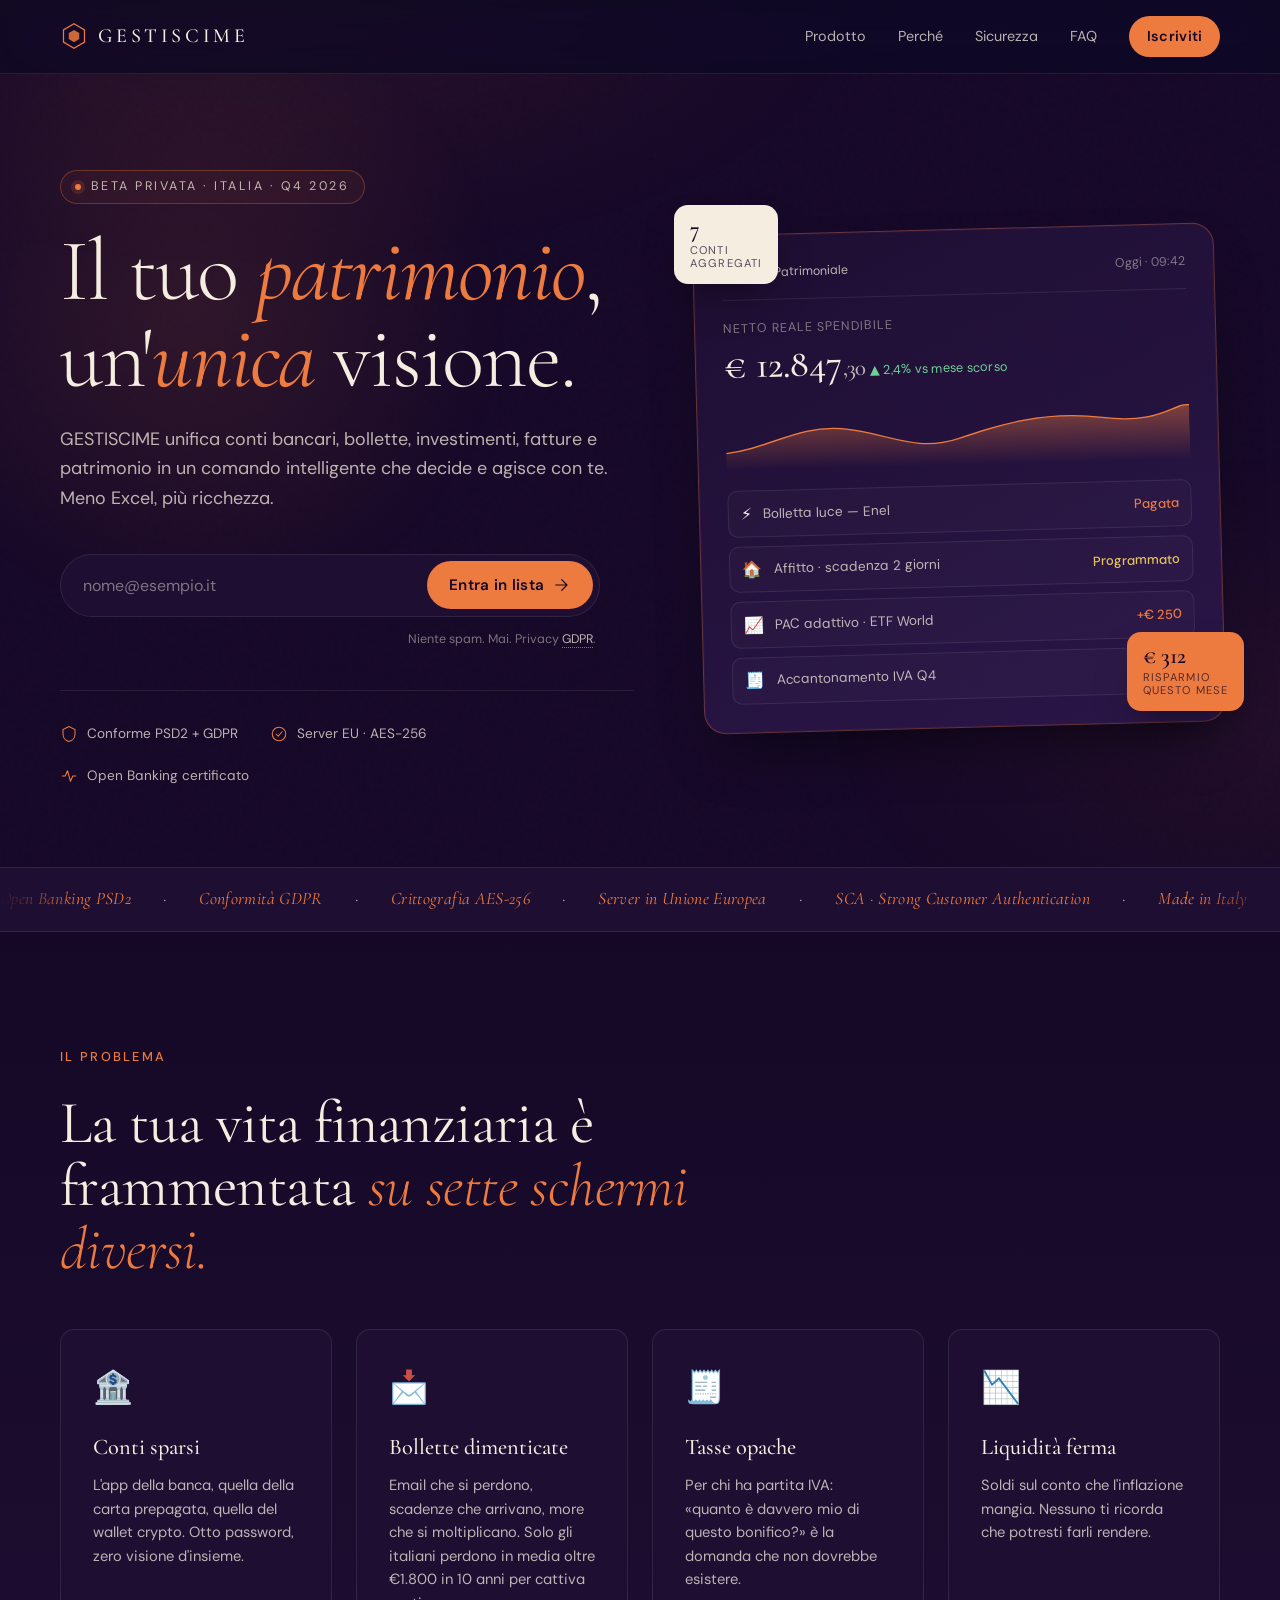
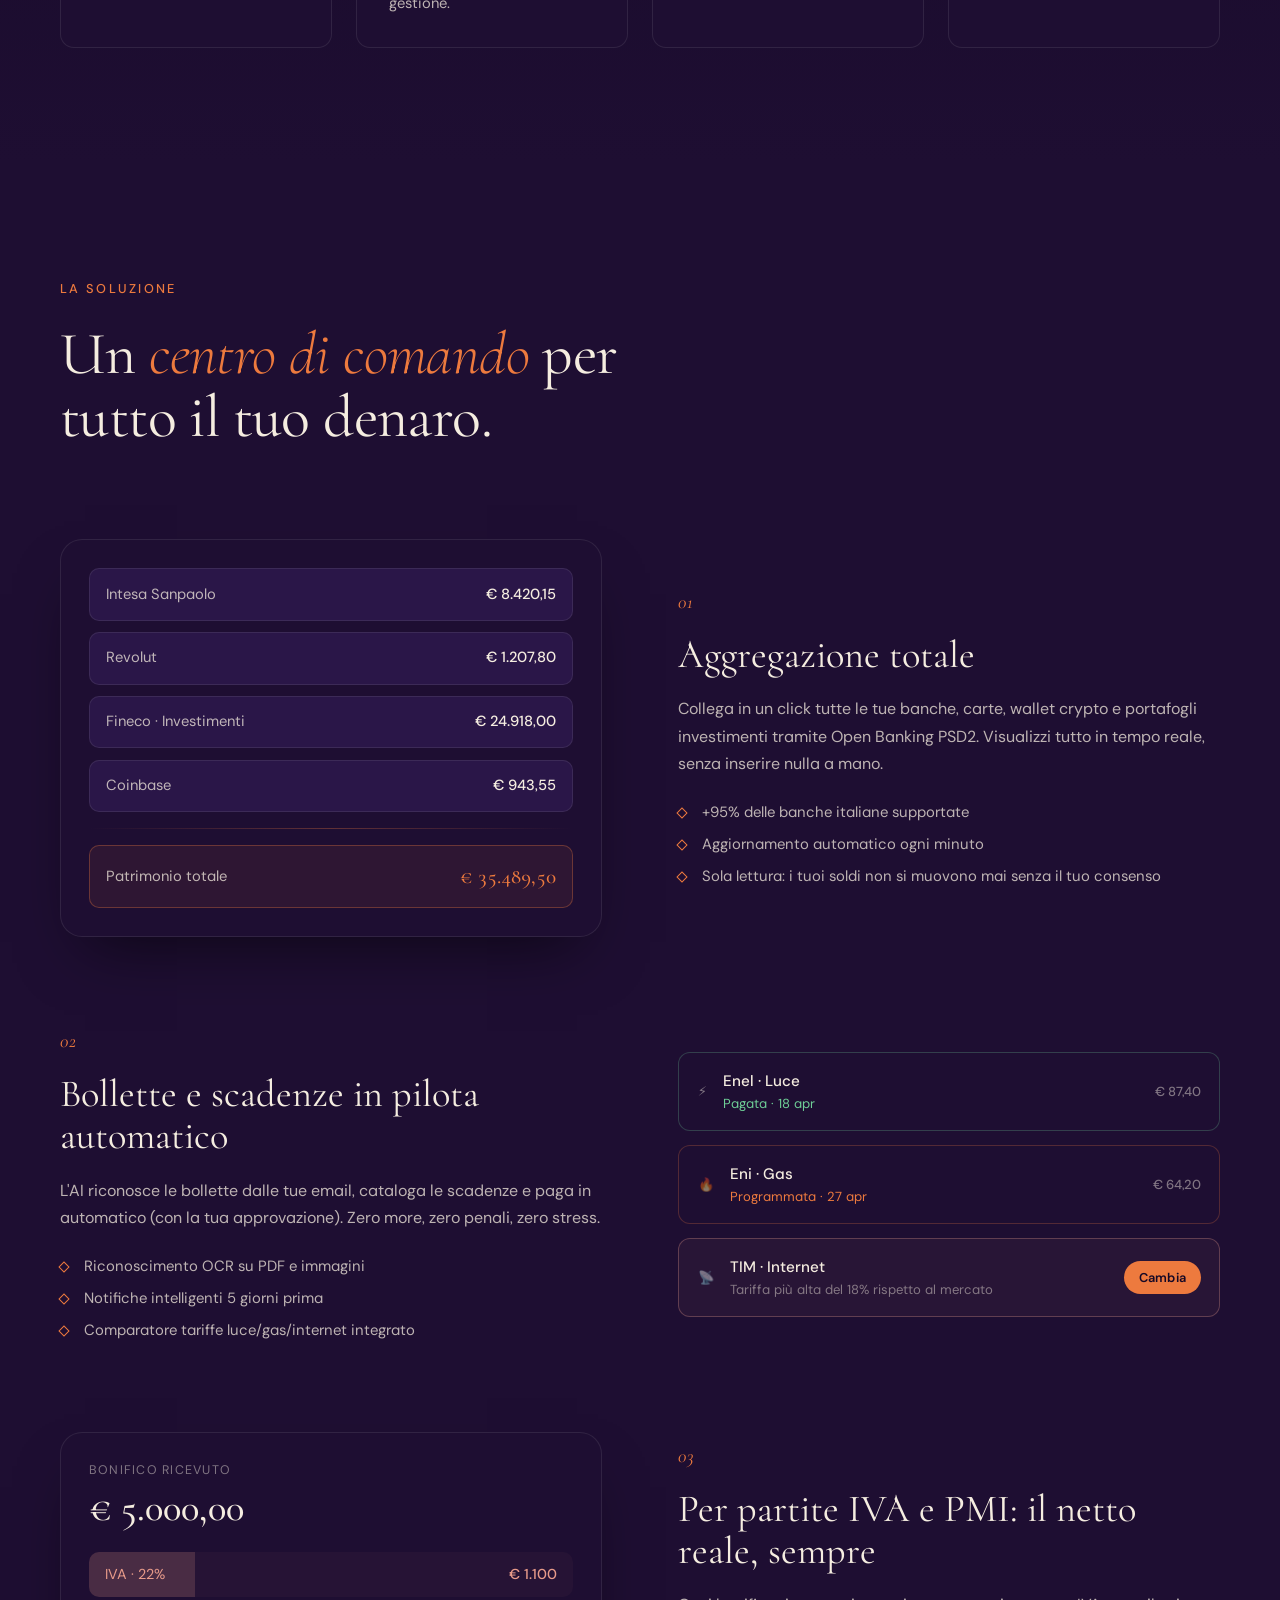
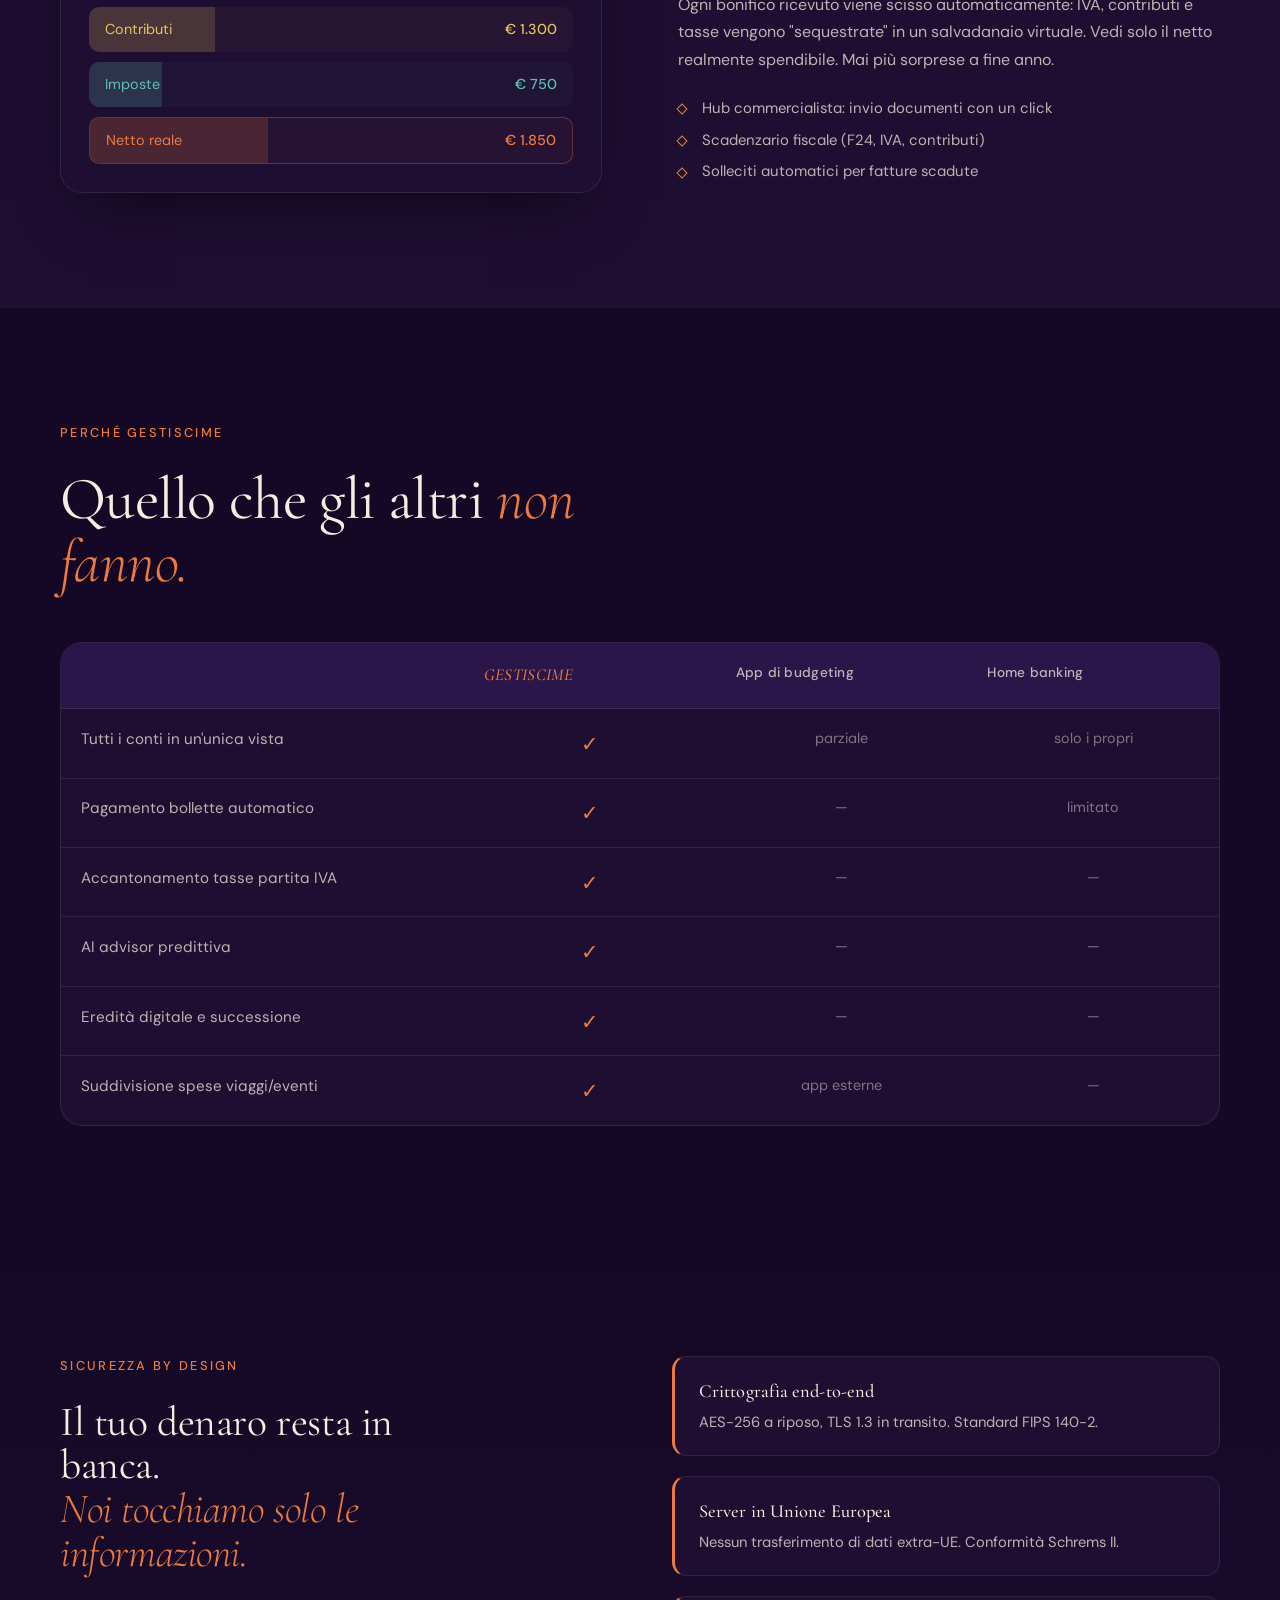
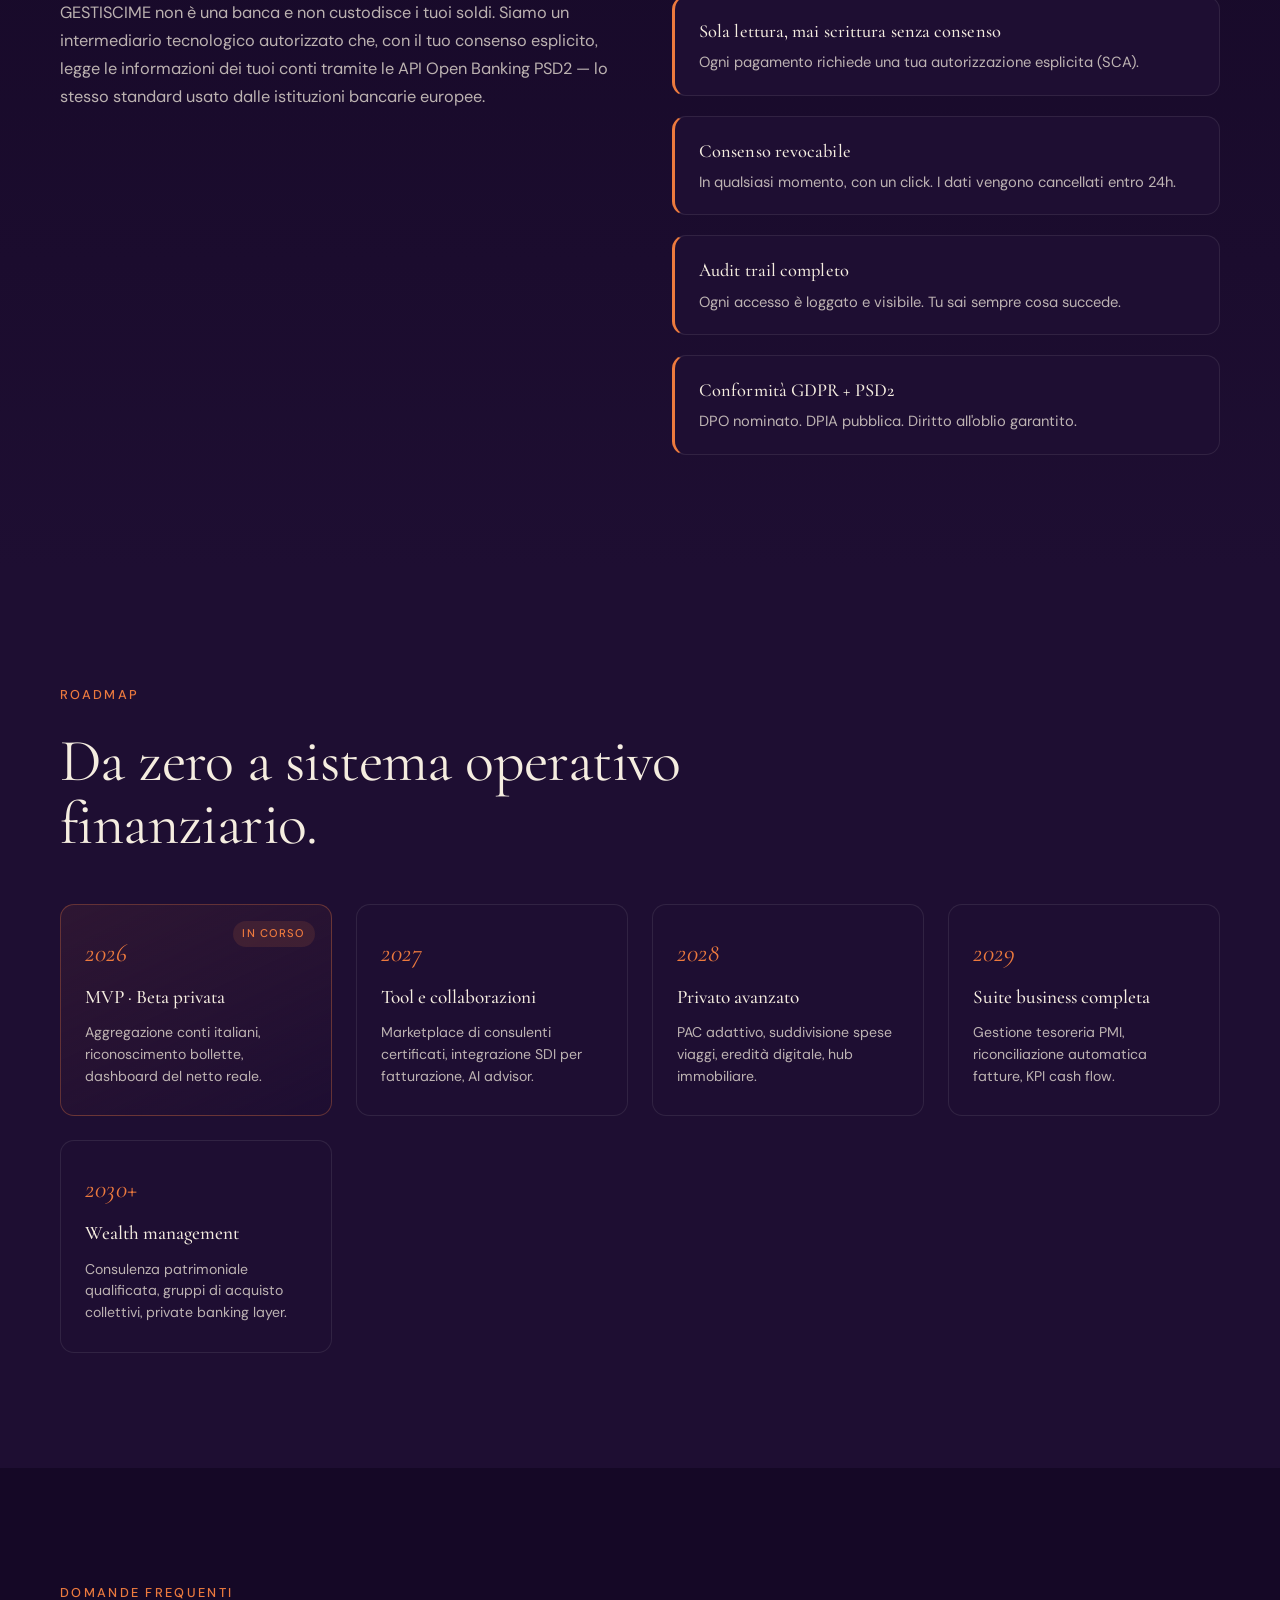
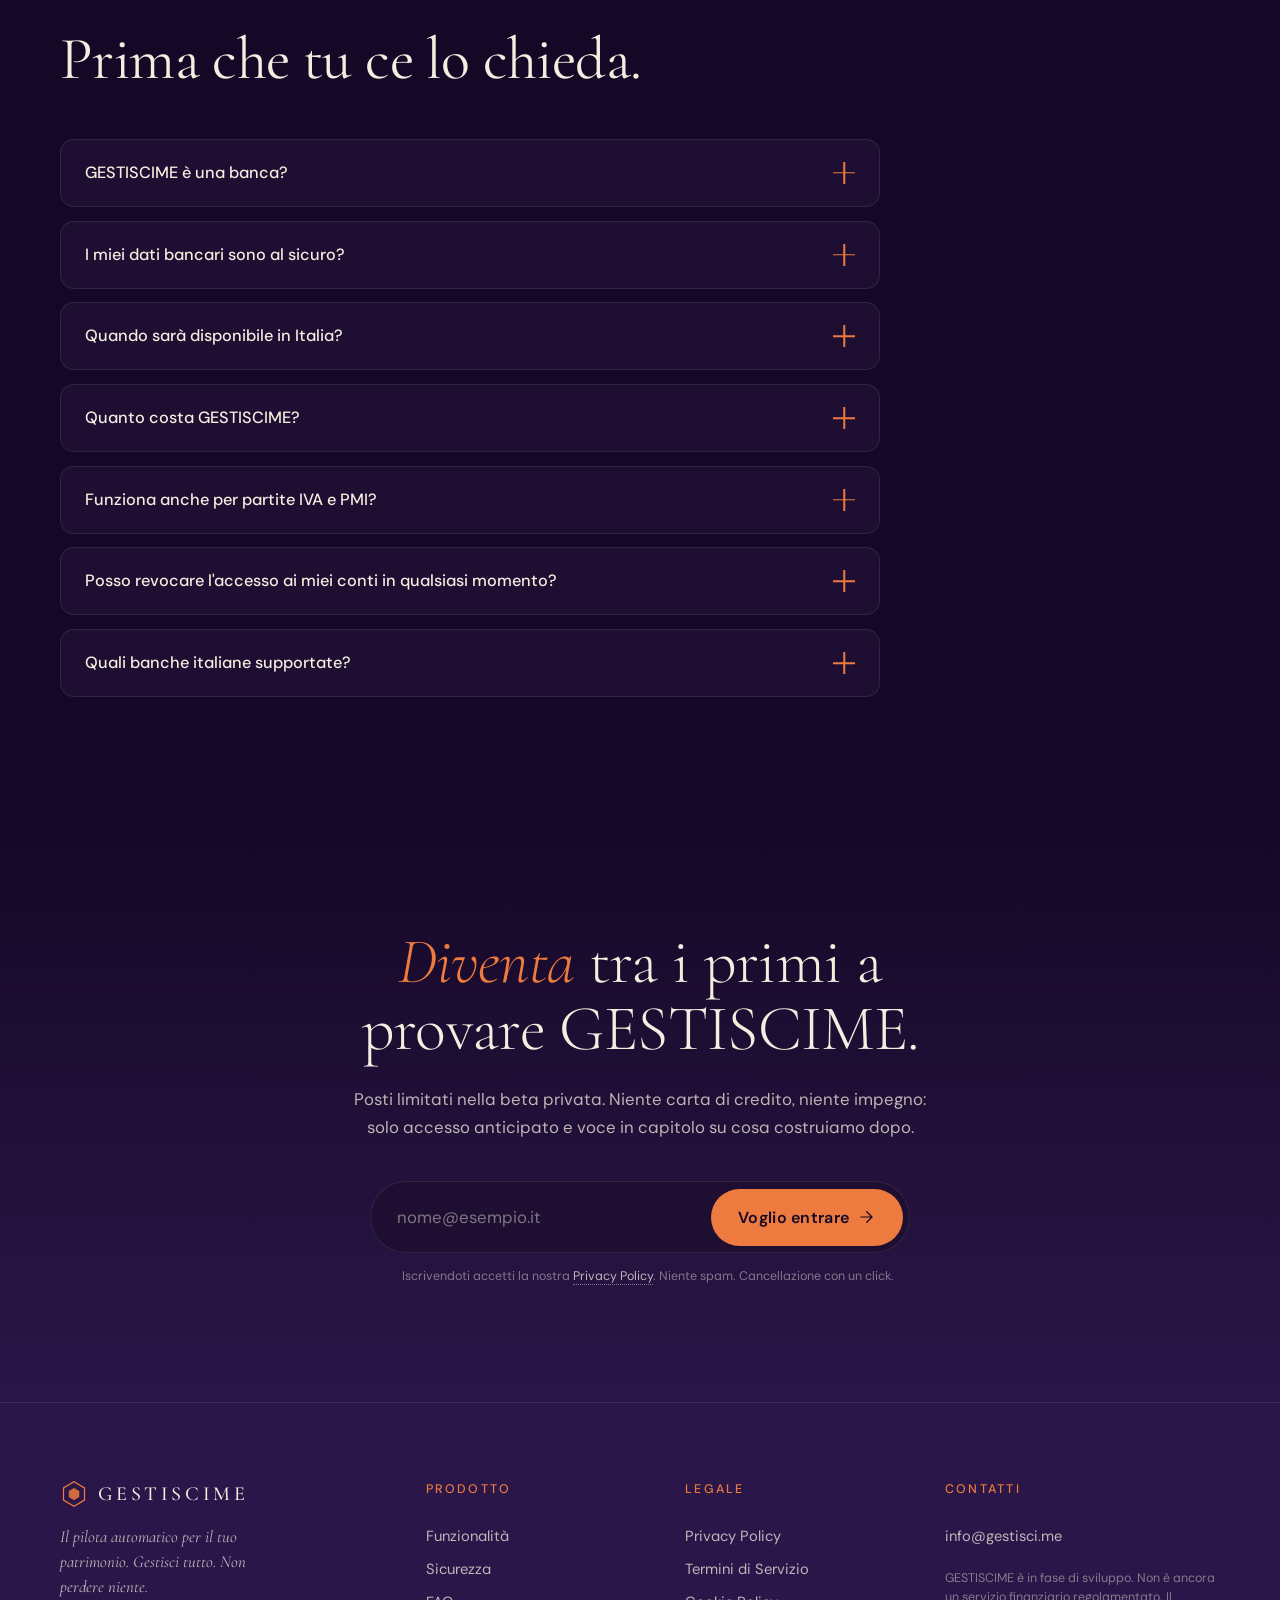
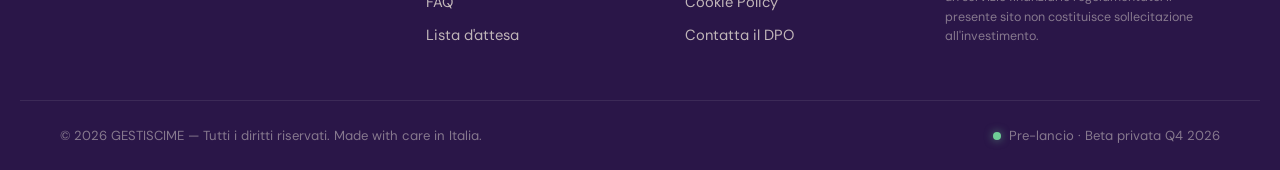
==== index.html @ 637af3f6 "feat: GESTISCIME prelaunch landing page - Landing page completa con form waitlist (Supabase) - SEO: " ====
<!DOCTYPE html>
<html lang="it" dir="ltr">
<head>
  <meta charset="UTF-8">
  <meta name="viewport" content="width=device-width, initial-scale=1.0, viewport-fit=cover">
  <meta http-equiv="X-UA-Compatible" content="IE=edge">

  <!-- Primary Meta Tags -->
  <title>GESTISCIME — Il pilota automatico per il tuo patrimonio | Iscriviti alla beta</title>
  <meta name="title" content="GESTISCIME — Il pilota automatico per il tuo patrimonio | Iscriviti alla beta">
  <meta name="description" content="GESTISCIME unifica conti, bollette, investimenti, fatture e patrimonio in un'unica app intelligente. Open Banking PSD2, AI predittiva, automazione totale. Iscriviti alla lista d'attesa per l'Italia.">
  <meta name="keywords" content="gestione patrimonio, app bancaria, automazione bollette, open banking italia, finanza personale, gestione spese aziendali, PSD2, fintech italia, controllo conti, investimenti automatici, freelance partita iva, gestione finanziaria PMI, dashboard finanziaria, AI finanza personale">
  <meta name="author" content="GESTISCIME">
  <meta name="robots" content="index, follow, max-snippet:-1, max-image-preview:large, max-video-preview:-1">
  <meta name="googlebot" content="index, follow">
  <meta name="bingbot" content="index, follow">
  <meta name="rating" content="general">
  <meta name="referrer" content="strict-origin-when-cross-origin">

  <!-- Geo / Locale -->
  <meta name="geo.region" content="IT">
  <meta name="geo.placename" content="Italia">
  <meta name="ICBM" content="41.9028, 12.4964">
  <meta name="language" content="Italian">
  <meta http-equiv="content-language" content="it-IT">

  <!-- Canonical & Hreflang -->
  <link rel="canonical" href="https://gestisci.me/">
  <link rel="alternate" hreflang="it" href="https://gestisci.me/">
  <link rel="alternate" hreflang="it-IT" href="https://gestisci.me/">
  <link rel="alternate" hreflang="x-default" href="https://gestisci.me/">

  <!-- Open Graph / Facebook -->
  <meta property="og:type" content="website">
  <meta property="og:site_name" content="GESTISCIME">
  <meta property="og:url" content="https://gestisci.me/">
  <meta property="og:title" content="GESTISCIME — Il pilota automatico per il tuo patrimonio">
  <meta property="og:description" content="Conti, bollette, investimenti e fatture in un'unica app. Open Banking PSD2 + AI. Iscriviti alla beta in Italia.">
  <meta property="og:image" content="https://gestisci.me/assets/images/og-image.png">
  <meta property="og:image:width" content="1200">
  <meta property="og:image:height" content="630">
  <meta property="og:image:alt" content="GESTISCIME — dashboard di gestione patrimoniale unificata">
  <meta property="og:locale" content="it_IT">

  <!-- Twitter Card -->
  <meta name="twitter:card" content="summary_large_image">
  <meta name="twitter:url" content="https://gestisci.me/">
  <meta name="twitter:title" content="GESTISCIME — Il pilota automatico per il tuo patrimonio">
  <meta name="twitter:description" content="Conti, bollette, investimenti e fatture in un'unica app. Open Banking PSD2 + AI. Iscriviti alla beta.">
  <meta name="twitter:image" content="https://gestisci.me/assets/images/og-image.png">
  <meta name="twitter:image:alt" content="GESTISCIME — dashboard di gestione patrimoniale unificata">

  <!-- Favicon -->
  <link rel="icon" type="image/svg+xml" href="/assets/images/favicon.svg">
  <link rel="alternate icon" href="/favicon.ico">
  <link rel="apple-touch-icon" href="/assets/images/apple-touch-icon.png">
  <link rel="manifest" href="/manifest.json">
  <meta name="theme-color" content="#150826">
  <meta name="apple-mobile-web-app-capable" content="yes">
  <meta name="apple-mobile-web-app-status-bar-style" content="black-translucent">
  <meta name="apple-mobile-web-app-title" content="GESTISCIME">

  <!-- Preconnect for performance -->
  <link rel="preconnect" href="https://fonts.googleapis.com">
  <link rel="preconnect" href="https://fonts.gstatic.com" crossorigin>
  <link rel="dns-prefetch" href="https://fonts.googleapis.com">

  <!-- Fonts: Cormorant Garamond (display) + DM Sans (body) -->
  <link rel="preload" as="style" href="https://fonts.googleapis.com/css2?family=Cormorant+Garamond:ital,wght@0,300;0,400;0,500;0,600;0,700;1,400&family=DM+Sans:opsz,wght@9..40,300;9..40,400;9..40,500;9..40,600;9..40,700&display=swap">
  <link rel="stylesheet" href="https://fonts.googleapis.com/css2?family=Cormorant+Garamond:ital,wght@0,300;0,400;0,500;0,600;0,700;1,400&family=DM+Sans:opsz,wght@9..40,300;9..40,400;9..40,500;9..40,600;9..40,700&display=swap">

  <!-- Stylesheet -->
  <link rel="stylesheet" href="/assets/css/style.css">

  <!-- Schema.org JSON-LD: Organization -->
  <script type="application/ld+json">
  {
    "@context": "https://schema.org",
    "@type": "Organization",
    "@id": "https://gestisci.me/#organization",
    "name": "GESTISCIME",
    "alternateName": "Gestiscime",
    "url": "https://gestisci.me/",
    "logo": {
      "@type": "ImageObject",
      "url": "https://gestisci.me/assets/images/logo.png",
      "width": 512,
      "height": 512
    },
    "description": "Piattaforma fintech italiana per la gestione unificata e automatizzata del patrimonio personale e aziendale.",
    "foundingDate": "2026",
    "areaServed": {
      "@type": "Country",
      "name": "Italia"
    },
    "address": {
      "@type": "PostalAddress",
      "addressCountry": "IT"
    },
    "sameAs": [
      "https://www.linkedin.com/company/gestiscime",
      "https://twitter.com/gestiscime",
      "https://www.instagram.com/gestiscime"
    ],
    "contactPoint": {
      "@type": "ContactPoint",
      "contactType": "customer support",
      "email": "info@gestisci.me",
      "availableLanguage": ["Italian", "English"]
    }
  }
  </script>

  <!-- Schema.org JSON-LD: WebSite -->
  <script type="application/ld+json">
  {
    "@context": "https://schema.org",
    "@type": "WebSite",
    "@id": "https://gestisci.me/#website",
    "url": "https://gestisci.me/",
    "name": "GESTISCIME",
    "description": "Il pilota automatico per il tuo patrimonio",
    "publisher": {
      "@id": "https://gestisci.me/#organization"
    },
    "inLanguage": "it-IT"
  }
  </script>

  <!-- Schema.org JSON-LD: SoftwareApplication -->
  <script type="application/ld+json">
  {
    "@context": "https://schema.org",
    "@type": "SoftwareApplication",
    "name": "GESTISCIME",
    "applicationCategory": "FinanceApplication",
    "operatingSystem": "iOS, Android, Web",
    "description": "App per la gestione unificata di conti bancari, bollette, investimenti, fatture e patrimonio. Open Banking PSD2, automazione AI, conformità GDPR.",
    "inLanguage": "it-IT",
    "offers": {
      "@type": "Offer",
      "price": "0",
      "priceCurrency": "EUR",
      "availability": "https://schema.org/PreOrder"
    },
    "featureList": [
      "Aggregazione conti bancari (Open Banking PSD2)",
      "Riconoscimento automatico bollette",
      "Pagamento automatico scadenze",
      "Categorizzazione spese AI",
      "Gestione investimenti multi-asset",
      "Accantonamento virtuale tasse per partite IVA",
      "Hub commercialista",
      "Eredità digitale e successione patrimoniale"
    ]
  }
  </script>

  <!-- Schema.org JSON-LD: FAQPage (boost AI Overviews / GEO) -->
  <script type="application/ld+json">
  {
    "@context": "https://schema.org",
    "@type": "FAQPage",
    "mainEntity": [
      {
        "@type": "Question",
        "name": "GESTISCIME è una banca?",
        "acceptedAnswer": {
          "@type": "Answer",
          "text": "No. GESTISCIME non è una banca: è un intermediario tecnologico autorizzato che si collega in lettura ai tuoi conti bancari tramite le API Open Banking previste dalla normativa europea PSD2. I tuoi soldi restano sempre nella tua banca."
        }
      },
      {
        "@type": "Question",
        "name": "I miei dati bancari sono al sicuro?",
        "acceptedAnswer": {
          "@type": "Answer",
          "text": "Sì. GESTISCIME è progettato secondo gli standard PSD2 e GDPR: crittografia AES-256, autenticazione forte (SCA), server in Unione Europea, consenso revocabile in qualsiasi momento. Non conserviamo le tue credenziali bancarie."
        }
      },
      {
        "@type": "Question",
        "name": "Quando sarà disponibile in Italia?",
        "acceptedAnswer": {
          "@type": "Answer",
          "text": "Il lancio dell'MVP è previsto nel 2026. Iscrivendoti alla lista d'attesa avrai accesso anticipato alla beta privata e potrai contribuire allo sviluppo del prodotto."
        }
      },
      {
        "@type": "Question",
        "name": "Quanto costa GESTISCIME?",
        "acceptedAnswer": {
          "@type": "Answer",
          "text": "Il livello base con aggregazione conti e budgeting sarà gratuito. Le funzionalità avanzate (automazione pagamenti, hub commercialista, AI advisor) saranno disponibili tramite abbonamento mensile. I prezzi finali verranno comunicati prima del lancio."
        }
      },
      {
        "@type": "Question",
        "name": "Funziona anche per partite IVA e PMI?",
        "acceptedAnswer": {
          "@type": "Answer",
          "text": "Sì. GESTISCIME è pensato sia per privati sia per professionisti e PMI. Per le partite IVA include accantonamento virtuale di IVA e contributi, gestione fatture elettroniche tramite SDI, scadenzario fiscale e hub di scambio documenti con il commercialista."
        }
      }
    ]
  }
  </script>

  <!-- Schema.org JSON-LD: BreadcrumbList -->
  <script type="application/ld+json">
  {
    "@context": "https://schema.org",
    "@type": "BreadcrumbList",
    "itemListElement": [
      {
        "@type": "ListItem",
        "position": 1,
        "name": "Home",
        "item": "https://gestisci.me/"
      }
    ]
  }
  </script>
</head>

<body>
  <a href="#main" class="skip-link">Vai al contenuto principale</a>

  <!-- Decorative grain overlay -->
  <div class="grain" aria-hidden="true"></div>

  <!-- Top navigation -->
  <header class="site-header" role="banner">
    <div class="container nav-row">
      <a href="/" class="brand" aria-label="GESTISCIME — torna alla home">
        <svg class="brand-mark" viewBox="0 0 32 32" aria-hidden="true">
          <path d="M16 2 L28 9 L28 23 L16 30 L4 23 L4 9 Z" fill="none" stroke="currentColor" stroke-width="1.4"/>
          <path d="M16 9 L22 12.5 L22 19.5 L16 23 L10 19.5 L10 12.5 Z" fill="currentColor" opacity="0.85"/>
        </svg>
        <span class="brand-name">GESTISCIME</span>
      </a>
      <nav class="nav-links" aria-label="Navigazione principale">
        <a href="#prodotto">Prodotto</a>
        <a href="#perche">Perché</a>
        <a href="#sicurezza">Sicurezza</a>
        <a href="#faq">FAQ</a>
        <a href="#waitlist" class="nav-cta">Iscriviti</a>
      </nav>
    </div>
  </header>

  <main id="main">
    <!-- HERO -->
    <section class="hero" aria-labelledby="hero-title">
      <div class="container hero-grid">
        <div class="hero-copy">
          <p class="eyebrow reveal" data-delay="0">
            <span class="eyebrow-dot"></span>
            Beta privata · Italia · Q4 2026
          </p>
          <h1 id="hero-title" class="hero-title reveal" data-delay="80">
            Il tuo <em>patrimonio</em>,<br>
            un'<em>unica</em> visione.
          </h1>
          <p class="hero-sub reveal" data-delay="160">
            GESTISCIME unifica conti bancari, bollette, investimenti, fatture e patrimonio
            in un comando intelligente che decide e agisce con te.
            Meno Excel, più ricchezza.
          </p>

          <form id="waitlist-form" class="waitlist-form reveal" data-delay="240" novalidate>
            <div class="form-row">
              <label for="email-hero" class="visually-hidden">La tua email</label>
              <input
                type="email"
                id="email-hero"
                name="email"
                placeholder="nome@esempio.it"
                autocomplete="email"
                inputmode="email"
                required
                aria-required="true"
                aria-describedby="form-status-hero"
              >
              <button type="submit" class="btn btn-primary">
                <span class="btn-label">Entra in lista</span>
                <svg class="btn-arrow" viewBox="0 0 24 24" aria-hidden="true">
                  <path d="M5 12h14M13 5l7 7-7 7" fill="none" stroke="currentColor" stroke-width="1.6" stroke-linecap="round" stroke-linejoin="round"/>
                </svg>
              </button>
            </div>
            <p class="form-meta">
              <span class="form-status" id="form-status-hero" role="status" aria-live="polite"></span>
              <span class="form-fineprint">
                Niente spam. Mai. Privacy <a href="/privacy.html">GDPR</a>.
              </span>
            </p>
            <!-- Anti-bot honeypot (hidden from humans) -->
            <input type="text" name="website" tabindex="-1" autocomplete="off" class="honeypot" aria-hidden="true">
          </form>

          <ul class="hero-trust reveal" data-delay="320">
            <li>
              <svg viewBox="0 0 24 24" aria-hidden="true"><path d="M12 2 L4 6 v6 c0 5 3.5 9 8 10 4.5-1 8-5 8-10 V6 Z" fill="none" stroke="currentColor" stroke-width="1.4"/></svg>
              Conforme PSD2 + GDPR
            </li>
            <li>
              <svg viewBox="0 0 24 24" aria-hidden="true"><circle cx="12" cy="12" r="9" fill="none" stroke="currentColor" stroke-width="1.4"/><path d="M8 12 l3 3 l5-6" fill="none" stroke="currentColor" stroke-width="1.4" stroke-linecap="round" stroke-linejoin="round"/></svg>
              Server EU · AES-256
            </li>
            <li>
              <svg viewBox="0 0 24 24" aria-hidden="true"><path d="M3 12 h4 l3-7 4 14 3-7 h4" fill="none" stroke="currentColor" stroke-width="1.4" stroke-linecap="round" stroke-linejoin="round"/></svg>
              Open Banking certificato
            </li>
          </ul>
        </div>

        <!-- Visual mock dashboard -->
        <div class="hero-visual reveal" data-delay="400" aria-hidden="true">
          <div class="dash-card">
            <div class="dash-header">
              <span class="dash-dot dash-dot--green"></span>
              <span class="dash-label">Stato Patrimoniale</span>
              <span class="dash-time">Oggi · 09:42</span>
            </div>

            <div class="dash-balance">
              <span class="dash-balance-label">Netto Reale Spendibile</span>
              <span class="dash-balance-value">€ 12.847<span class="dash-cents">,30</span></span>
              <span class="dash-balance-delta">▲ 2,4% vs mese scorso</span>
            </div>

            <svg class="dash-chart" viewBox="0 0 320 80" preserveAspectRatio="none">
              <defs>
                <linearGradient id="amberGrad" x1="0" y1="0" x2="0" y2="1">
                  <stop offset="0%" stop-color="var(--orange)" stop-opacity="0.45"/>
                  <stop offset="100%" stop-color="var(--orange)" stop-opacity="0"/>
                </linearGradient>
              </defs>
              <path d="M0 60 C30 55, 50 30, 80 35 S 130 65, 160 50 S 220 20, 260 30 S 310 15, 320 18 L 320 80 L 0 80 Z" fill="url(#amberGrad)"/>
              <path d="M0 60 C30 55, 50 30, 80 35 S 130 65, 160 50 S 220 20, 260 30 S 310 15, 320 18" fill="none" stroke="var(--orange)" stroke-width="1.5"/>
            </svg>

            <ul class="dash-rows">
              <li>
                <span class="dash-row-icon" aria-hidden="true">⚡</span>
                <span class="dash-row-label">Bolletta luce — Enel</span>
                <span class="dash-row-value">Pagata</span>
              </li>
              <li>
                <span class="dash-row-icon" aria-hidden="true">🏠</span>
                <span class="dash-row-label">Affitto · scadenza 2 giorni</span>
                <span class="dash-row-value dash-row-value--warn">Programmato</span>
              </li>
              <li>
                <span class="dash-row-icon" aria-hidden="true">📈</span>
                <span class="dash-row-label">PAC adattivo · ETF World</span>
                <span class="dash-row-value">+€ 250</span>
              </li>
              <li>
                <span class="dash-row-icon" aria-hidden="true">🧾</span>
                <span class="dash-row-label">Accantonamento IVA Q4</span>
                <span class="dash-row-value">€ 1.420</span>
              </li>
            </ul>
          </div>
          <!-- Floating accent badges -->
          <div class="float-badge float-badge--1">
            <span class="float-badge-num">7</span>
            <span class="float-badge-label">conti<br>aggregati</span>
          </div>
          <div class="float-badge float-badge--2">
            <span class="float-badge-num">€ 312</span>
            <span class="float-badge-label">risparmio<br>questo mese</span>
          </div>
        </div>
      </div>
    </section>

    <!-- MARQUEE / Trust strip -->
    <div class="marquee" aria-hidden="true">
      <div class="marquee-track">
        <span>Open Banking PSD2</span><span>·</span>
        <span>Conformità GDPR</span><span>·</span>
        <span>Crittografia AES-256</span><span>·</span>
        <span>Server in Unione Europea</span><span>·</span>
        <span>SCA · Strong Customer Authentication</span><span>·</span>
        <span>Made in Italy</span><span>·</span>
        <span>Open Banking PSD2</span><span>·</span>
        <span>Conformità GDPR</span><span>·</span>
        <span>Crittografia AES-256</span><span>·</span>
        <span>Server in Unione Europea</span><span>·</span>
      </div>
    </div>

    <!-- PROBLEM / SOLUTION -->
    <section id="prodotto" class="section section--problem" aria-labelledby="problem-title">
      <div class="container">
        <p class="section-eyebrow">Il problema</p>
        <h2 id="problem-title" class="section-title">
          La tua vita finanziaria è frammentata
          <em>su sette schermi diversi.</em>
        </h2>
        <div class="problem-grid">
          <div class="problem-card">
            <div class="problem-icon">🏦</div>
            <h3>Conti sparsi</h3>
            <p>L'app della banca, quella della carta prepagata, quella del wallet crypto. Otto password, zero visione d'insieme.</p>
          </div>
          <div class="problem-card">
            <div class="problem-icon">📩</div>
            <h3>Bollette dimenticate</h3>
            <p>Email che si perdono, scadenze che arrivano, more che si moltiplicano. Solo gli italiani perdono in media oltre €1.800 in 10 anni per cattiva gestione.</p>
          </div>
          <div class="problem-card">
            <div class="problem-icon">🧾</div>
            <h3>Tasse opache</h3>
            <p>Per chi ha partita IVA: «quanto è davvero mio di questo bonifico?» è la domanda che non dovrebbe esistere.</p>
          </div>
          <div class="problem-card">
            <div class="problem-icon">📉</div>
            <h3>Liquidità ferma</h3>
            <p>Soldi sul conto che l'inflazione mangia. Nessuno ti ricorda che potresti farli rendere.</p>
          </div>
        </div>
      </div>
    </section>

    <!-- FEATURES — alternating layout -->
    <section class="section section--features" aria-labelledby="features-title">
      <div class="container">
        <p class="section-eyebrow">La soluzione</p>
        <h2 id="features-title" class="section-title">
          Un <em>centro di comando</em>
          per tutto il tuo denaro.
        </h2>

        <div class="feature-row feature-row--reverse">
          <div class="feature-copy">
            <span class="feature-num">01</span>
            <h3>Aggregazione totale</h3>
            <p>
              Collega in un click tutte le tue banche, carte, wallet crypto e portafogli investimenti
              tramite Open Banking PSD2. Visualizzi tutto in tempo reale, senza inserire nulla a mano.
            </p>
            <ul class="feature-list">
              <li>+95% delle banche italiane supportate</li>
              <li>Aggiornamento automatico ogni minuto</li>
              <li>Sola lettura: i tuoi soldi non si muovono mai senza il tuo consenso</li>
            </ul>
          </div>
          <div class="feature-visual">
            <div class="visual-stack">
              <div class="stack-row stack-row--a">
                <span class="stack-bank">Intesa Sanpaolo</span>
                <span class="stack-amount">€ 8.420,15</span>
              </div>
              <div class="stack-row stack-row--b">
                <span class="stack-bank">Revolut</span>
                <span class="stack-amount">€ 1.207,80</span>
              </div>
              <div class="stack-row stack-row--c">
                <span class="stack-bank">Fineco · Investimenti</span>
                <span class="stack-amount">€ 24.918,00</span>
              </div>
              <div class="stack-row stack-row--d">
                <span class="stack-bank">Coinbase</span>
                <span class="stack-amount">€ 943,55</span>
              </div>
              <div class="stack-line"></div>
              <div class="stack-row stack-row--total">
                <span class="stack-bank">Patrimonio totale</span>
                <span class="stack-amount stack-amount--total">€ 35.489,50</span>
              </div>
            </div>
          </div>
        </div>

        <div class="feature-row">
          <div class="feature-copy">
            <span class="feature-num">02</span>
            <h3>Bollette e scadenze in pilota automatico</h3>
            <p>
              L'AI riconosce le bollette dalle tue email, cataloga le scadenze e paga in automatico
              (con la tua approvazione). Zero more, zero penali, zero stress.
            </p>
            <ul class="feature-list">
              <li>Riconoscimento OCR su PDF e immagini</li>
              <li>Notifiche intelligenti 5 giorni prima</li>
              <li>Comparatore tariffe luce/gas/internet integrato</li>
            </ul>
          </div>
          <div class="feature-visual">
            <div class="bills-stack">
              <div class="bill-card bill-card--paid">
                <span class="bill-icon">⚡</span>
                <div>
                  <strong>Enel · Luce</strong>
                  <span>Pagata · 18 apr</span>
                </div>
                <span class="bill-amount">€ 87,40</span>
              </div>
              <div class="bill-card bill-card--scheduled">
                <span class="bill-icon">🔥</span>
                <div>
                  <strong>Eni · Gas</strong>
                  <span>Programmata · 27 apr</span>
                </div>
                <span class="bill-amount">€ 64,20</span>
              </div>
              <div class="bill-card bill-card--alert">
                <span class="bill-icon">📡</span>
                <div>
                  <strong>TIM · Internet</strong>
                  <span>Tariffa più alta del 18% rispetto al mercato</span>
                </div>
                <button type="button" class="bill-action">Cambia</button>
              </div>
            </div>
          </div>
        </div>

        <div class="feature-row feature-row--reverse">
          <div class="feature-copy">
            <span class="feature-num">03</span>
            <h3>Per partite IVA e PMI: il netto reale, sempre</h3>
            <p>
              Ogni bonifico ricevuto viene scisso automaticamente: IVA, contributi e tasse
              vengono "sequestrate" in un salvadanaio virtuale. Vedi solo il netto realmente spendibile.
              Mai più sorprese a fine anno.
            </p>
            <ul class="feature-list">
              <li>Hub commercialista: invio documenti con un click</li>
              <li>Scadenzario fiscale (F24, IVA, contributi)</li>
              <li>Solleciti automatici per fatture scadute</li>
            </ul>
          </div>
          <div class="feature-visual">
            <div class="iva-card">
              <div class="iva-header">Bonifico ricevuto</div>
              <div class="iva-amount">€ 5.000,00</div>
              <div class="iva-split">
                <div class="iva-bar iva-bar--iva" style="--w:22%">
                  <span>IVA · 22%</span>
                  <strong>€ 1.100</strong>
                </div>
                <div class="iva-bar iva-bar--contrib" style="--w:26%">
                  <span>Contributi</span>
                  <strong>€ 1.300</strong>
                </div>
                <div class="iva-bar iva-bar--tax" style="--w:15%">
                  <span>Imposte</span>
                  <strong>€ 750</strong>
                </div>
                <div class="iva-bar iva-bar--net" style="--w:37%">
                  <span>Netto reale</span>
                  <strong>€ 1.850</strong>
                </div>
              </div>
            </div>
          </div>
        </div>

      </div>
    </section>

    <!-- WHY US (differentiator) -->
    <section id="perche" class="section section--why" aria-labelledby="why-title">
      <div class="container">
        <p class="section-eyebrow">Perché GESTISCIME</p>
        <h2 id="why-title" class="section-title">
          Quello che gli altri <em>non fanno.</em>
        </h2>

        <div class="compare-table">
          <div class="compare-head">
            <div></div>
            <div class="compare-col compare-col--us">GESTISCIME</div>
            <div class="compare-col">App di budgeting</div>
            <div class="compare-col">Home banking</div>
          </div>
          <div class="compare-row">
            <div class="compare-feature">Tutti i conti in un'unica vista</div>
            <div class="compare-cell compare-cell--yes">✓</div>
            <div class="compare-cell compare-cell--partial">parziale</div>
            <div class="compare-cell compare-cell--no">solo i propri</div>
          </div>
          <div class="compare-row">
            <div class="compare-feature">Pagamento bollette automatico</div>
            <div class="compare-cell compare-cell--yes">✓</div>
            <div class="compare-cell compare-cell--no">—</div>
            <div class="compare-cell compare-cell--partial">limitato</div>
          </div>
          <div class="compare-row">
            <div class="compare-feature">Accantonamento tasse partita IVA</div>
            <div class="compare-cell compare-cell--yes">✓</div>
            <div class="compare-cell compare-cell--no">—</div>
            <div class="compare-cell compare-cell--no">—</div>
          </div>
          <div class="compare-row">
            <div class="compare-feature">AI advisor predittiva</div>
            <div class="compare-cell compare-cell--yes">✓</div>
            <div class="compare-cell compare-cell--no">—</div>
            <div class="compare-cell compare-cell--no">—</div>
          </div>
          <div class="compare-row">
            <div class="compare-feature">Eredità digitale e successione</div>
            <div class="compare-cell compare-cell--yes">✓</div>
            <div class="compare-cell compare-cell--no">—</div>
            <div class="compare-cell compare-cell--no">—</div>
          </div>
          <div class="compare-row">
            <div class="compare-feature">Suddivisione spese viaggi/eventi</div>
            <div class="compare-cell compare-cell--yes">✓</div>
            <div class="compare-cell compare-cell--partial">app esterne</div>
            <div class="compare-cell compare-cell--no">—</div>
          </div>
        </div>
      </div>
    </section>

    <!-- SECURITY -->
    <section id="sicurezza" class="section section--security" aria-labelledby="security-title">
      <div class="container security-grid">
        <div>
          <p class="section-eyebrow">Sicurezza by design</p>
          <h2 id="security-title" class="section-title section-title--small">
            Il tuo denaro resta in banca.<br>
            <em>Noi tocchiamo solo le informazioni.</em>
          </h2>
          <p class="security-lead">
            GESTISCIME non è una banca e non custodisce i tuoi soldi. Siamo un intermediario tecnologico
            autorizzato che, con il tuo consenso esplicito, legge le informazioni dei tuoi conti tramite
            le API Open Banking PSD2 — lo stesso standard usato dalle istituzioni bancarie europee.
          </p>
        </div>
        <ul class="security-list">
          <li>
            <strong>Crittografia end-to-end</strong>
            <span>AES-256 a riposo, TLS 1.3 in transito. Standard FIPS 140-2.</span>
          </li>
          <li>
            <strong>Server in Unione Europea</strong>
            <span>Nessun trasferimento di dati extra-UE. Conformità Schrems II.</span>
          </li>
          <li>
            <strong>Sola lettura, mai scrittura senza consenso</strong>
            <span>Ogni pagamento richiede una tua autorizzazione esplicita (SCA).</span>
          </li>
          <li>
            <strong>Consenso revocabile</strong>
            <span>In qualsiasi momento, con un click. I dati vengono cancellati entro 24h.</span>
          </li>
          <li>
            <strong>Audit trail completo</strong>
            <span>Ogni accesso è loggato e visibile. Tu sai sempre cosa succede.</span>
          </li>
          <li>
            <strong>Conformità GDPR + PSD2</strong>
            <span>DPO nominato. DPIA pubblica. Diritto all'oblio garantito.</span>
          </li>
        </ul>
      </div>
    </section>

    <!-- ROADMAP -->
    <section class="section section--roadmap" aria-labelledby="roadmap-title">
      <div class="container">
        <p class="section-eyebrow">Roadmap</p>
        <h2 id="roadmap-title" class="section-title">Da zero a sistema operativo finanziario.</h2>

        <ol class="roadmap">
          <li class="roadmap-item roadmap-item--active">
            <span class="roadmap-year">2026</span>
            <h3>MVP · Beta privata</h3>
            <p>Aggregazione conti italiani, riconoscimento bollette, dashboard del netto reale.</p>
          </li>
          <li class="roadmap-item">
            <span class="roadmap-year">2027</span>
            <h3>Tool e collaborazioni</h3>
            <p>Marketplace di consulenti certificati, integrazione SDI per fatturazione, AI advisor.</p>
          </li>
          <li class="roadmap-item">
            <span class="roadmap-year">2028</span>
            <h3>Privato avanzato</h3>
            <p>PAC adattivo, suddivisione spese viaggi, eredità digitale, hub immobiliare.</p>
          </li>
          <li class="roadmap-item">
            <span class="roadmap-year">2029</span>
            <h3>Suite business completa</h3>
            <p>Gestione tesoreria PMI, riconciliazione automatica fatture, KPI cash flow.</p>
          </li>
          <li class="roadmap-item">
            <span class="roadmap-year">2030+</span>
            <h3>Wealth management</h3>
            <p>Consulenza patrimoniale qualificata, gruppi di acquisto collettivi, private banking layer.</p>
          </li>
        </ol>
      </div>
    </section>

    <!-- FAQ -->
    <section id="faq" class="section section--faq" aria-labelledby="faq-title">
      <div class="container">
        <p class="section-eyebrow">Domande frequenti</p>
        <h2 id="faq-title" class="section-title">Prima che tu ce lo chieda.</h2>

        <div class="faq-list">
          <details class="faq-item">
            <summary>
              <span>GESTISCIME è una banca?</span>
              <span class="faq-toggle" aria-hidden="true"></span>
            </summary>
            <div class="faq-answer">
              <p>
                No. GESTISCIME <strong>non è una banca</strong> e non custodisce i tuoi soldi.
                Siamo un intermediario tecnologico che si collega in lettura ai tuoi conti
                tramite le API Open Banking previste dalla normativa europea PSD2.
                I tuoi soldi restano sempre nella tua banca.
              </p>
            </div>
          </details>

          <details class="faq-item">
            <summary>
              <span>I miei dati bancari sono al sicuro?</span>
              <span class="faq-toggle" aria-hidden="true"></span>
            </summary>
            <div class="faq-answer">
              <p>
                Sì. GESTISCIME è progettato secondo gli standard PSD2 e GDPR:
                crittografia AES-256, autenticazione forte (SCA),
                server esclusivamente in Unione Europea, consenso revocabile in qualsiasi momento.
                Non conserviamo le tue credenziali bancarie:
                usiamo token di accesso temporanei rilasciati direttamente dalla tua banca.
              </p>
            </div>
          </details>

          <details class="faq-item">
            <summary>
              <span>Quando sarà disponibile in Italia?</span>
              <span class="faq-toggle" aria-hidden="true"></span>
            </summary>
            <div class="faq-answer">
              <p>
                Il lancio dell'MVP è previsto nel <strong>2026</strong>.
                Iscrivendoti alla lista d'attesa avrai accesso anticipato alla beta privata
                e potrai contribuire allo sviluppo del prodotto, segnalando le banche
                e le funzionalità che ti servono di più.
              </p>
            </div>
          </details>

          <details class="faq-item">
            <summary>
              <span>Quanto costa GESTISCIME?</span>
              <span class="faq-toggle" aria-hidden="true"></span>
            </summary>
            <div class="faq-answer">
              <p>
                Il livello base — aggregazione conti, monitoraggio spese,
                visione del patrimonio — sarà <strong>gratuito</strong>.
                Le funzionalità avanzate (automazione pagamenti,
                hub commercialista, AI advisor, eredità digitale) saranno disponibili
                tramite abbonamento mensile. I prezzi finali verranno comunicati
                agli iscritti alla beta prima del lancio commerciale.
              </p>
            </div>
          </details>

          <details class="faq-item">
            <summary>
              <span>Funziona anche per partite IVA e PMI?</span>
              <span class="faq-toggle" aria-hidden="true"></span>
            </summary>
            <div class="faq-answer">
              <p>
                Sì. GESTISCIME è pensato sia per privati sia per professionisti e PMI.
                Per le partite IVA include accantonamento virtuale di IVA e contributi,
                gestione delle fatture elettroniche tramite SDI, scadenzario fiscale
                e hub di scambio documenti con il commercialista.
              </p>
            </div>
          </details>

          <details class="faq-item">
            <summary>
              <span>Posso revocare l'accesso ai miei conti in qualsiasi momento?</span>
              <span class="faq-toggle" aria-hidden="true"></span>
            </summary>
            <div class="faq-answer">
              <p>
                Sì, in ogni momento. Il consenso PSD2 è per definizione revocabile.
                Una volta revocato, tutti i dati associati ai tuoi conti vengono cancellati
                dai nostri sistemi entro 24 ore, in conformità con il diritto all'oblio GDPR.
              </p>
            </div>
          </details>

          <details class="faq-item">
            <summary>
              <span>Quali banche italiane supportate?</span>
              <span class="faq-toggle" aria-hidden="true"></span>
            </summary>
            <div class="faq-answer">
              <p>
                Al lancio supporteremo le principali banche italiane (Intesa Sanpaolo, UniCredit,
                BPER, Banco BPM, Fineco, illimity, Banca Sella, Crédit Agricole),
                le neobank (Revolut, N26) e i servizi di pagamento PSD2-compliant.
                La copertura si estenderà progressivamente includendo BCC, Poste e banche minori.
              </p>
            </div>
          </details>
        </div>
      </div>
    </section>

    <!-- FINAL CTA -->
    <section id="waitlist" class="section section--cta" aria-labelledby="cta-title">
      <div class="container cta-box">
        <h2 id="cta-title" class="cta-title">
          <em>Diventa</em> tra i primi
          a provare GESTISCIME.
        </h2>
        <p class="cta-sub">
          Posti limitati nella beta privata. Niente carta di credito,
          niente impegno: solo accesso anticipato e voce in capitolo
          su cosa costruiamo dopo.
        </p>

        <form id="waitlist-form-bottom" class="waitlist-form waitlist-form--big" novalidate>
          <div class="form-row">
            <label for="email-bottom" class="visually-hidden">La tua email</label>
            <input
              type="email"
              id="email-bottom"
              name="email"
              placeholder="nome@esempio.it"
              autocomplete="email"
              inputmode="email"
              required
              aria-required="true"
              aria-describedby="form-status-bottom"
            >
            <button type="submit" class="btn btn-primary">
              <span class="btn-label">Voglio entrare</span>
              <svg class="btn-arrow" viewBox="0 0 24 24" aria-hidden="true">
                <path d="M5 12h14M13 5l7 7-7 7" fill="none" stroke="currentColor" stroke-width="1.6" stroke-linecap="round" stroke-linejoin="round"/>
              </svg>
            </button>
          </div>
          <p class="form-meta form-meta--centered">
            <span class="form-status" id="form-status-bottom" role="status" aria-live="polite"></span>
            <span class="form-fineprint">
              Iscrivendoti accetti la nostra <a href="/privacy.html">Privacy Policy</a>.
              Niente spam. Cancellazione con un click.
            </span>
          </p>
          <input type="text" name="website" tabindex="-1" autocomplete="off" class="honeypot" aria-hidden="true">
        </form>
      </div>
    </section>
  </main>

  <!-- FOOTER -->
  <footer class="site-footer" role="contentinfo">
    <div class="container footer-grid">
      <div class="footer-brand">
        <a href="/" class="brand brand--footer" aria-label="GESTISCIME — torna alla home">
          <svg class="brand-mark" viewBox="0 0 32 32" aria-hidden="true">
            <path d="M16 2 L28 9 L28 23 L16 30 L4 23 L4 9 Z" fill="none" stroke="currentColor" stroke-width="1.4"/>
            <path d="M16 9 L22 12.5 L22 19.5 L16 23 L10 19.5 L10 12.5 Z" fill="currentColor" opacity="0.85"/>
          </svg>
          <span class="brand-name">GESTISCIME</span>
        </a>
        <p class="footer-tag">
          Il pilota automatico per il tuo patrimonio.
          Gestisci tutto. Non perdere niente.
        </p>
      </div>

      <nav class="footer-col" aria-label="Prodotto">
        <h4>Prodotto</h4>
        <a href="#prodotto">Funzionalità</a>
        <a href="#sicurezza">Sicurezza</a>
        <a href="#faq">FAQ</a>
        <a href="#waitlist">Lista d'attesa</a>
      </nav>

      <nav class="footer-col" aria-label="Legale">
        <h4>Legale</h4>
        <a href="/privacy.html">Privacy Policy</a>
        <a href="/terms.html">Termini di Servizio</a>
        <a href="/cookies.html">Cookie Policy</a>
        <a href="mailto:dpo@gestisci.me">Contatta il DPO</a>
      </nav>

      <div class="footer-col footer-col--contact">
        <h4>Contatti</h4>
        <a href="mailto:info@gestisci.me">info@gestisci.me</a>
        <p class="footer-disclaimer">
          GESTISCIME è in fase di sviluppo. Non è ancora un servizio finanziario regolamentato.
          Il presente sito non costituisce sollecitazione all'investimento.
        </p>
      </div>
    </div>

    <div class="container footer-bottom">
      <p>© <span id="year">2026</span> GESTISCIME — Tutti i diritti riservati. Made with care in Italia.</p>
      <p class="footer-meta">
        <span class="status-dot"></span>
        Pre-lancio · Beta privata Q4 2026
      </p>
    </div>
  </footer>

  <!-- JS -->
  <script src="/assets/js/config.js"></script>
  <script src="/assets/js/main.js"></script>
</body>
</html>
---- assets/css/style.css ----
/* ============================================
   GESTISCIME — Luxury fintech prelaunch
   Palette: Aubergine Plum + Burnt Amber + Cream
   Typography: Cormorant Garamond + DM Sans
============================================ */

:root {
  /* Core palette — Luxury Plum + Burnt Amber */
  --midnight: #150826;        /* deep aubergine, almost black */
  --midnight-2: #1E0E32;      /* primary surface */
  --midnight-3: #2A1648;      /* elevated surface */
  --slate: #3D2266;           /* royal plum */
  --mist: #9B85B4;            /* lavender mist */
  --cream: #F5EDE0;           /* warm ivory */
  --cream-soft: #EBE0CD;      /* soft sand */
  --orange: #ED7A3E;          /* burnt amber — primary accent */
  --orange-bright: #FF9355;   /* hot orange — hover/highlight */
  --orange-deep: #C2562A;     /* terracotta — pressed states */

  /* Functional */
  --bg: var(--midnight);
  --surface: var(--midnight-2);
  --surface-2: var(--midnight-3);
  --text: var(--cream);
  --text-soft: rgba(245, 237, 224, 0.74);
  --text-faint: rgba(245, 237, 224, 0.46);
  --border: rgba(245, 237, 224, 0.09);
  --border-strong: rgba(237, 122, 62, 0.32);

  /* Type scale */
  --font-display: "Cormorant Garamond", "Times New Roman", serif;
  --font-body: "DM Sans", system-ui, -apple-system, sans-serif;

  /* Layout */
  --max: 1240px;
  --gutter: clamp(1.25rem, 4vw, 2.5rem);
  --radius: 14px;
  --radius-lg: 22px;

  /* Motion */
  --ease: cubic-bezier(0.16, 1, 0.3, 1);
}

/* ============================================
   Reset & base
============================================ */

*, *::before, *::after { box-sizing: border-box; }

html {
  scroll-behavior: smooth;
  -webkit-text-size-adjust: 100%;
  text-size-adjust: 100%;
}

body {
  margin: 0;
  background: var(--bg);
  color: var(--text);
  font-family: var(--font-body);
  font-size: 16px;
  line-height: 1.6;
  font-feature-settings: "ss01", "ss02";
  -webkit-font-smoothing: antialiased;
  -moz-osx-font-smoothing: grayscale;
  overflow-x: hidden;
  position: relative;
}

/* Subtle gradient backdrop */
body::before {
  content: "";
  position: fixed;
  inset: 0;
  background:
    radial-gradient(ellipse 80% 50% at 20% 0%, rgba(237, 122, 62, 0.08), transparent 60%),
    radial-gradient(ellipse 60% 50% at 100% 80%, rgba(237, 122, 62, 0.05), transparent 60%);
  pointer-events: none;
  z-index: 0;
}

/* Grain texture overlay for premium feel */
.grain {
  position: fixed;
  inset: 0;
  pointer-events: none;
  z-index: 1;
  opacity: 0.5;
  mix-blend-mode: overlay;
  background-image: url("data:image/svg+xml,%3Csvg viewBox='0 0 200 200' xmlns='http://www.w3.org/2000/svg'%3E%3Cfilter id='n'%3E%3CfeTurbulence type='fractalNoise' baseFrequency='0.9' numOctaves='3' stitchTiles='stitch'/%3E%3C/filter%3E%3Crect width='100%25' height='100%25' filter='url(%23n)' opacity='0.45'/%3E%3C/svg%3E");
}

main, header, footer { position: relative; z-index: 2; }

img, svg { max-width: 100%; height: auto; display: block; }

a {
  color: var(--orange);
  text-decoration: none;
  transition: color 0.2s var(--ease);
}
a:hover { color: var(--orange-bright); }

p { margin: 0 0 1rem; }

ul, ol { padding: 0; margin: 0; list-style: none; }

button { font-family: inherit; cursor: pointer; }

::selection {
  background: var(--orange);
  color: var(--midnight);
}

/* Skip link */
.skip-link {
  position: absolute;
  top: -100px;
  left: 1rem;
  background: var(--orange);
  color: var(--midnight);
  padding: 0.5rem 1rem;
  border-radius: 4px;
  z-index: 1000;
  font-weight: 600;
}
.skip-link:focus { top: 1rem; }

.visually-hidden {
  position: absolute !important;
  width: 1px; height: 1px;
  padding: 0; margin: -1px;
  overflow: hidden; clip: rect(0,0,0,0);
  white-space: nowrap; border: 0;
}

.honeypot {
  position: absolute !important;
  left: -10000px;
  opacity: 0;
  pointer-events: none;
  height: 0; width: 0;
}

/* ============================================
   Layout
============================================ */

.container {
  width: 100%;
  max-width: var(--max);
  margin: 0 auto;
  padding: 0 var(--gutter);
}

.section {
  padding: clamp(4rem, 9vw, 8rem) 0;
}

.section-eyebrow {
  font-family: var(--font-body);
  font-size: 0.8rem;
  font-weight: 500;
  letter-spacing: 0.18em;
  text-transform: uppercase;
  color: var(--orange);
  margin: 0 0 1.5rem;
}

.section-title {
  font-family: var(--font-display);
  font-weight: 400;
  font-size: clamp(2rem, 5vw, 3.75rem);
  line-height: 1.05;
  letter-spacing: -0.01em;
  margin: 0 0 3rem;
  max-width: 22ch;
}
.section-title em {
  font-style: italic;
  color: var(--orange);
  font-weight: 300;
}
.section-title--small {
  font-size: clamp(1.7rem, 3.6vw, 2.6rem);
  margin-bottom: 1.5rem;
}

/* ============================================
   Header / Nav
============================================ */

.site-header {
  position: sticky;
  top: 0;
  z-index: 100;
  background: rgba(10, 10, 31, 0.72);
  backdrop-filter: saturate(180%) blur(16px);
  -webkit-backdrop-filter: saturate(180%) blur(16px);
  border-bottom: 1px solid var(--border);
}

.nav-row {
  display: flex;
  align-items: center;
  justify-content: space-between;
  padding-top: 1rem;
  padding-bottom: 1rem;
  gap: 1.5rem;
}

.brand {
  display: inline-flex;
  align-items: center;
  gap: 0.65rem;
  color: var(--cream);
  font-family: var(--font-display);
  font-weight: 500;
  font-size: 1.25rem;
  letter-spacing: 0.18em;
}
.brand:hover { color: var(--orange); }

.brand-mark {
  width: 28px;
  height: 28px;
  color: var(--orange);
  flex-shrink: 0;
}

.brand-name { line-height: 1; }

.nav-links {
  display: flex;
  align-items: center;
  gap: 2rem;
}
.nav-links a {
  color: var(--text-soft);
  font-size: 0.9rem;
  font-weight: 400;
}
.nav-links a:hover { color: var(--cream); }

.nav-cta {
  background: var(--orange);
  color: var(--midnight) !important;
  padding: 0.55rem 1.1rem;
  border-radius: 999px;
  font-weight: 600 !important;
  letter-spacing: 0.02em;
  transition: background 0.2s var(--ease), transform 0.2s var(--ease);
}
.nav-cta:hover { background: var(--orange-bright); transform: translateY(-1px); }

@media (max-width: 720px) {
  .nav-links a:not(.nav-cta) { display: none; }
}

/* ============================================
   Hero
============================================ */

.hero {
  padding: clamp(3rem, 8vw, 6rem) 0 clamp(3rem, 7vw, 5rem);
  position: relative;
  overflow: hidden;
}

.hero::before {
  content: "";
  position: absolute;
  top: -10%;
  left: -10%;
  width: 50%;
  height: 80%;
  background: radial-gradient(ellipse at center, rgba(237, 122, 62, 0.12), transparent 70%);
  pointer-events: none;
}

.hero-grid {
  display: grid;
  grid-template-columns: 1.1fr 1fr;
  gap: clamp(2rem, 5vw, 5rem);
  align-items: center;
}
@media (max-width: 920px) {
  .hero-grid { grid-template-columns: 1fr; }
}

.eyebrow {
  display: inline-flex;
  align-items: center;
  gap: 0.6rem;
  margin: 0 0 1.5rem;
  font-size: 0.78rem;
  letter-spacing: 0.2em;
  text-transform: uppercase;
  color: var(--text-soft);
  padding: 0.4rem 0.9rem;
  border: 1px solid var(--border-strong);
  border-radius: 999px;
  background: rgba(237, 122, 62, 0.05);
}
.eyebrow-dot {
  width: 6px;
  height: 6px;
  border-radius: 50%;
  background: var(--orange);
  box-shadow: 0 0 0 4px rgba(237, 122, 62, 0.15);
  animation: pulse 2s var(--ease) infinite;
}
@keyframes pulse {
  0%, 100% { box-shadow: 0 0 0 4px rgba(237, 122, 62, 0.15); }
  50% { box-shadow: 0 0 0 8px rgba(237, 122, 62, 0.05); }
}

.hero-title {
  font-family: var(--font-display);
  font-weight: 300;
  font-size: clamp(2.5rem, 7vw, 5.5rem);
  line-height: 0.98;
  letter-spacing: -0.02em;
  margin: 0 0 1.5rem;
  color: var(--cream);
}
.hero-title em {
  font-style: italic;
  color: var(--orange);
  font-weight: 400;
}

.hero-sub {
  font-size: clamp(1.05rem, 1.4vw, 1.2rem);
  line-height: 1.65;
  color: var(--text-soft);
  max-width: 50ch;
  margin: 0 0 2.5rem;
}

.hero-trust {
  display: flex;
  flex-wrap: wrap;
  gap: 1.25rem 2rem;
  margin-top: 2.5rem;
  padding-top: 2rem;
  border-top: 1px solid var(--border);
}
.hero-trust li {
  display: inline-flex;
  align-items: center;
  gap: 0.55rem;
  font-size: 0.85rem;
  color: var(--text-soft);
}
.hero-trust svg {
  width: 18px;
  height: 18px;
  color: var(--orange);
  flex-shrink: 0;
}

/* ============================================
   Waitlist form
============================================ */

.waitlist-form {
  max-width: 540px;
}

.form-row {
  display: flex;
  gap: 0.5rem;
  background: var(--surface);
  padding: 0.4rem;
  border-radius: 999px;
  border: 1px solid var(--border);
  transition: border-color 0.2s var(--ease), box-shadow 0.2s var(--ease);
}
.form-row:focus-within {
  border-color: var(--orange);
  box-shadow: 0 0 0 4px rgba(237, 122, 62, 0.12);
}

.form-row input[type="email"] {
  flex: 1;
  background: transparent;
  border: 0;
  padding: 0.85rem 1rem;
  color: var(--cream);
  font-family: inherit;
  font-size: 1rem;
  outline: none;
}
.form-row input[type="email"]::placeholder { color: var(--text-faint); }

.btn {
  display: inline-flex;
  align-items: center;
  justify-content: center;
  gap: 0.5rem;
  border: 0;
  font-family: inherit;
  font-size: 0.95rem;
  font-weight: 600;
  letter-spacing: 0.02em;
  cursor: pointer;
  transition: background 0.2s var(--ease), transform 0.2s var(--ease);
}

.btn-primary {
  background: var(--orange);
  color: var(--midnight);
  padding: 0.85rem 1.4rem;
  border-radius: 999px;
}
.btn-primary:hover {
  background: var(--orange-bright);
  transform: translateY(-1px);
}
.btn-primary:disabled {
  opacity: 0.6;
  cursor: not-allowed;
  transform: none;
}

.btn-arrow {
  width: 18px;
  height: 18px;
  transition: transform 0.2s var(--ease);
  flex-shrink: 0;
}
.btn:hover .btn-arrow { transform: translateX(3px); }

.btn-label {
  white-space: nowrap;
}

/* Stack the form vertically on narrow screens so the CTA button
   doesn't get squeezed and break across multiple lines */
@media (max-width: 540px) {
  .form-row {
    flex-direction: column;
    border-radius: 18px;
    padding: 0.5rem;
    gap: 0.4rem;
  }
  .form-row input[type="email"] {
    text-align: center;
    padding: 0.95rem 0.75rem;
  }
  .btn-primary {
    width: 100%;
    padding: 0.95rem 1.2rem;
    border-radius: 14px;
  }
}

.form-meta {
  display: flex;
  flex-wrap: wrap;
  align-items: center;
  justify-content: space-between;
  gap: 0.5rem 1rem;
  margin: 0.85rem 0.25rem 0;
  font-size: 0.78rem;
  color: var(--text-faint);
}
.form-meta--centered { justify-content: center; text-align: center; }

.form-status:not(:empty) { padding: 0.2rem 0; }
.form-status.is-error { color: #E89B8A; }
.form-status.is-success { color: var(--orange-bright); }

.form-fineprint a { color: var(--text-soft); border-bottom: 1px dotted var(--text-faint); }
.form-fineprint a:hover { color: var(--orange); }

/* ============================================
   Hero visual / dashboard mock
============================================ */

.hero-visual {
  position: relative;
  perspective: 1400px;
}

.dash-card {
  background: linear-gradient(155deg, var(--surface) 0%, var(--midnight-3) 100%);
  border: 1px solid var(--border-strong);
  border-radius: var(--radius-lg);
  padding: 1.75rem;
  box-shadow:
    0 30px 60px -25px rgba(0,0,0,0.6),
    0 0 0 1px rgba(237, 122, 62, 0.05) inset;
  transform: rotate(-1.5deg);
  transition: transform 0.6s var(--ease);
}
.hero-visual:hover .dash-card { transform: rotate(0); }

.dash-header {
  display: flex;
  align-items: center;
  gap: 0.6rem;
  font-size: 0.78rem;
  color: var(--text-soft);
  margin-bottom: 1.2rem;
  padding-bottom: 1rem;
  border-bottom: 1px solid var(--border);
}
.dash-dot {
  width: 8px;
  height: 8px;
  border-radius: 50%;
}
.dash-dot--green {
  background: #6FCF97;
  box-shadow: 0 0 8px rgba(111, 207, 151, 0.5);
}
.dash-time { margin-left: auto; color: var(--text-faint); }

.dash-balance { margin-bottom: 0.5rem; }
.dash-balance-label {
  display: block;
  font-size: 0.78rem;
  letter-spacing: 0.08em;
  text-transform: uppercase;
  color: var(--text-faint);
  margin-bottom: 0.4rem;
}
.dash-balance-value {
  font-family: var(--font-display);
  font-size: clamp(1.8rem, 3vw, 2.4rem);
  font-weight: 500;
  color: var(--cream);
  letter-spacing: -0.01em;
  line-height: 1;
}
.dash-cents {
  font-size: 0.6em;
  color: var(--text-soft);
  margin-left: 2px;
}
.dash-balance-delta {
  display: inline-block;
  font-size: 0.8rem;
  color: #6FCF97;
  margin-top: 0.5rem;
  letter-spacing: 0.02em;
}

.dash-chart {
  width: 100%;
  height: 70px;
  margin: 1rem 0 1.25rem;
}

.dash-rows {
  display: grid;
  gap: 0.55rem;
}
.dash-rows li {
  display: grid;
  grid-template-columns: auto 1fr auto;
  gap: 0.7rem;
  align-items: center;
  padding: 0.6rem 0.75rem;
  background: rgba(255,255,255,0.02);
  border: 1px solid var(--border);
  border-radius: 10px;
  font-size: 0.85rem;
}
.dash-row-icon { font-size: 1rem; }
.dash-row-label { color: var(--text-soft); }
.dash-row-value { color: var(--orange); font-weight: 500; font-size: 0.82rem; }
.dash-row-value--warn { color: #E5C45C; }

.float-badge {
  position: absolute;
  background: var(--cream);
  color: var(--midnight);
  padding: 0.85rem 1rem;
  border-radius: 14px;
  box-shadow: 0 20px 40px -15px rgba(0,0,0,0.5);
  display: flex;
  flex-direction: column;
  text-align: left;
  font-family: var(--font-body);
  animation: float 6s var(--ease) infinite;
}
.float-badge-num {
  font-family: var(--font-display);
  font-size: 1.4rem;
  font-weight: 600;
  line-height: 1;
  margin-bottom: 0.2rem;
}
.float-badge-label {
  font-size: 0.7rem;
  text-transform: uppercase;
  letter-spacing: 0.1em;
  line-height: 1.2;
  opacity: 0.7;
}
.float-badge--1 {
  top: -1.5rem;
  left: -1.5rem;
}
.float-badge--2 {
  bottom: 1rem;
  right: -1.5rem;
  animation-delay: -3s;
  background: var(--orange);
}

@keyframes float {
  0%, 100% { transform: translateY(0); }
  50% { transform: translateY(-10px); }
}

@media (max-width: 920px) {
  .dash-card { transform: none; }
  .float-badge--1 { left: 0.5rem; top: -1rem; }
  .float-badge--2 { right: 0.5rem; bottom: -1rem; }
}

/* ============================================
   Marquee / trust strip
============================================ */

.marquee {
  background: var(--midnight-2);
  border-top: 1px solid var(--border);
  border-bottom: 1px solid var(--border);
  padding: 1.1rem 0;
  overflow: hidden;
  position: relative;
}
.marquee::before, .marquee::after {
  content: "";
  position: absolute;
  top: 0;
  width: 80px;
  height: 100%;
  z-index: 2;
  pointer-events: none;
}
.marquee::before {
  left: 0;
  background: linear-gradient(90deg, var(--midnight-2), transparent);
}
.marquee::after {
  right: 0;
  background: linear-gradient(-90deg, var(--midnight-2), transparent);
}
.marquee-track {
  display: flex;
  gap: 2rem;
  white-space: nowrap;
  animation: scroll 40s linear infinite;
  font-family: var(--font-display);
  font-style: italic;
  font-size: 1.1rem;
  color: var(--text-soft);
  letter-spacing: 0.02em;
}
.marquee-track span:nth-child(odd) { color: var(--orange); }
@keyframes scroll {
  to { transform: translateX(-50%); }
}

/* ============================================
   Problem section
============================================ */

.section--problem {
  background: linear-gradient(180deg, var(--bg) 0%, var(--midnight-2) 100%);
}

.problem-grid {
  display: grid;
  grid-template-columns: repeat(auto-fit, minmax(240px, 1fr));
  gap: 1.5rem;
  margin-top: 3rem;
}

.problem-card {
  padding: 2rem;
  background: var(--surface);
  border: 1px solid var(--border);
  border-radius: var(--radius);
  transition: border-color 0.3s var(--ease), transform 0.3s var(--ease);
}
.problem-card:hover {
  border-color: var(--border-strong);
  transform: translateY(-3px);
}
.problem-icon {
  font-size: 2rem;
  margin-bottom: 1rem;
  filter: grayscale(0.3);
}
.problem-card h3 {
  font-family: var(--font-display);
  font-weight: 500;
  font-size: 1.4rem;
  margin: 0 0 0.6rem;
  color: var(--cream);
}
.problem-card p {
  font-size: 0.92rem;
  color: var(--text-soft);
  line-height: 1.6;
  margin: 0;
}

/* ============================================
   Features
============================================ */

.section--features {
  background: var(--midnight-2);
}

.feature-row {
  display: grid;
  grid-template-columns: 1fr 1fr;
  gap: clamp(2rem, 6vw, 5rem);
  align-items: center;
  margin: clamp(3rem, 7vw, 6rem) 0;
}
.feature-row:last-child { margin-bottom: 0; }
.feature-row--reverse > .feature-copy { order: 2; }
@media (max-width: 860px) {
  .feature-row, .feature-row--reverse { grid-template-columns: 1fr; }
  .feature-row--reverse > .feature-copy { order: 0; }
}

.feature-num {
  display: inline-block;
  font-family: var(--font-display);
  font-style: italic;
  font-size: 1.2rem;
  color: var(--orange);
  margin-bottom: 1rem;
  letter-spacing: 0.05em;
}
.feature-copy h3 {
  font-family: var(--font-display);
  font-weight: 400;
  font-size: clamp(1.6rem, 3vw, 2.4rem);
  line-height: 1.1;
  margin: 0 0 1.2rem;
  color: var(--cream);
}
.feature-copy p {
  color: var(--text-soft);
  font-size: 1rem;
  line-height: 1.7;
  max-width: 50ch;
}

.feature-list {
  margin-top: 1.5rem;
  display: grid;
  gap: 0.5rem;
}
.feature-list li {
  position: relative;
  padding-left: 1.5rem;
  color: var(--text-soft);
  font-size: 0.93rem;
}
.feature-list li::before {
  content: "";
  position: absolute;
  left: 0;
  top: 0.55em;
  width: 8px;
  height: 8px;
  border: 1.5px solid var(--orange);
  transform: rotate(45deg);
}

/* Visual: aggregate bank stack */
.visual-stack {
  background: var(--surface);
  border: 1px solid var(--border);
  border-radius: var(--radius-lg);
  padding: 1.75rem;
  display: grid;
  gap: 0.7rem;
  box-shadow: 0 30px 60px -25px rgba(0,0,0,0.6);
}
.stack-row {
  display: flex;
  justify-content: space-between;
  align-items: center;
  padding: 0.85rem 1rem;
  background: var(--surface-2);
  border: 1px solid var(--border);
  border-radius: 10px;
  font-size: 0.92rem;
  transition: transform 0.3s var(--ease);
}
.stack-row:hover { transform: translateX(4px); }
.stack-bank { color: var(--text-soft); }
.stack-amount {
  font-variant-numeric: tabular-nums;
  font-weight: 500;
  color: var(--cream);
}
.stack-line {
  height: 1px;
  background: linear-gradient(90deg, transparent, var(--border-strong), transparent);
  margin: 0.3rem 0;
}
.stack-row--total {
  background: rgba(237, 122, 62, 0.08);
  border-color: var(--border-strong);
}
.stack-amount--total {
  font-family: var(--font-display);
  font-size: 1.3rem;
  color: var(--orange);
}

/* Visual: bills stack */
.bills-stack {
  display: grid;
  gap: 0.85rem;
}
.bill-card {
  display: grid;
  grid-template-columns: auto 1fr auto;
  gap: 1rem;
  align-items: center;
  padding: 1rem 1.15rem;
  background: var(--surface);
  border: 1px solid var(--border);
  border-radius: 12px;
}
.bill-card div { display: flex; flex-direction: column; }
.bill-card strong { font-weight: 500; color: var(--cream); font-size: 0.95rem; }
.bill-card span { font-size: 0.82rem; color: var(--text-faint); }
.bill-icon { font-size: 1.4rem; }
.bill-amount {
  font-variant-numeric: tabular-nums;
  font-weight: 500;
  color: var(--cream);
}
.bill-card--paid { border-color: rgba(111, 207, 151, 0.25); }
.bill-card--paid strong + span { color: #6FCF97; }
.bill-card--scheduled { border-color: rgba(237, 122, 62, 0.25); }
.bill-card--scheduled strong + span { color: var(--orange); }
.bill-card--alert {
  border-color: rgba(232, 155, 138, 0.3);
  background: rgba(232, 155, 138, 0.05);
}
.bill-action {
  background: var(--orange);
  color: var(--midnight);
  border: 0;
  padding: 0.5rem 0.9rem;
  border-radius: 999px;
  font-weight: 600;
  font-size: 0.8rem;
  letter-spacing: 0.02em;
  transition: background 0.2s var(--ease);
}
.bill-action:hover { background: var(--orange-bright); }

/* Visual: IVA splitter */
.iva-card {
  background: var(--surface);
  border: 1px solid var(--border);
  border-radius: var(--radius-lg);
  padding: 1.75rem;
  box-shadow: 0 30px 60px -25px rgba(0,0,0,0.6);
}
.iva-header {
  font-size: 0.78rem;
  letter-spacing: 0.1em;
  text-transform: uppercase;
  color: var(--text-faint);
  margin-bottom: 0.5rem;
}
.iva-amount {
  font-family: var(--font-display);
  font-size: 2.4rem;
  font-weight: 500;
  color: var(--cream);
  margin-bottom: 1.5rem;
  line-height: 1;
}
.iva-split { display: grid; gap: 0.6rem; }
.iva-bar {
  position: relative;
  display: flex;
  justify-content: space-between;
  align-items: center;
  padding: 0.7rem 1rem;
  border-radius: 10px;
  font-size: 0.9rem;
  overflow: hidden;
}
.iva-bar::before {
  content: "";
  position: absolute;
  inset: 0;
  width: var(--w);
  background: currentColor;
  opacity: 0.18;
  z-index: 0;
}
.iva-bar > * { position: relative; z-index: 1; }
.iva-bar strong {
  font-variant-numeric: tabular-nums;
  font-weight: 500;
}
.iva-bar--iva { color: #E89B8A; background: rgba(232, 155, 138, 0.04); }
.iva-bar--contrib { color: #E5C45C; background: rgba(229, 196, 92, 0.04); }
.iva-bar--tax { color: #5FBFB0; background: rgba(95, 191, 176, 0.04); }
.iva-bar--net {
  color: var(--orange);
  background: rgba(237, 122, 62, 0.04);
  border: 1px solid var(--border-strong);
}

/* ============================================
   Why us / compare table
============================================ */

.section--why {
  background: var(--bg);
}

.compare-table {
  border: 1px solid var(--border);
  border-radius: var(--radius-lg);
  overflow: hidden;
  background: var(--surface);
}

.compare-head, .compare-row {
  display: grid;
  grid-template-columns: 1.6fr 1fr 1fr 1fr;
  gap: 0;
}

.compare-head {
  background: var(--midnight-3);
  border-bottom: 1px solid var(--border);
}
.compare-head > div {
  padding: 1.2rem 1.25rem;
  font-size: 0.85rem;
  font-weight: 500;
  color: var(--text-soft);
  letter-spacing: 0.02em;
}
.compare-col--us {
  color: var(--orange) !important;
  font-family: var(--font-display);
  font-size: 1.05rem !important;
  font-style: italic;
}

.compare-row {
  border-bottom: 1px solid var(--border);
  transition: background 0.2s var(--ease);
}
.compare-row:last-child { border-bottom: 0; }
.compare-row:hover { background: rgba(255,255,255,0.02); }

.compare-feature {
  padding: 1.1rem 1.25rem;
  color: var(--text-soft);
  font-size: 0.95rem;
}
.compare-cell {
  padding: 1.1rem 1.25rem;
  text-align: center;
  font-size: 0.9rem;
}
.compare-cell--yes {
  color: var(--orange);
  font-size: 1.3rem;
  font-weight: 700;
}
.compare-cell--partial { color: var(--text-faint); }
.compare-cell--no { color: var(--text-faint); }

@media (max-width: 720px) {
  .compare-head, .compare-row {
    grid-template-columns: 1.4fr 0.8fr 0.8fr 0.8fr;
  }
  .compare-feature, .compare-cell, .compare-head > div {
    padding: 0.85rem 0.7rem;
    font-size: 0.82rem;
  }
}

/* ============================================
   Security
============================================ */

.section--security {
  background: linear-gradient(180deg, var(--bg) 0%, var(--midnight-2) 100%);
}

.security-grid {
  display: grid;
  grid-template-columns: 1fr 1fr;
  gap: clamp(2rem, 5vw, 4rem);
  align-items: start;
}
@media (max-width: 860px) { .security-grid { grid-template-columns: 1fr; } }

.security-lead {
  color: var(--text-soft);
  font-size: 1.02rem;
  line-height: 1.7;
  max-width: 50ch;
}

.security-list {
  display: grid;
  gap: 1.25rem;
}
.security-list li {
  padding: 1.25rem 1.5rem;
  background: var(--surface);
  border: 1px solid var(--border);
  border-left: 3px solid var(--orange);
  border-radius: var(--radius);
  display: grid;
  gap: 0.3rem;
}
.security-list strong {
  font-family: var(--font-display);
  font-size: 1.15rem;
  font-weight: 500;
  color: var(--cream);
  letter-spacing: 0.005em;
}
.security-list span {
  color: var(--text-soft);
  font-size: 0.92rem;
  line-height: 1.6;
}

/* ============================================
   Roadmap
============================================ */

.section--roadmap {
  background: var(--midnight-2);
}

.roadmap {
  display: grid;
  grid-template-columns: repeat(auto-fit, minmax(220px, 1fr));
  gap: 1.5rem;
  counter-reset: rmap;
  list-style: none;
  padding: 0;
}
.roadmap-item {
  position: relative;
  padding: 1.75rem 1.5rem;
  background: var(--surface);
  border: 1px solid var(--border);
  border-radius: var(--radius);
  counter-increment: rmap;
  transition: transform 0.3s var(--ease), border-color 0.3s var(--ease);
}
.roadmap-item:hover {
  transform: translateY(-4px);
  border-color: var(--border-strong);
}
.roadmap-item--active {
  background: linear-gradient(155deg, rgba(237, 122, 62, 0.08), var(--surface));
  border-color: var(--border-strong);
}
.roadmap-item--active::before {
  content: "in corso";
  position: absolute;
  top: 1rem;
  right: 1rem;
  font-size: 0.7rem;
  letter-spacing: 0.1em;
  text-transform: uppercase;
  color: var(--orange);
  background: rgba(237, 122, 62, 0.12);
  padding: 0.25rem 0.6rem;
  border-radius: 999px;
  font-weight: 500;
}
.roadmap-year {
  display: block;
  font-family: var(--font-display);
  font-style: italic;
  font-size: 1.6rem;
  color: var(--orange);
  margin-bottom: 0.5rem;
  letter-spacing: 0.02em;
}
.roadmap-item h3 {
  font-family: var(--font-display);
  font-weight: 500;
  font-size: 1.2rem;
  margin: 0 0 0.6rem;
  color: var(--cream);
}
.roadmap-item p {
  font-size: 0.88rem;
  color: var(--text-soft);
  line-height: 1.55;
  margin: 0;
}

/* ============================================
   FAQ
============================================ */

.section--faq {
  background: var(--bg);
}

.faq-list {
  display: grid;
  gap: 0.85rem;
  max-width: 820px;
}

.faq-item {
  background: var(--surface);
  border: 1px solid var(--border);
  border-radius: var(--radius);
  overflow: hidden;
  transition: border-color 0.2s var(--ease);
}
.faq-item[open] { border-color: var(--border-strong); }
.faq-item summary {
  list-style: none;
  cursor: pointer;
  padding: 1.25rem 1.5rem;
  display: flex;
  justify-content: space-between;
  align-items: center;
  gap: 1rem;
  font-size: 1.02rem;
  color: var(--cream);
  font-weight: 500;
  user-select: none;
}
.faq-item summary::-webkit-details-marker { display: none; }
.faq-toggle {
  width: 22px;
  height: 22px;
  position: relative;
  flex-shrink: 0;
}
.faq-toggle::before, .faq-toggle::after {
  content: "";
  position: absolute;
  background: var(--orange);
  transition: transform 0.3s var(--ease);
}
.faq-toggle::before {
  top: 50%;
  left: 0;
  width: 100%;
  height: 1.5px;
  transform: translateY(-50%);
}
.faq-toggle::after {
  top: 0;
  left: 50%;
  width: 1.5px;
  height: 100%;
  transform: translateX(-50%);
}
.faq-item[open] .faq-toggle::after { transform: translateX(-50%) rotate(90deg); }

.faq-answer {
  padding: 0 1.5rem 1.5rem;
  color: var(--text-soft);
  line-height: 1.7;
}
.faq-answer p { margin: 0; }
.faq-answer strong { color: var(--cream); font-weight: 500; }

/* ============================================
   Final CTA
============================================ */

.section--cta {
  background: linear-gradient(180deg, var(--bg) 0%, var(--midnight-3) 100%);
  text-align: center;
}

.cta-box {
  max-width: 740px;
  text-align: center;
}

.cta-title {
  font-family: var(--font-display);
  font-weight: 300;
  font-size: clamp(2.2rem, 6vw, 4rem);
  line-height: 1.05;
  letter-spacing: -0.01em;
  margin: 0 0 1.5rem;
  color: var(--cream);
}
.cta-title em {
  font-style: italic;
  color: var(--orange);
}

.cta-sub {
  font-size: 1.05rem;
  color: var(--text-soft);
  max-width: 50ch;
  margin: 0 auto 2.5rem;
  line-height: 1.65;
}

.waitlist-form--big {
  margin: 0 auto;
}
.waitlist-form--big .form-row input[type="email"] {
  padding: 1.1rem 1.2rem;
  font-size: 1.05rem;
}
.waitlist-form--big .btn-primary {
  padding: 1.1rem 1.7rem;
  font-size: 1rem;
}

/* ============================================
   Footer
============================================ */

.site-footer {
  background: var(--midnight-3);
  border-top: 1px solid var(--border);
  padding: clamp(3rem, 6vw, 5rem) 0 1.5rem;
}

.footer-grid {
  display: grid;
  grid-template-columns: 1.5fr 1fr 1fr 1.3fr;
  gap: 3rem;
  margin-bottom: 3rem;
}
@media (max-width: 860px) {
  .footer-grid { grid-template-columns: 1fr 1fr; gap: 2.5rem; }
}
@media (max-width: 540px) {
  .footer-grid { grid-template-columns: 1fr; }
}

.footer-brand .brand--footer { margin-bottom: 1rem; }
.footer-tag {
  font-family: var(--font-display);
  font-style: italic;
  font-size: 1.05rem;
  color: var(--text-soft);
  line-height: 1.5;
  max-width: 28ch;
  margin: 0;
}

.footer-col h4 {
  font-family: var(--font-body);
  font-size: 0.78rem;
  font-weight: 500;
  letter-spacing: 0.18em;
  text-transform: uppercase;
  color: var(--orange);
  margin: 0 0 1.25rem;
}
.footer-col a {
  display: block;
  color: var(--text-soft);
  font-size: 0.92rem;
  padding: 0.3rem 0;
  transition: color 0.2s var(--ease);
}
.footer-col a:hover { color: var(--cream); }

.footer-disclaimer {
  font-size: 0.78rem;
  color: var(--text-faint);
  line-height: 1.55;
  margin: 1rem 0 0;
}

.footer-bottom {
  display: flex;
  flex-wrap: wrap;
  justify-content: space-between;
  align-items: center;
  gap: 0.75rem;
  padding-top: 1.5rem;
  border-top: 1px solid var(--border);
  font-size: 0.82rem;
  color: var(--text-faint);
}
.footer-bottom p { margin: 0; }
.footer-meta {
  display: inline-flex;
  align-items: center;
  gap: 0.5rem;
}
.status-dot {
  width: 8px;
  height: 8px;
  border-radius: 50%;
  background: #6FCF97;
  box-shadow: 0 0 8px rgba(111, 207, 151, 0.6);
  animation: pulse-green 2s var(--ease) infinite;
}
@keyframes pulse-green {
  0%, 100% { opacity: 1; }
  50% { opacity: 0.55; }
}

/* ============================================
   Reveal animations
============================================ */

.reveal {
  opacity: 0;
  transform: translateY(20px);
  transition: opacity 0.8s var(--ease), transform 0.8s var(--ease);
}
.reveal.is-visible {
  opacity: 1;
  transform: translateY(0);
}

/* Auto-stagger via inline data-delay */
.reveal[data-delay] { transition-delay: calc(var(--reveal-delay, 0) * 1ms); }

@media (prefers-reduced-motion: reduce) {
  *, *::before, *::after {
    animation-duration: 0.001ms !important;
    transition-duration: 0.001ms !important;
  }
  .reveal { opacity: 1; transform: none; }
}
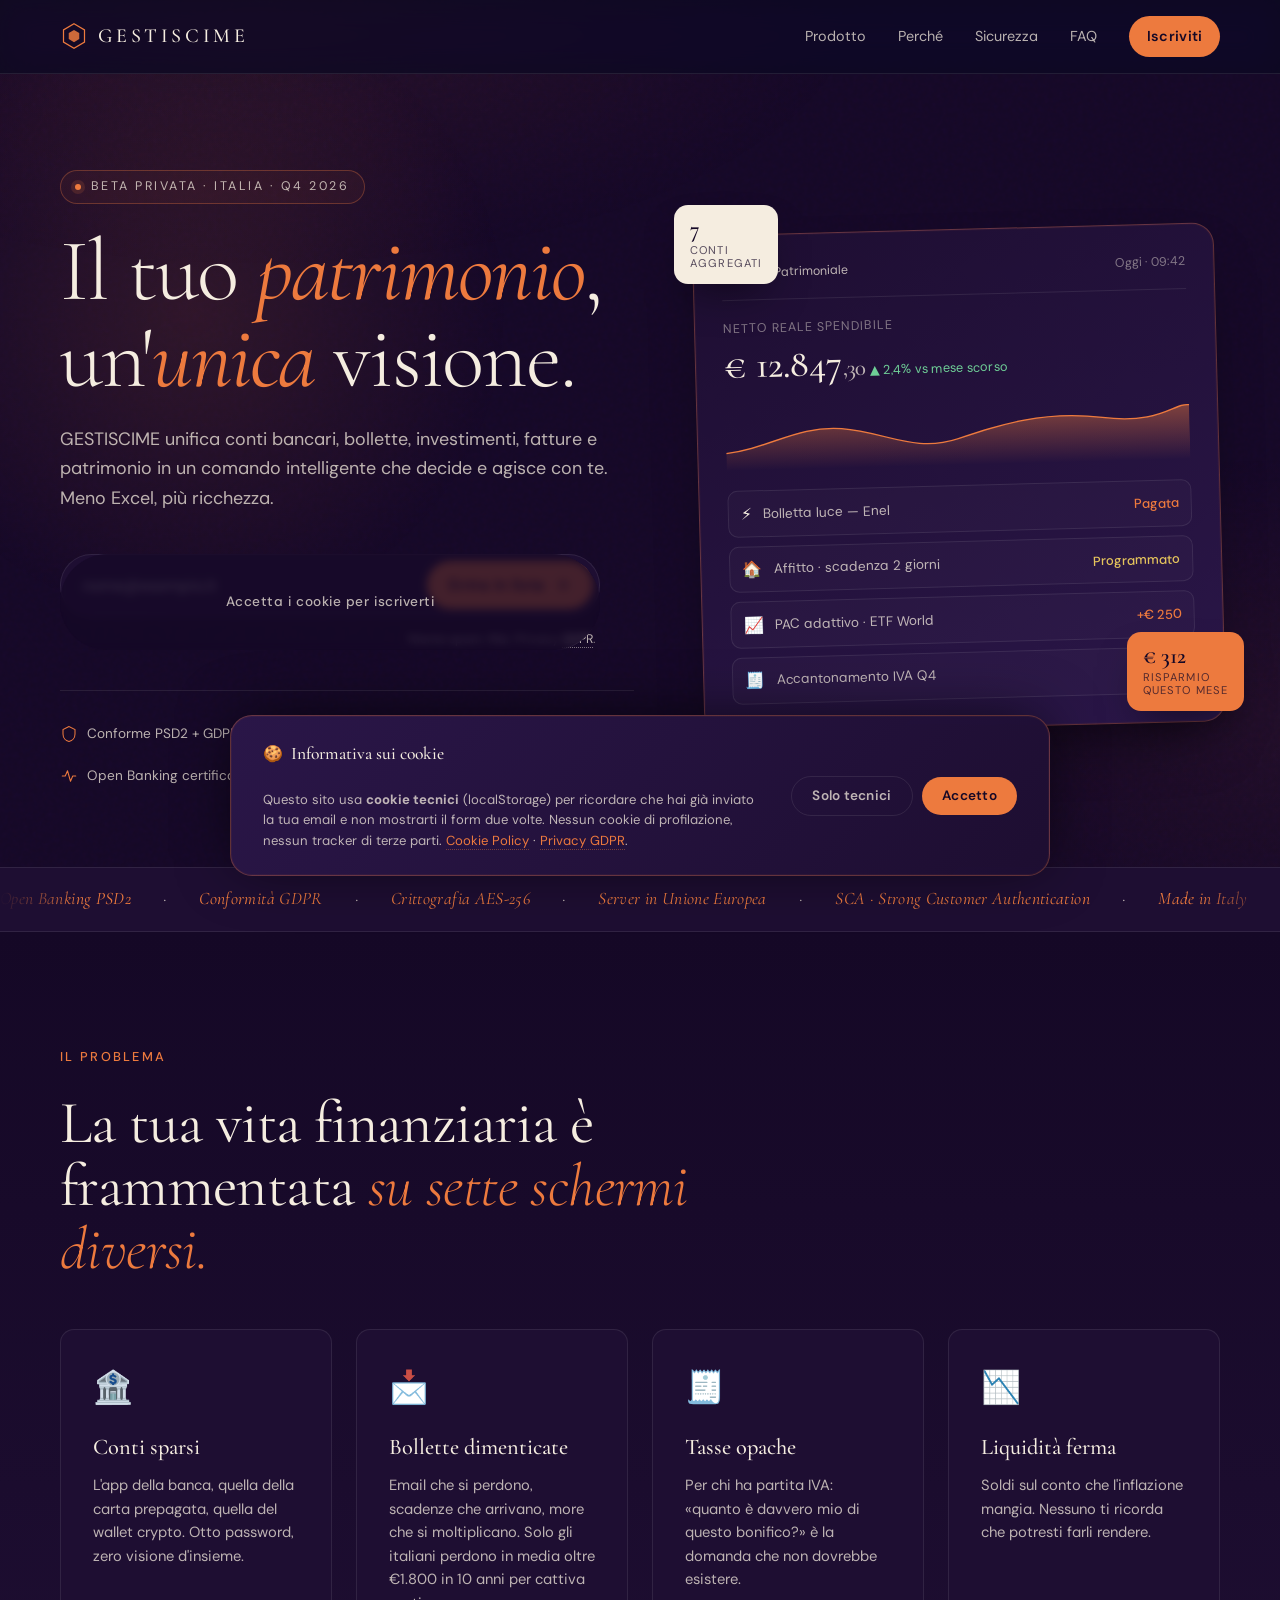
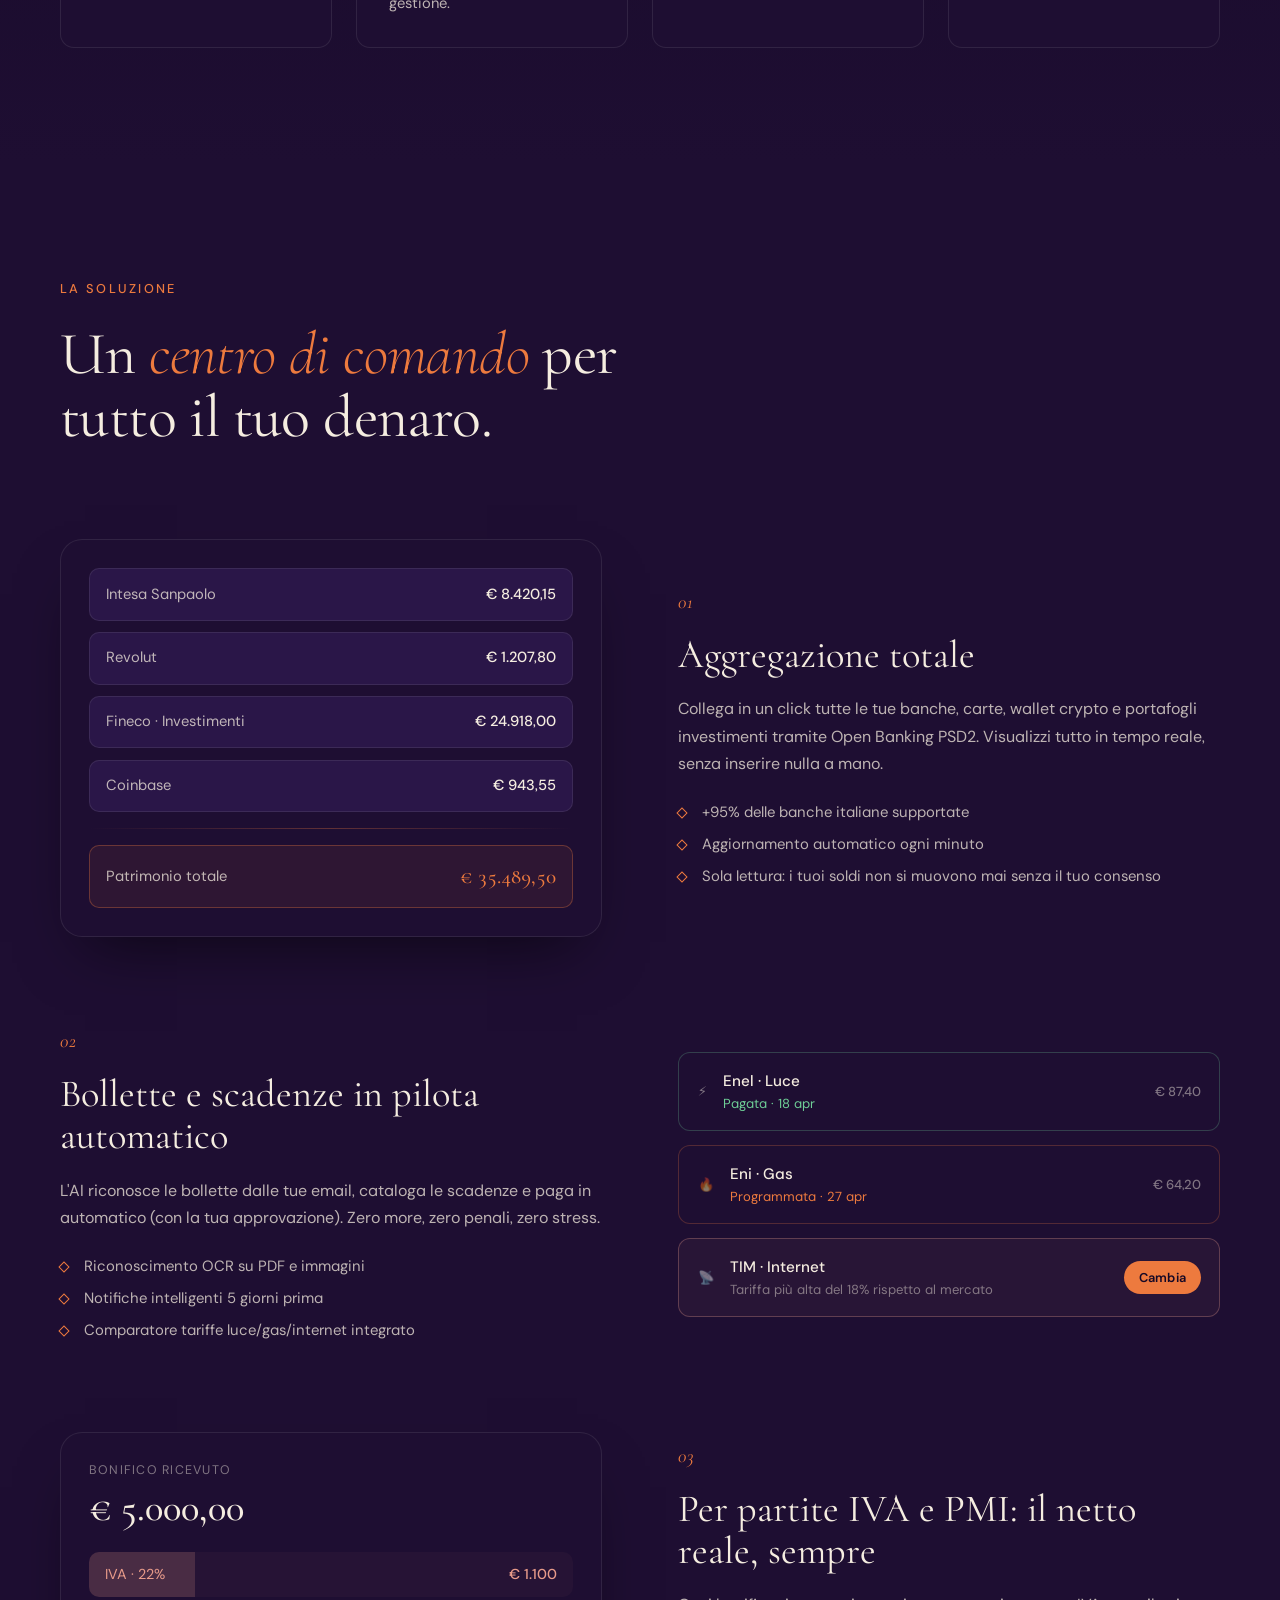
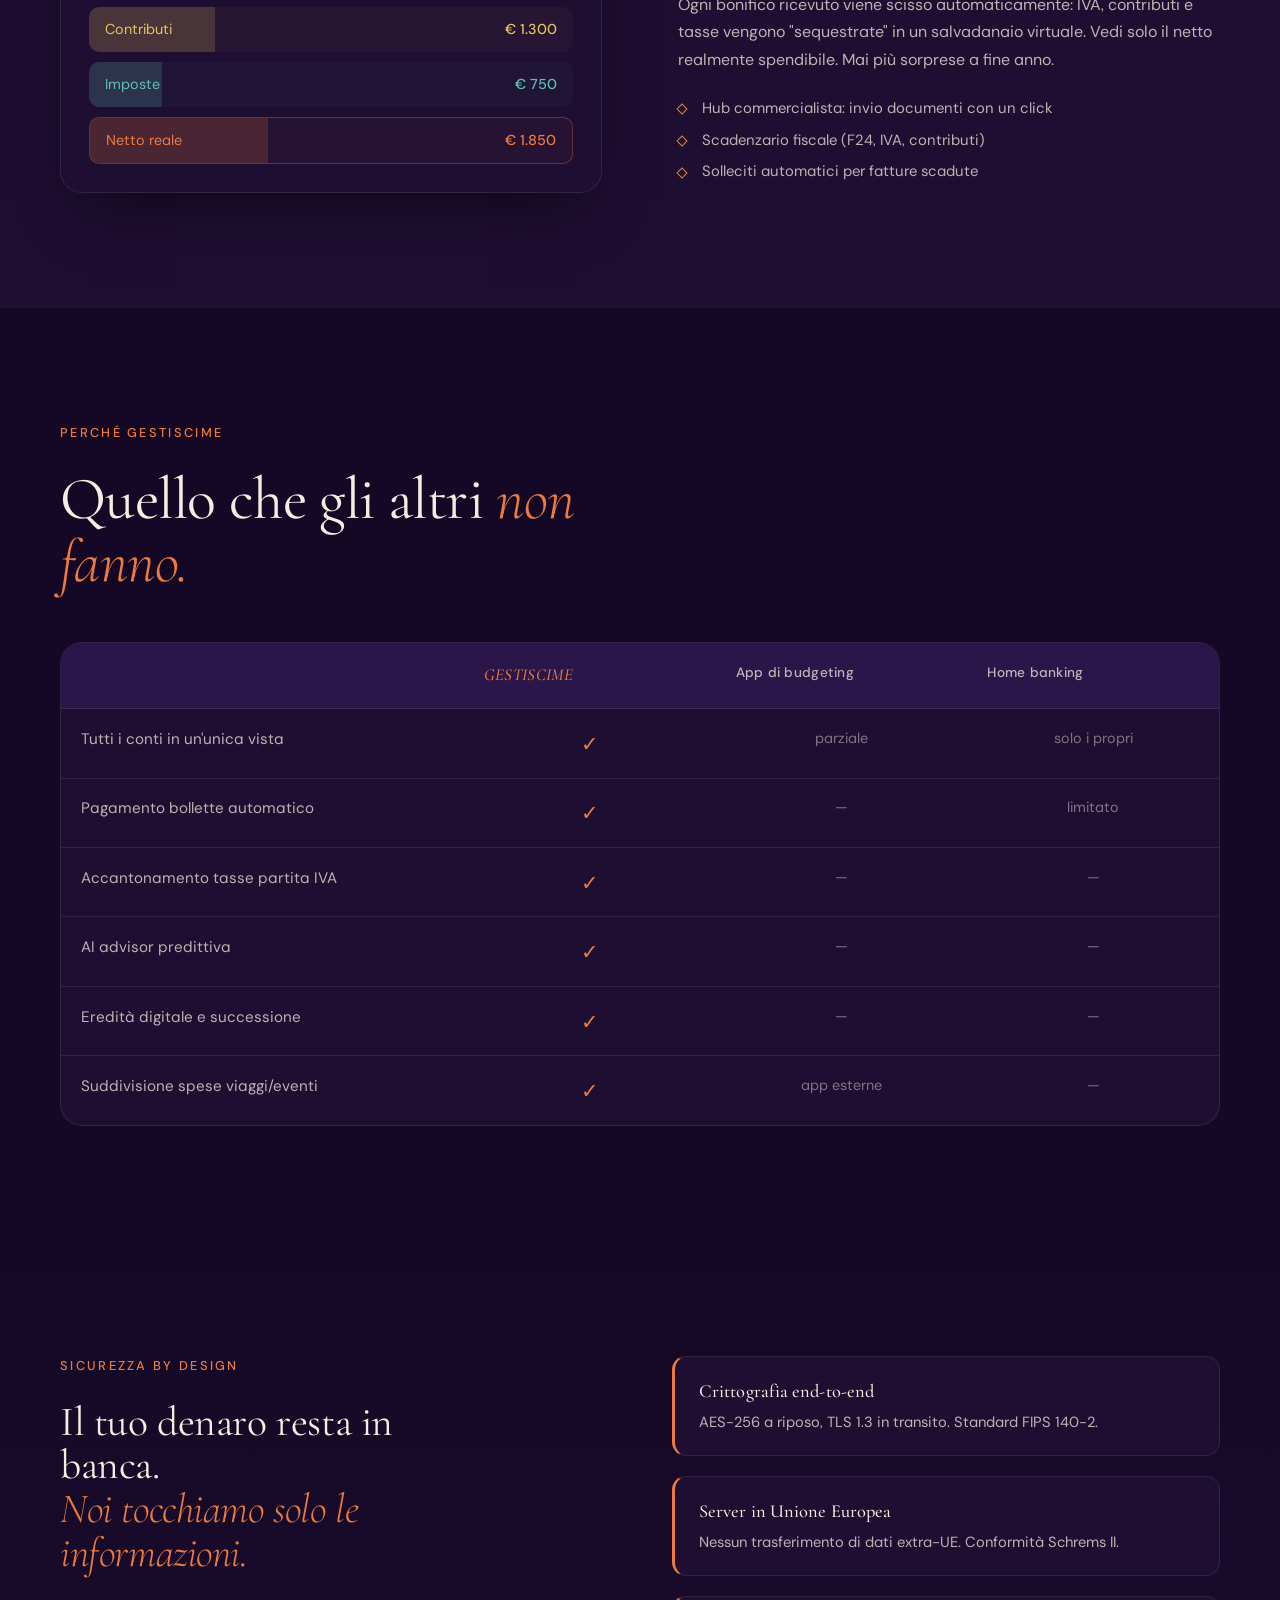
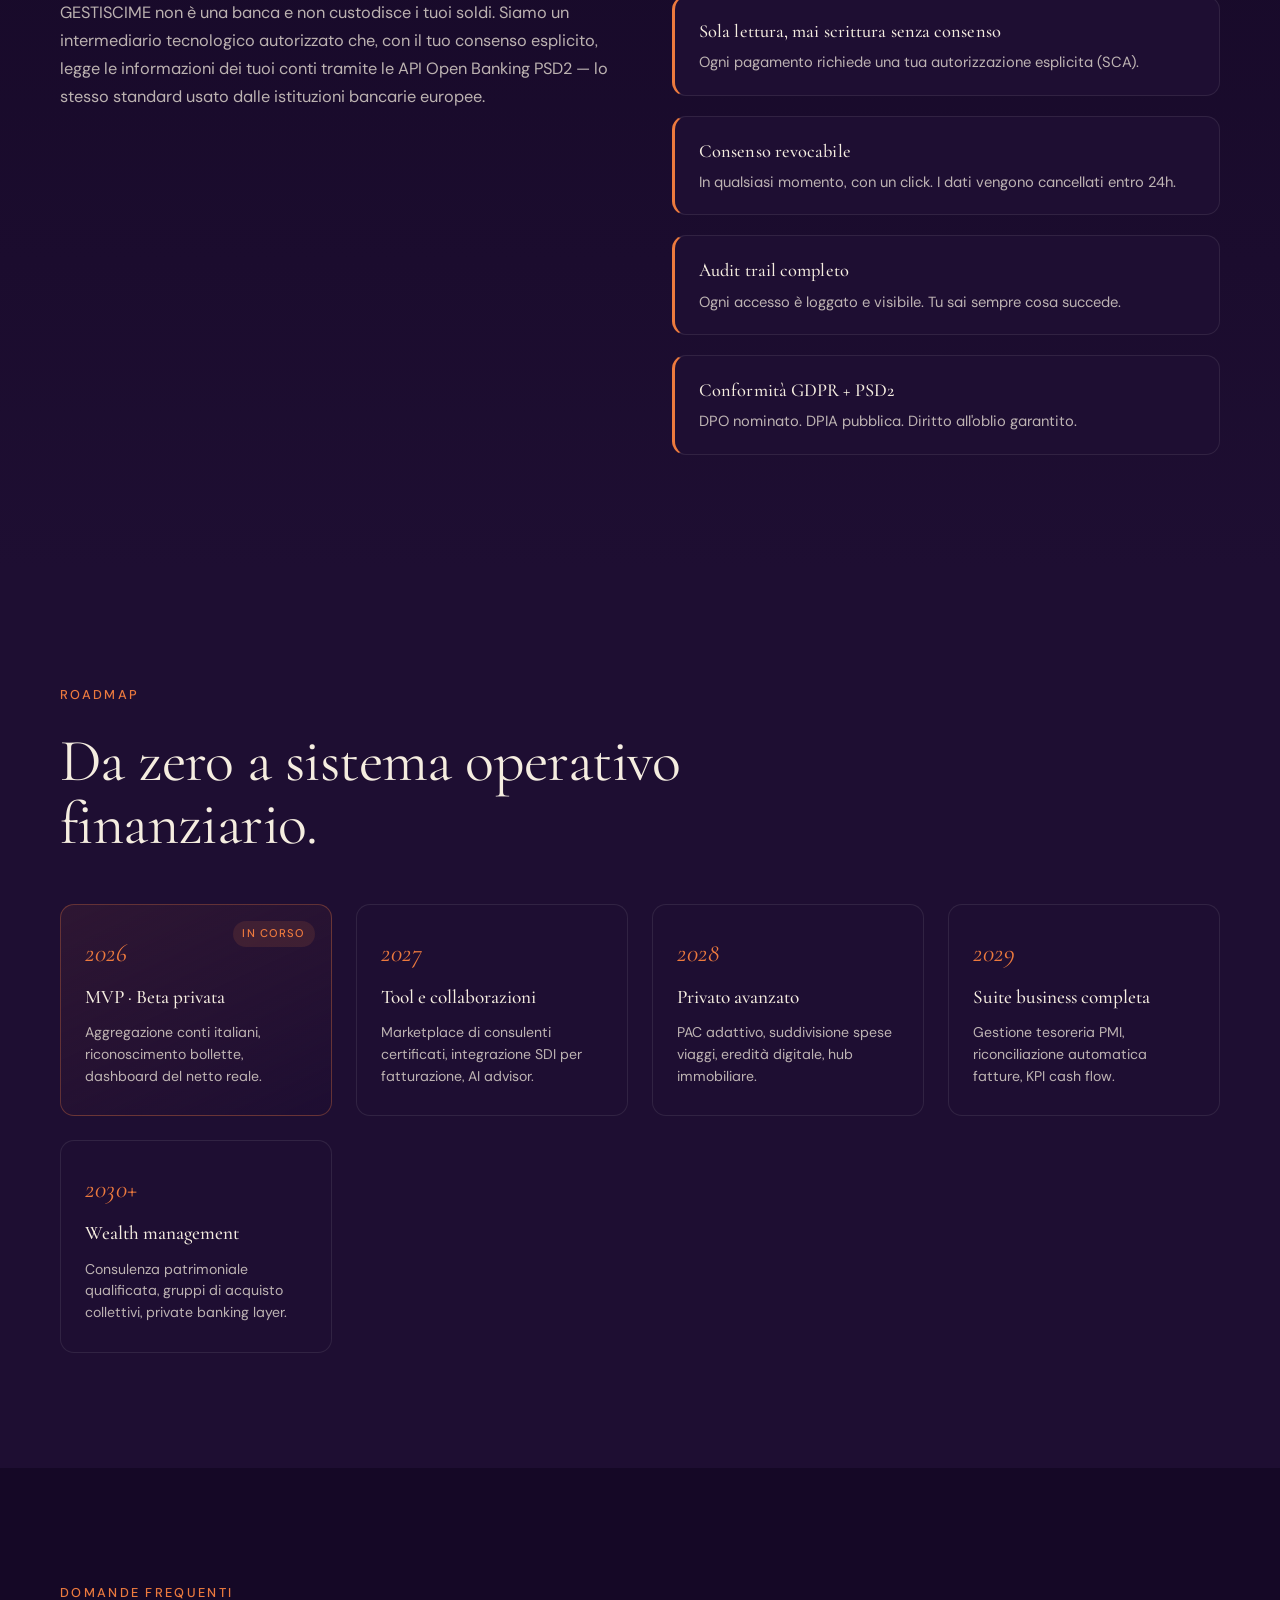
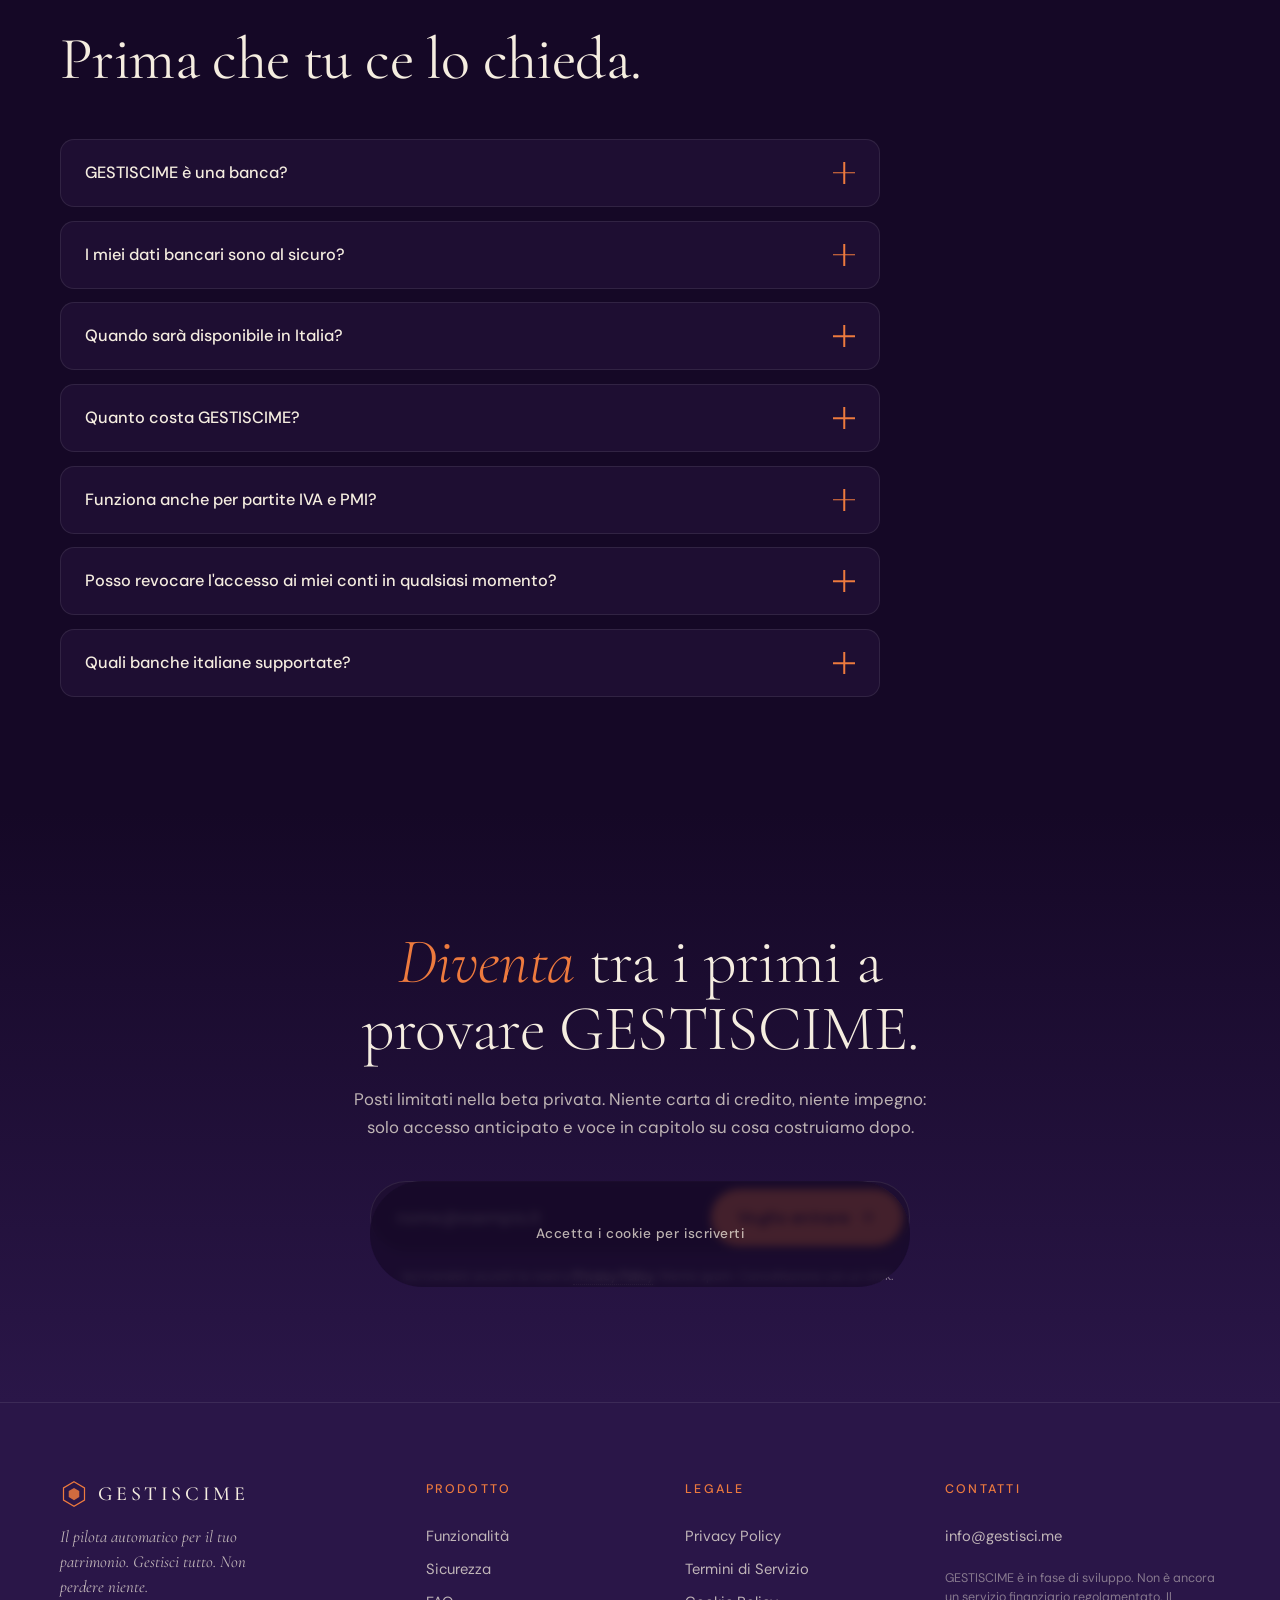
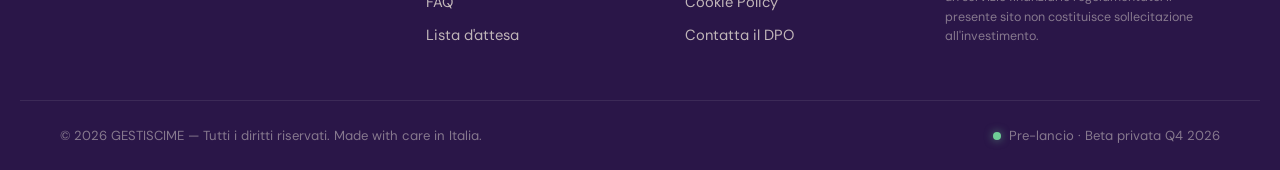
==== commit 34456220: "feat: cookie consent banner GDPR-compliant - Banner fisso in basso con design aubergine/amber coeren" ====
--- a/index.html
+++ b/index.html
@@ -915,6 +915,30 @@
     </div>
   </footer>
 
+  <!-- Cookie Consent Banner (GDPR) -->
+  <div
+    id="cookie-banner"
+    role="dialog"
+    aria-live="polite"
+    aria-label="Consenso cookie"
+    aria-describedby="cookie-desc"
+  >
+    <div class="cookie-inner">
+      <div class="cookie-text">
+        <p class="cookie-title">Informativa sui cookie</p>
+        <p class="cookie-desc" id="cookie-desc">
+          Questo sito usa <strong>cookie tecnici</strong> (localStorage) per ricordare che hai già inviato la tua email e non mostrarti il form due volte.
+          Nessun cookie di profilazione, nessun tracker di terze parti.
+          <a href="/cookies.html">Cookie Policy</a> · <a href="/privacy.html">Privacy GDPR</a>.
+        </p>
+      </div>
+      <div class="cookie-actions">
+        <button id="cookie-reject" class="cookie-btn cookie-btn--reject" type="button">Solo tecnici</button>
+        <button id="cookie-accept" class="cookie-btn cookie-btn--accept" type="button">Accetto</button>
+      </div>
+    </div>
+  </div>
+
   <!-- JS -->
   <script src="/assets/js/config.js"></script>
   <script src="/assets/js/main.js"></script>
--- a/assets/css/style.css
+++ b/assets/css/style.css
@@ -1352,3 +1352,181 @@
   }
   .reveal { opacity: 1; transform: none; }
 }
+
+/* ============================================
+   Cookie Consent Banner
+============================================ */
+
+#cookie-banner {
+  position: fixed;
+  bottom: 0;
+  left: 0;
+  right: 0;
+  z-index: 9999;
+  padding: 0 var(--gutter) 1.5rem;
+  pointer-events: none;
+  display: flex;
+  justify-content: center;
+}
+
+#cookie-banner.is-hidden {
+  display: none;
+}
+
+.cookie-inner {
+  pointer-events: all;
+  width: 100%;
+  max-width: 820px;
+  background: linear-gradient(135deg, var(--midnight-3) 0%, rgba(30, 14, 50, 0.98) 100%);
+  border: 1px solid var(--border-strong);
+  border-radius: var(--radius-lg);
+  box-shadow:
+    0 -4px 60px -10px rgba(0, 0, 0, 0.7),
+    0 0 0 1px rgba(237, 122, 62, 0.06) inset;
+  padding: 1.5rem 2rem;
+  display: grid;
+  grid-template-columns: 1fr auto;
+  gap: 1.5rem;
+  align-items: center;
+  backdrop-filter: blur(20px);
+  -webkit-backdrop-filter: blur(20px);
+  animation: cookie-slide-up 0.5s var(--ease) both;
+}
+
+@keyframes cookie-slide-up {
+  from {
+    opacity: 0;
+    transform: translateY(20px);
+  }
+  to {
+    opacity: 1;
+    transform: translateY(0);
+  }
+}
+
+.cookie-text {
+  display: flex;
+  flex-direction: column;
+  gap: 0.35rem;
+}
+
+.cookie-title {
+  font-family: var(--font-display);
+  font-size: 1.1rem;
+  font-weight: 500;
+  color: var(--cream);
+  display: flex;
+  align-items: center;
+  gap: 0.5rem;
+}
+
+.cookie-title::before {
+  content: "🍪";
+  font-size: 1rem;
+}
+
+.cookie-desc {
+  font-size: 0.82rem;
+  color: var(--text-soft);
+  line-height: 1.55;
+  max-width: 55ch;
+  margin: 0;
+}
+
+.cookie-desc a {
+  color: var(--orange);
+  border-bottom: 1px dotted rgba(237, 122, 62, 0.4);
+}
+.cookie-desc a:hover {
+  color: var(--orange-bright);
+  border-bottom-color: var(--orange-bright);
+}
+
+.cookie-actions {
+  display: flex;
+  gap: 0.6rem;
+  flex-shrink: 0;
+  align-items: center;
+}
+
+.cookie-btn {
+  font-family: inherit;
+  font-size: 0.85rem;
+  font-weight: 600;
+  letter-spacing: 0.02em;
+  padding: 0.65rem 1.25rem;
+  border-radius: 999px;
+  border: 0;
+  cursor: pointer;
+  transition: background 0.2s var(--ease), transform 0.2s var(--ease), opacity 0.2s;
+  white-space: nowrap;
+}
+
+.cookie-btn--accept {
+  background: var(--orange);
+  color: var(--midnight);
+}
+.cookie-btn--accept:hover {
+  background: var(--orange-bright);
+  transform: translateY(-1px);
+}
+
+.cookie-btn--reject {
+  background: transparent;
+  color: var(--text-soft);
+  border: 1px solid var(--border);
+}
+.cookie-btn--reject:hover {
+  color: var(--cream);
+  border-color: rgba(245, 237, 224, 0.25);
+  background: rgba(245, 237, 224, 0.04);
+}
+
+/* Form locking overlay when consent not given */
+.waitlist-form.consent-required {
+  position: relative;
+}
+
+.waitlist-form.consent-required::after {
+  content: "Accetta i cookie per iscriverti";
+  position: absolute;
+  inset: 0;
+  background: rgba(21, 8, 38, 0.65);
+  backdrop-filter: blur(4px);
+  -webkit-backdrop-filter: blur(4px);
+  border-radius: 999px;
+  display: flex;
+  align-items: center;
+  justify-content: center;
+  font-size: 0.85rem;
+  font-weight: 500;
+  color: var(--text-soft);
+  cursor: pointer;
+  letter-spacing: 0.04em;
+  transition: background 0.2s var(--ease);
+}
+
+.waitlist-form.consent-required:hover::after {
+  background: rgba(21, 8, 38, 0.5);
+  color: var(--orange);
+}
+
+@media (max-width: 640px) {
+  .cookie-inner {
+    grid-template-columns: 1fr;
+    padding: 1.25rem 1.25rem;
+    gap: 1rem;
+    border-radius: var(--radius);
+  }
+  .cookie-actions {
+    width: 100%;
+  }
+  .cookie-btn {
+    flex: 1;
+    text-align: center;
+    padding: 0.75rem 1rem;
+  }
+  .waitlist-form.consent-required::after {
+    border-radius: 18px;
+  }
+}
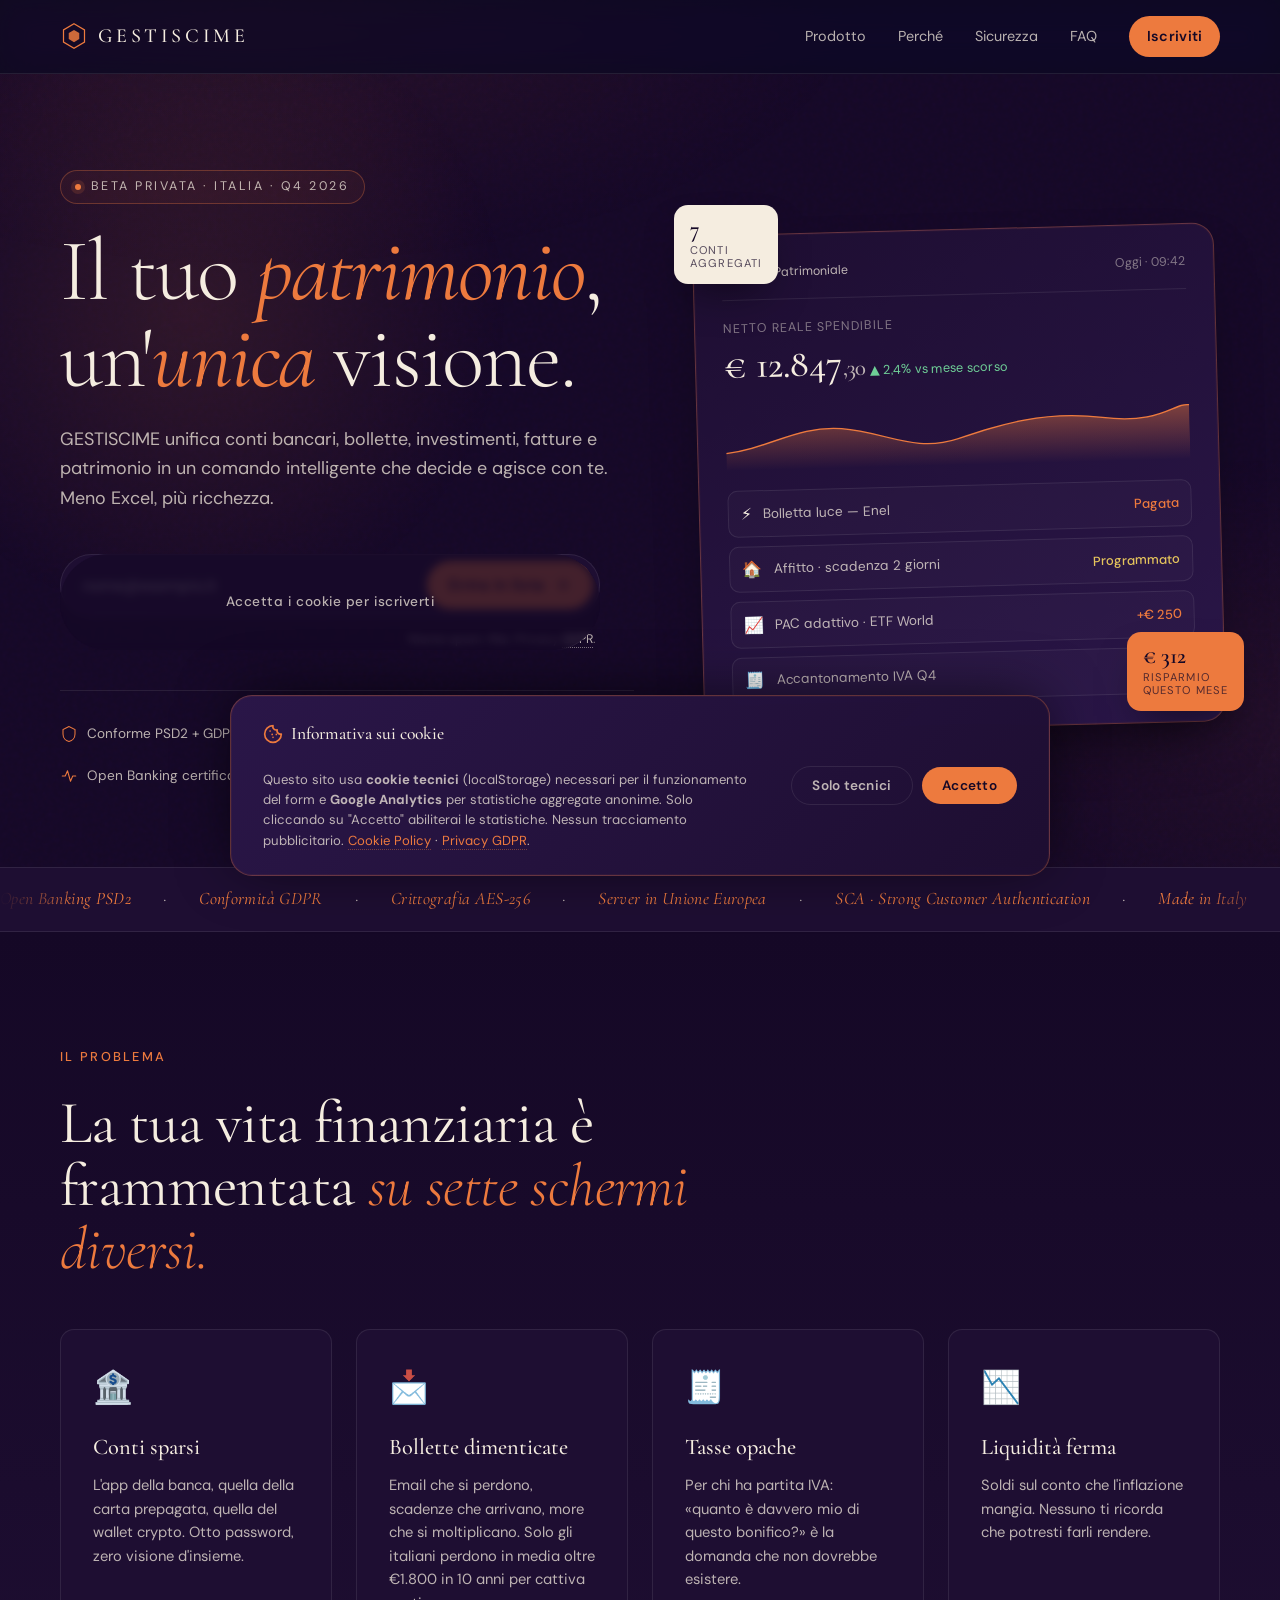
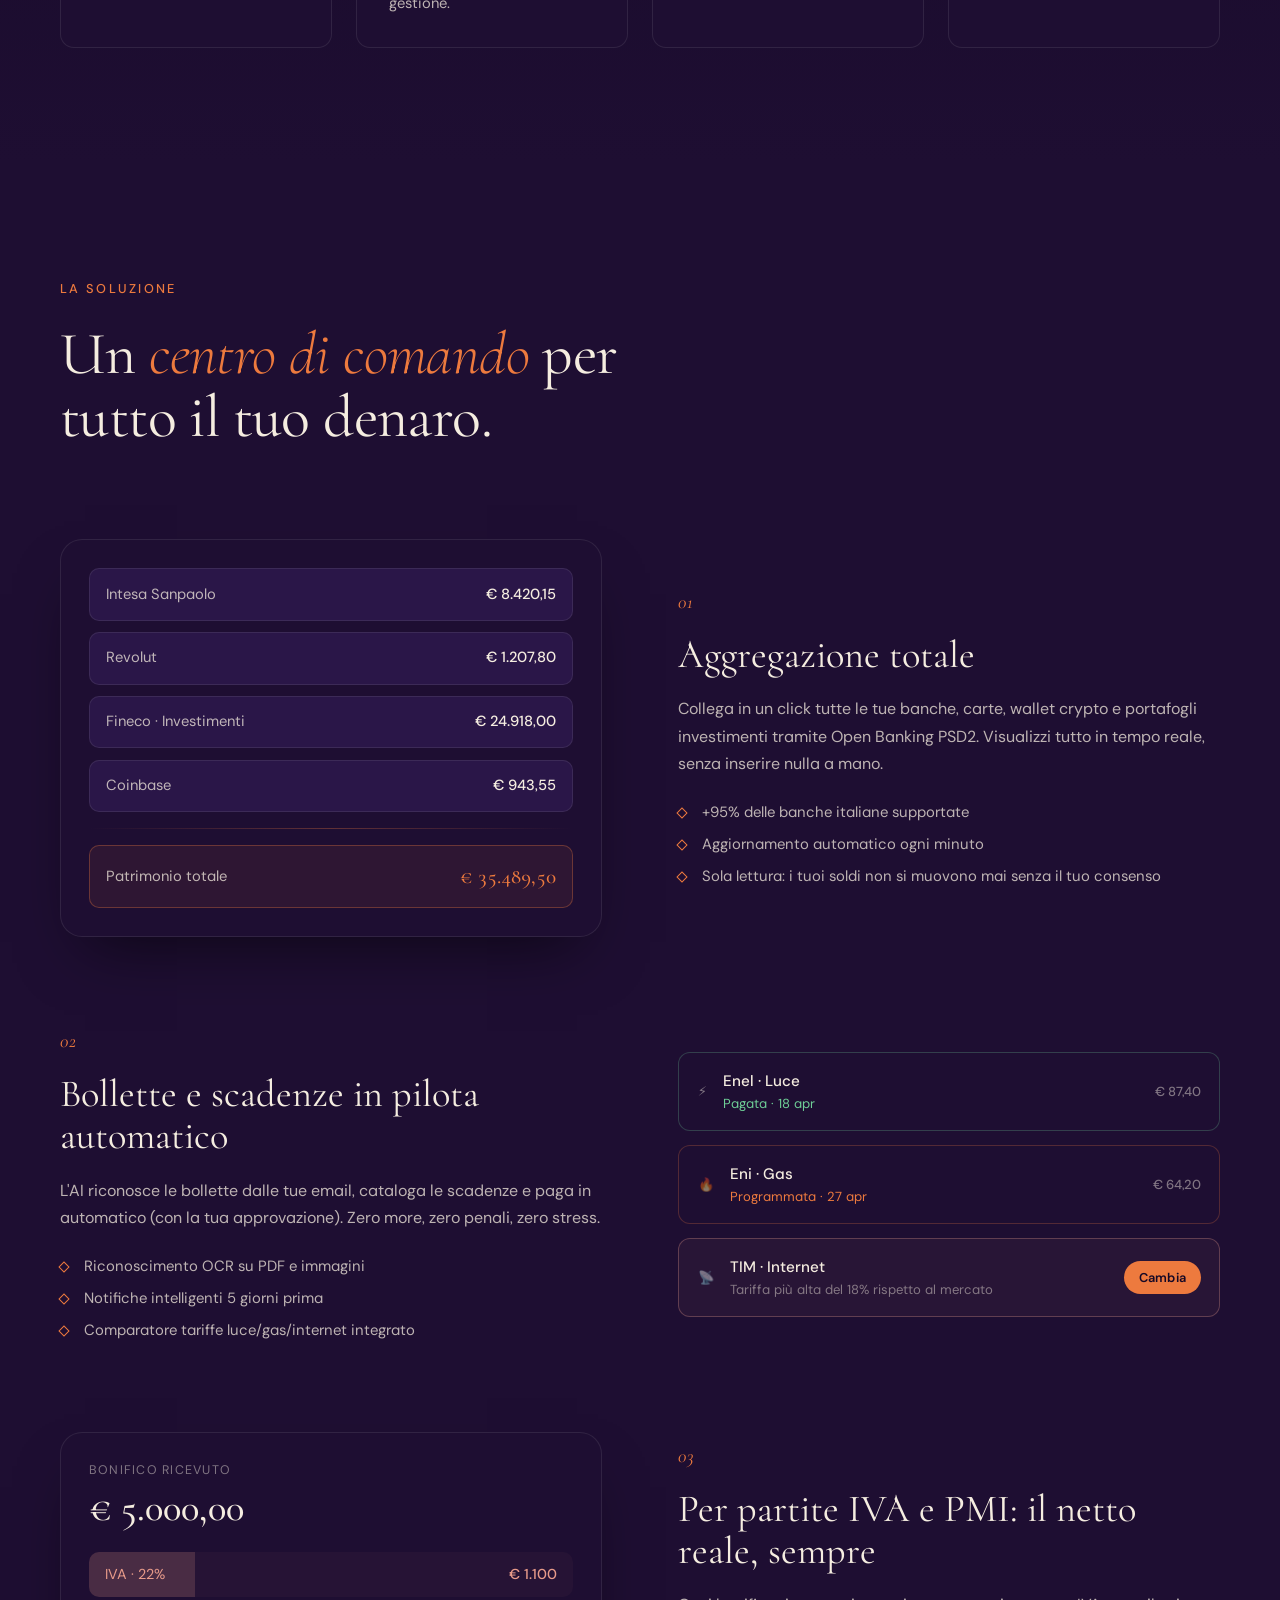
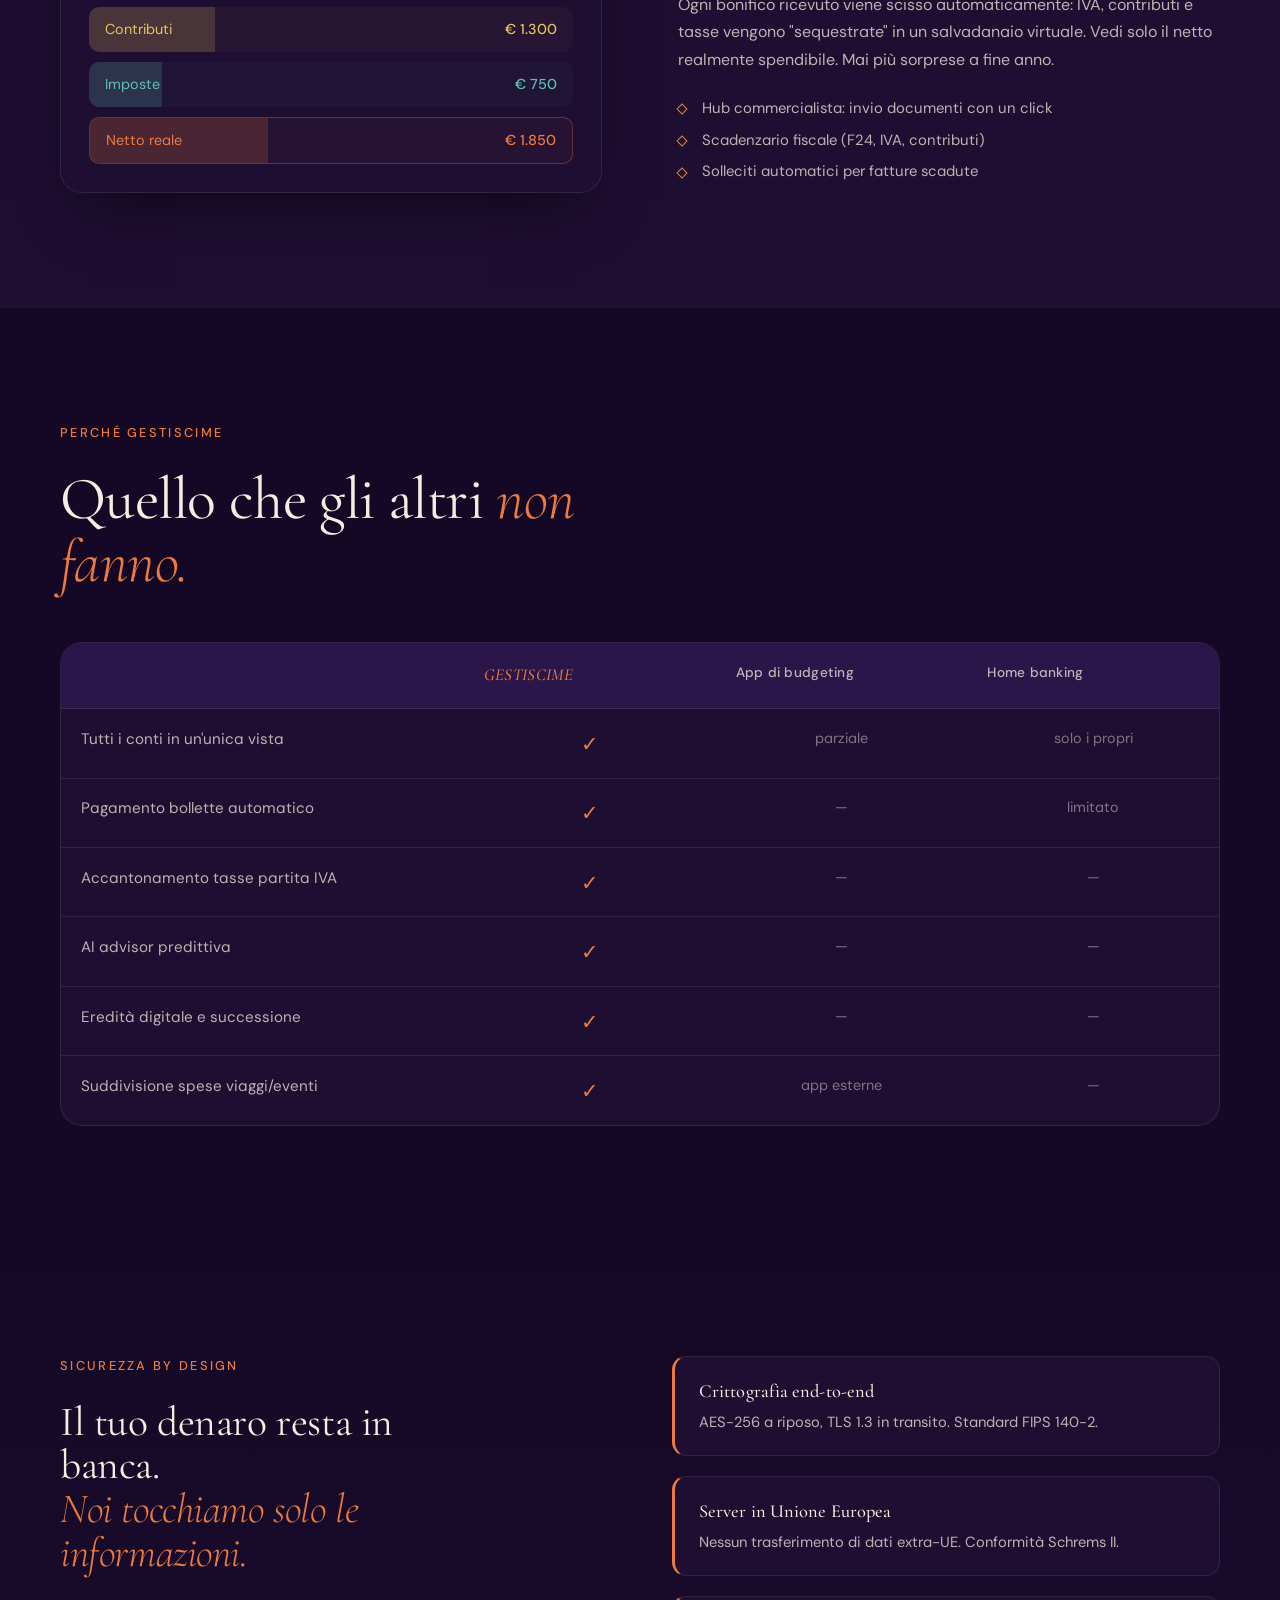
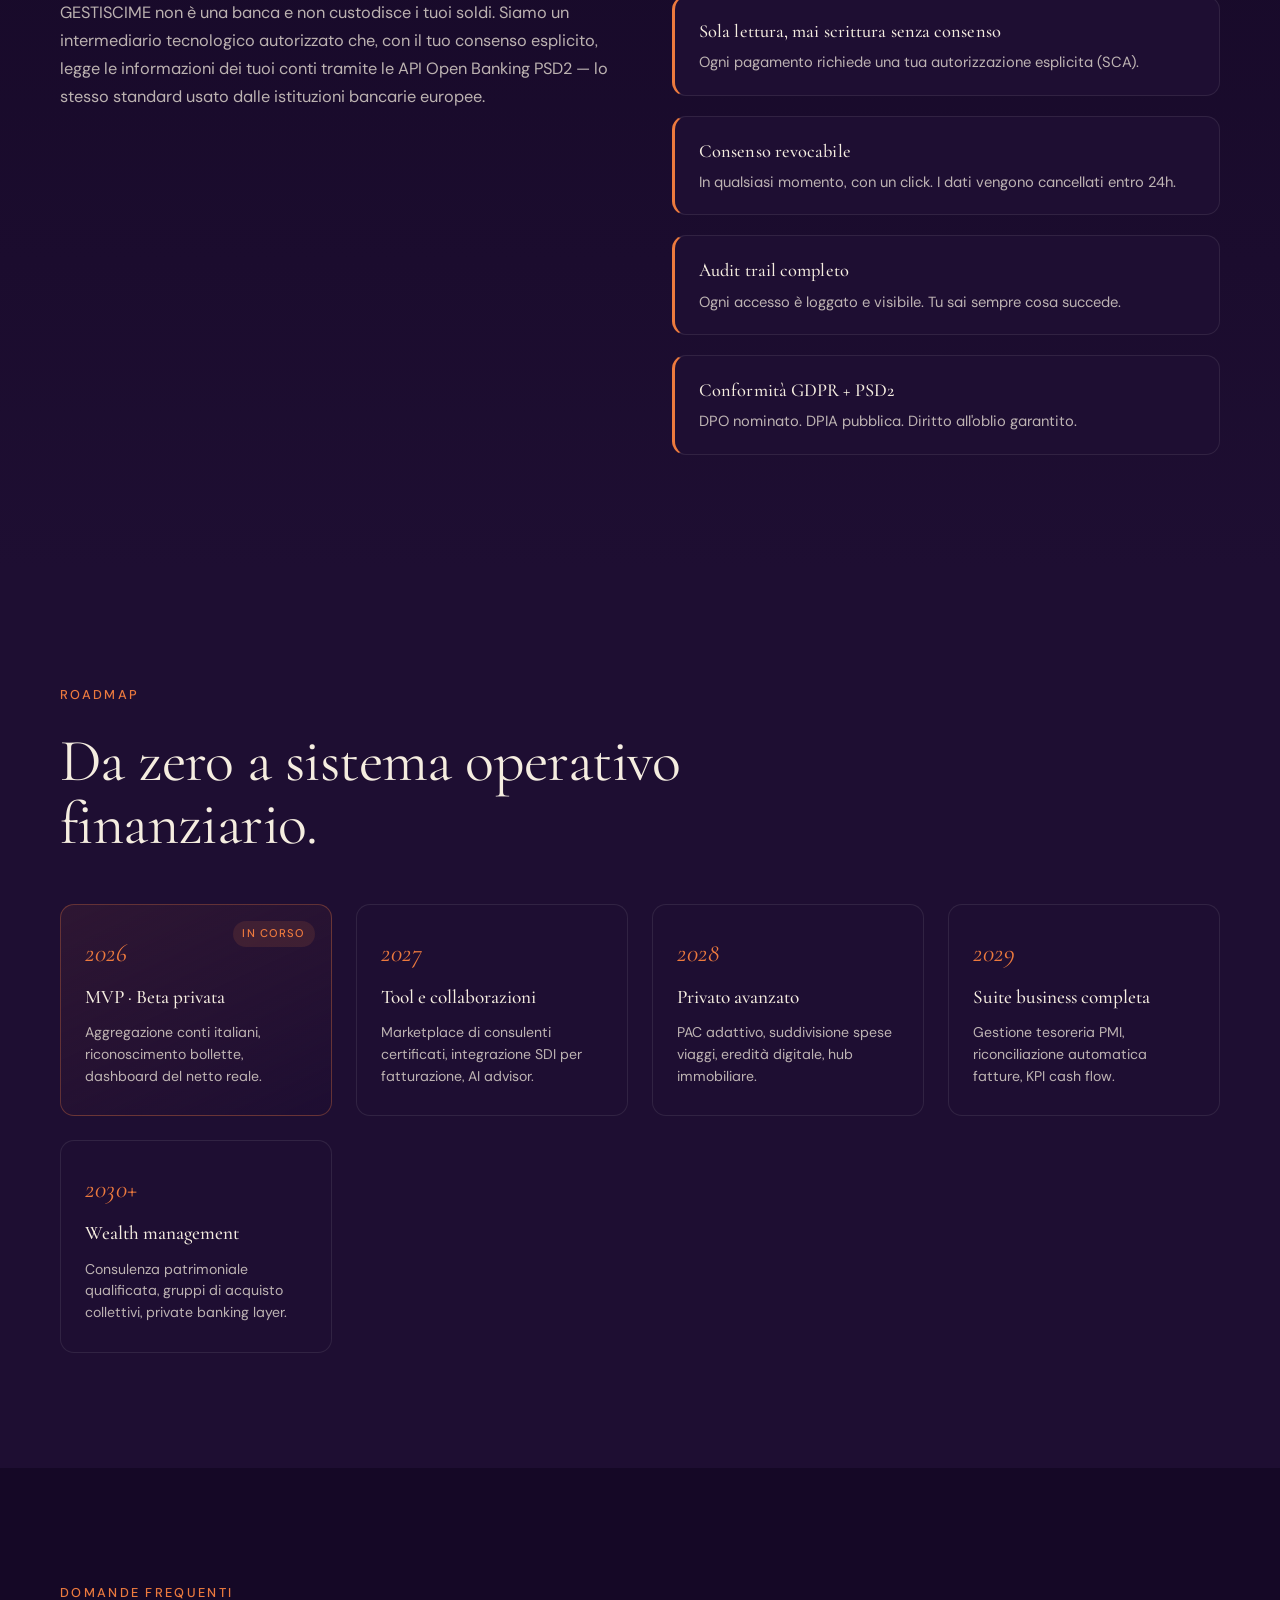
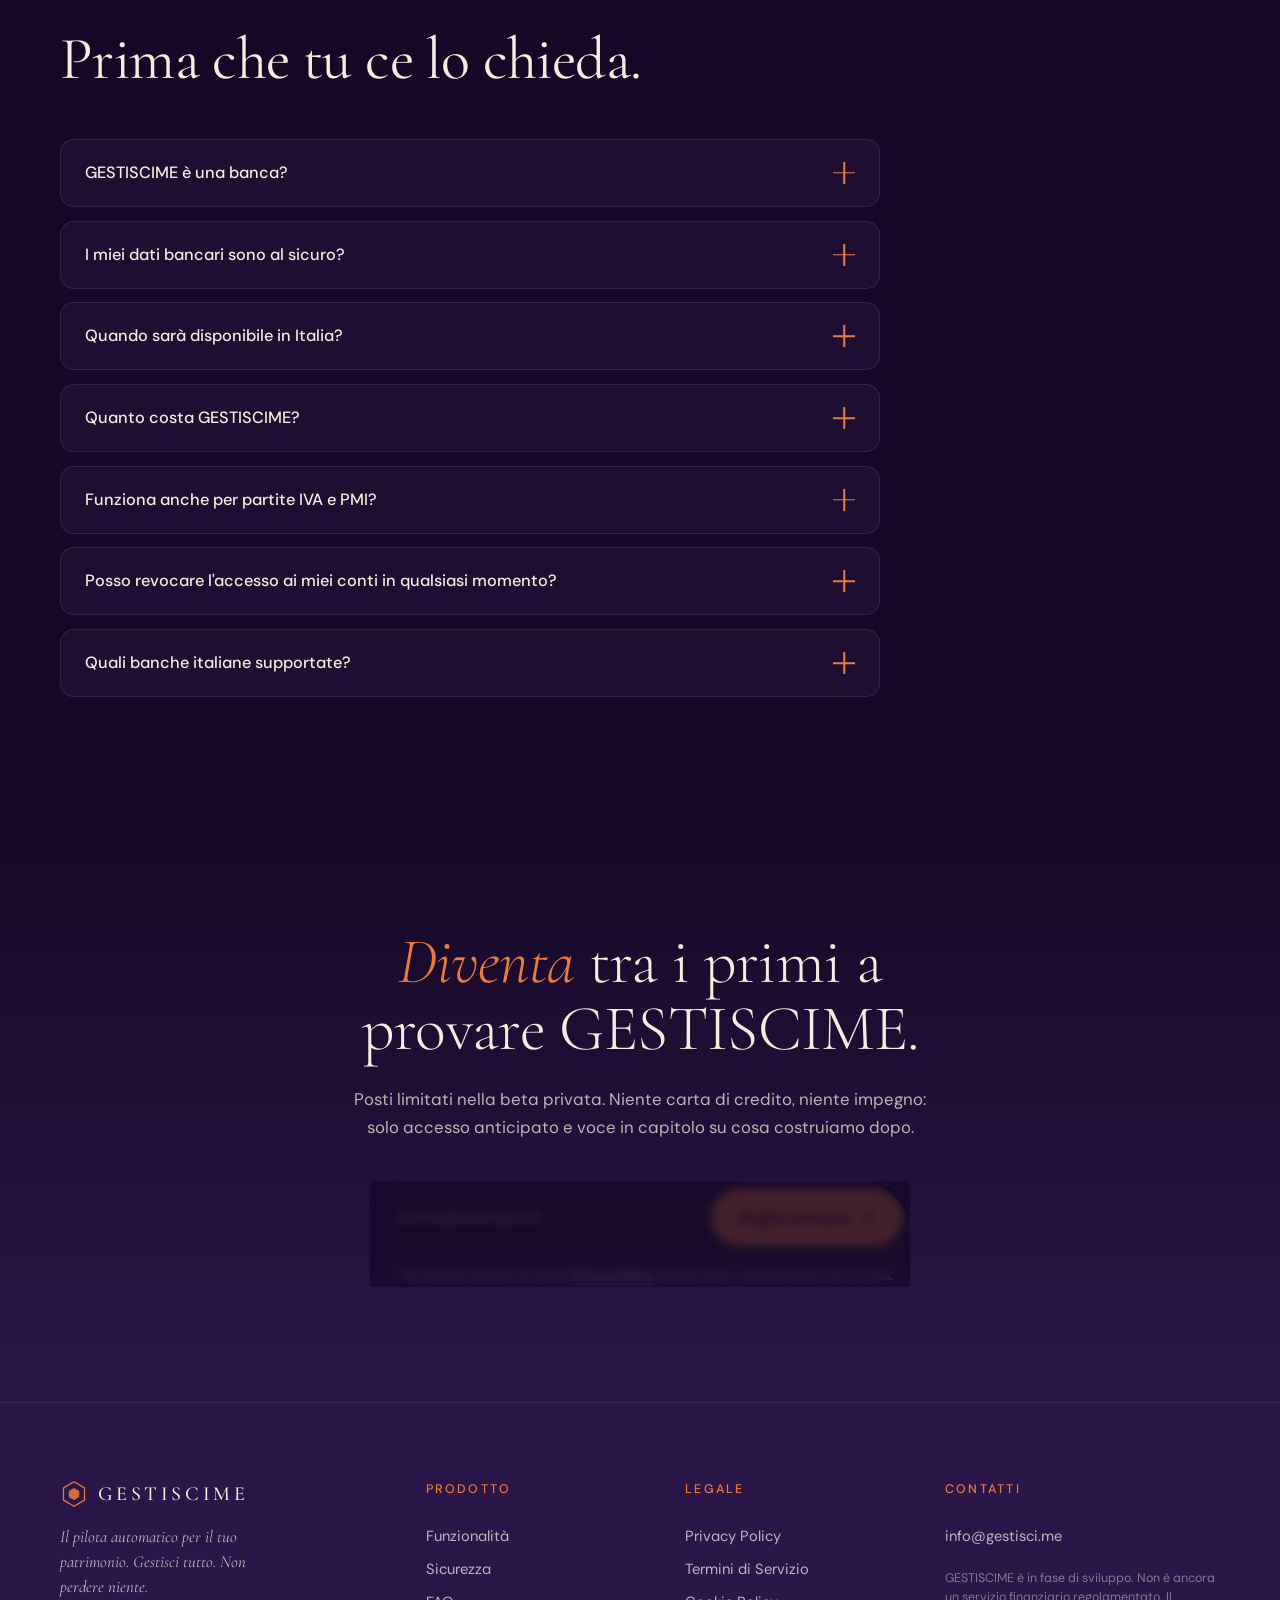
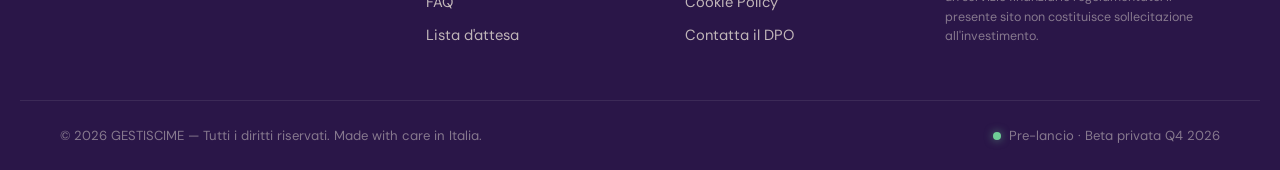
==== commit 661c27b2: "feat: setup Google Analytics with Consent Mode v2 - Aggiunto gtag.js con consent default a 'denied' " ====
--- a/index.html
+++ b/index.html
@@ -24,8 +24,28 @@
   <meta name="language" content="Italian">
   <meta http-equiv="content-language" content="it-IT">
 
-  <!-- Canonical & Hreflang -->
+  <meta name="robots" content="index, follow">
   <link rel="canonical" href="https://gestisci.me/">
+
+  <!-- Google tag (gtag.js) con Consent Mode v2 -->
+  <script>
+    window.dataLayer = window.dataLayer || [];
+    function gtag(){dataLayer.push(arguments);}
+    
+    // Imposta il consenso di default a NEGATO
+    gtag('consent', 'default', {
+      'analytics_storage': 'denied',
+      'ad_storage': 'denied',
+      'ad_user_data': 'denied',
+      'ad_personalization': 'denied',
+      'wait_for_update': 500
+    });
+  </script>
+  <script async src="https://www.googletagmanager.com/gtag/js?id=G-E4C3GMPF0K"></script>
+  <script>
+    gtag('js', new Date());
+    gtag('config', 'G-E4C3GMPF0K');
+  </script>
   <link rel="alternate" hreflang="it" href="https://gestisci.me/">
   <link rel="alternate" hreflang="it-IT" href="https://gestisci.me/">
   <link rel="alternate" hreflang="x-default" href="https://gestisci.me/">
@@ -51,9 +71,9 @@
   <meta name="twitter:image:alt" content="GESTISCIME — dashboard di gestione patrimoniale unificata">
 
   <!-- Favicon -->
-  <link rel="icon" type="image/svg+xml" href="/assets/images/favicon.svg">
+  <link rel="icon" type="image/svg+xml" href="./assets/images/favicon.svg">
   <link rel="alternate icon" href="/favicon.ico">
-  <link rel="apple-touch-icon" href="/assets/images/apple-touch-icon.png">
+  <link rel="apple-touch-icon" href="./assets/images/apple-touch-icon.png">
   <link rel="manifest" href="/manifest.json">
   <meta name="theme-color" content="#150826">
   <meta name="apple-mobile-web-app-capable" content="yes">
@@ -70,7 +90,7 @@
   <link rel="stylesheet" href="https://fonts.googleapis.com/css2?family=Cormorant+Garamond:ital,wght@0,300;0,400;0,500;0,600;0,700;1,400&family=DM+Sans:opsz,wght@9..40,300;9..40,400;9..40,500;9..40,600;9..40,700&display=swap">
 
   <!-- Stylesheet -->
-  <link rel="stylesheet" href="/assets/css/style.css">
+  <link rel="stylesheet" href="./assets/css/style.css">
 
   <!-- Schema.org JSON-LD: Organization -->
   <script type="application/ld+json">
@@ -232,7 +252,7 @@
   <!-- Top navigation -->
   <header class="site-header" role="banner">
     <div class="container nav-row">
-      <a href="/" class="brand" aria-label="GESTISCIME — torna alla home">
+      <a href="./index.html" class="brand" aria-label="GESTISCIME — torna alla home">
         <svg class="brand-mark" viewBox="0 0 32 32" aria-hidden="true">
           <path d="M16 2 L28 9 L28 23 L16 30 L4 23 L4 9 Z" fill="none" stroke="currentColor" stroke-width="1.4"/>
           <path d="M16 9 L22 12.5 L22 19.5 L16 23 L10 19.5 L10 12.5 Z" fill="currentColor" opacity="0.85"/>
@@ -292,7 +312,7 @@
             <p class="form-meta">
               <span class="form-status" id="form-status-hero" role="status" aria-live="polite"></span>
               <span class="form-fineprint">
-                Niente spam. Mai. Privacy <a href="/privacy.html">GDPR</a>.
+                Niente spam. Mai. Privacy <a href="./privacy.html">GDPR</a>.
               </span>
             </p>
             <!-- Anti-bot honeypot (hidden from humans) -->
@@ -853,7 +873,7 @@
           <p class="form-meta form-meta--centered">
             <span class="form-status" id="form-status-bottom" role="status" aria-live="polite"></span>
             <span class="form-fineprint">
-              Iscrivendoti accetti la nostra <a href="/privacy.html">Privacy Policy</a>.
+              Iscrivendoti accetti la nostra <a href="./privacy.html">Privacy Policy</a>.
               Niente spam. Cancellazione con un click.
             </span>
           </p>
@@ -867,7 +887,7 @@
   <footer class="site-footer" role="contentinfo">
     <div class="container footer-grid">
       <div class="footer-brand">
-        <a href="/" class="brand brand--footer" aria-label="GESTISCIME — torna alla home">
+        <a href="./index.html" class="brand brand--footer" aria-label="GESTISCIME — torna alla home">
           <svg class="brand-mark" viewBox="0 0 32 32" aria-hidden="true">
             <path d="M16 2 L28 9 L28 23 L16 30 L4 23 L4 9 Z" fill="none" stroke="currentColor" stroke-width="1.4"/>
             <path d="M16 9 L22 12.5 L22 19.5 L16 23 L10 19.5 L10 12.5 Z" fill="currentColor" opacity="0.85"/>
@@ -890,9 +910,9 @@
 
       <nav class="footer-col" aria-label="Legale">
         <h4>Legale</h4>
-        <a href="/privacy.html">Privacy Policy</a>
-        <a href="/terms.html">Termini di Servizio</a>
-        <a href="/cookies.html">Cookie Policy</a>
+        <a href="./privacy.html">Privacy Policy</a>
+        <a href="./terms.html">Termini di Servizio</a>
+        <a href="./cookies.html">Cookie Policy</a>
         <a href="mailto:dpo@gestisci.me">Contatta il DPO</a>
       </nav>
 
@@ -925,11 +945,14 @@
   >
     <div class="cookie-inner">
       <div class="cookie-text">
-        <p class="cookie-title">Informativa sui cookie</p>
+        <p class="cookie-title">
+          <svg width="20" height="20" viewBox="0 0 24 24" fill="none" stroke="currentColor" stroke-width="2" stroke-linecap="round" stroke-linejoin="round" aria-hidden="true" style="color: var(--orange);"><path d="M12 2a10 10 0 1 0 10 10 4 4 0 0 1-5-5 4 4 0 0 1-5-5"></path><path d="M8.5 8.5v.01"></path><path d="M16 12.5v.01"></path><path d="M12 16v.01"></path><path d="M11 12.5v.01"></path></svg>
+          Informativa sui cookie
+        </p>
         <p class="cookie-desc" id="cookie-desc">
-          Questo sito usa <strong>cookie tecnici</strong> (localStorage) per ricordare che hai già inviato la tua email e non mostrarti il form due volte.
-          Nessun cookie di profilazione, nessun tracker di terze parti.
-          <a href="/cookies.html">Cookie Policy</a> · <a href="/privacy.html">Privacy GDPR</a>.
+          Questo sito usa <strong>cookie tecnici</strong> (localStorage) necessari per il funzionamento del form e <strong>Google Analytics</strong> per statistiche aggregate anonime.
+          Solo cliccando su "Accetto" abiliterai le statistiche. Nessun tracciamento pubblicitario.
+          <a href="./cookies.html">Cookie Policy</a> · <a href="./privacy.html">Privacy GDPR</a>.
         </p>
       </div>
       <div class="cookie-actions">
@@ -940,7 +963,7 @@
   </div>
 
   <!-- JS -->
-  <script src="/assets/js/config.js"></script>
-  <script src="/assets/js/main.js"></script>
+  <script src="./assets/js/config.js"></script>
+  <script src="./assets/js/main.js"></script>
 </body>
 </html>
--- a/assets/css/style.css
+++ b/assets/css/style.css
@@ -1420,11 +1420,6 @@
   gap: 0.5rem;
 }
 
-.cookie-title::before {
-  content: "🍪";
-  font-size: 1rem;
-}
-
 .cookie-desc {
   font-size: 0.82rem;
   color: var(--text-soft);
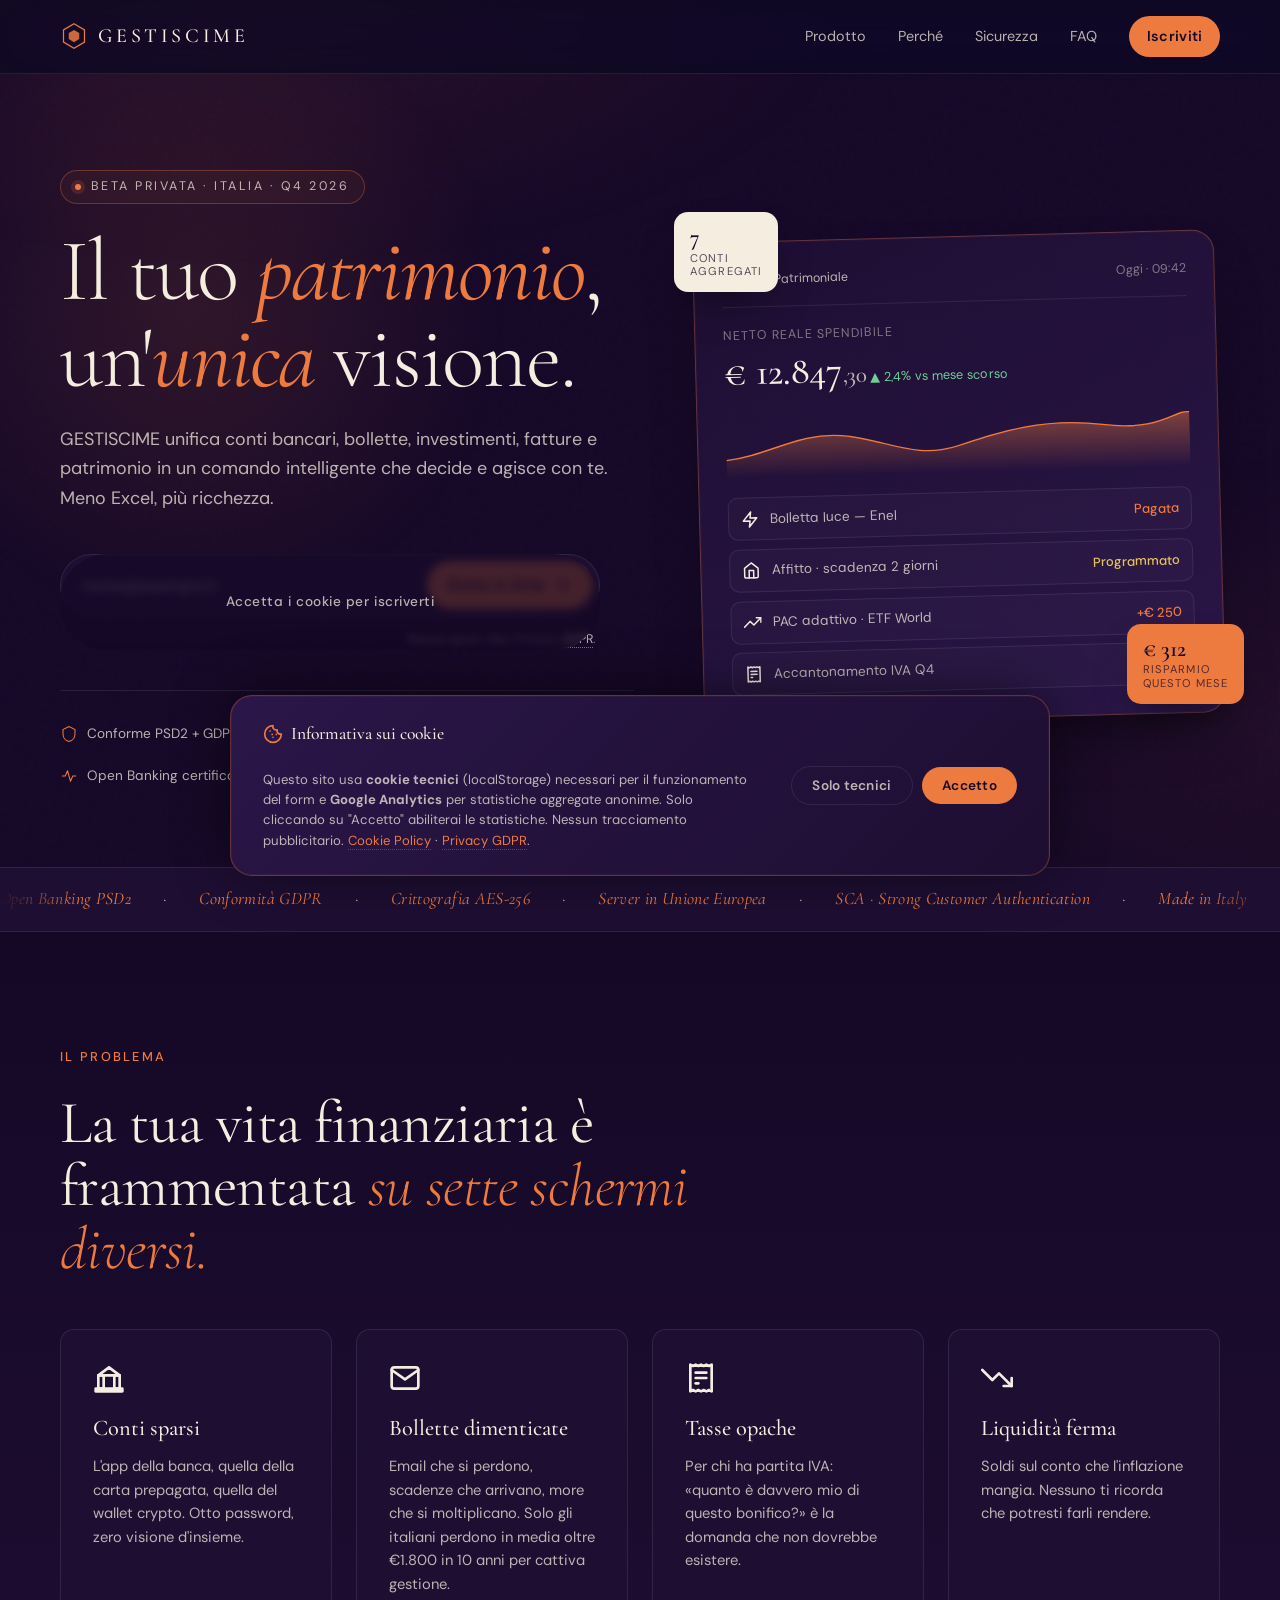
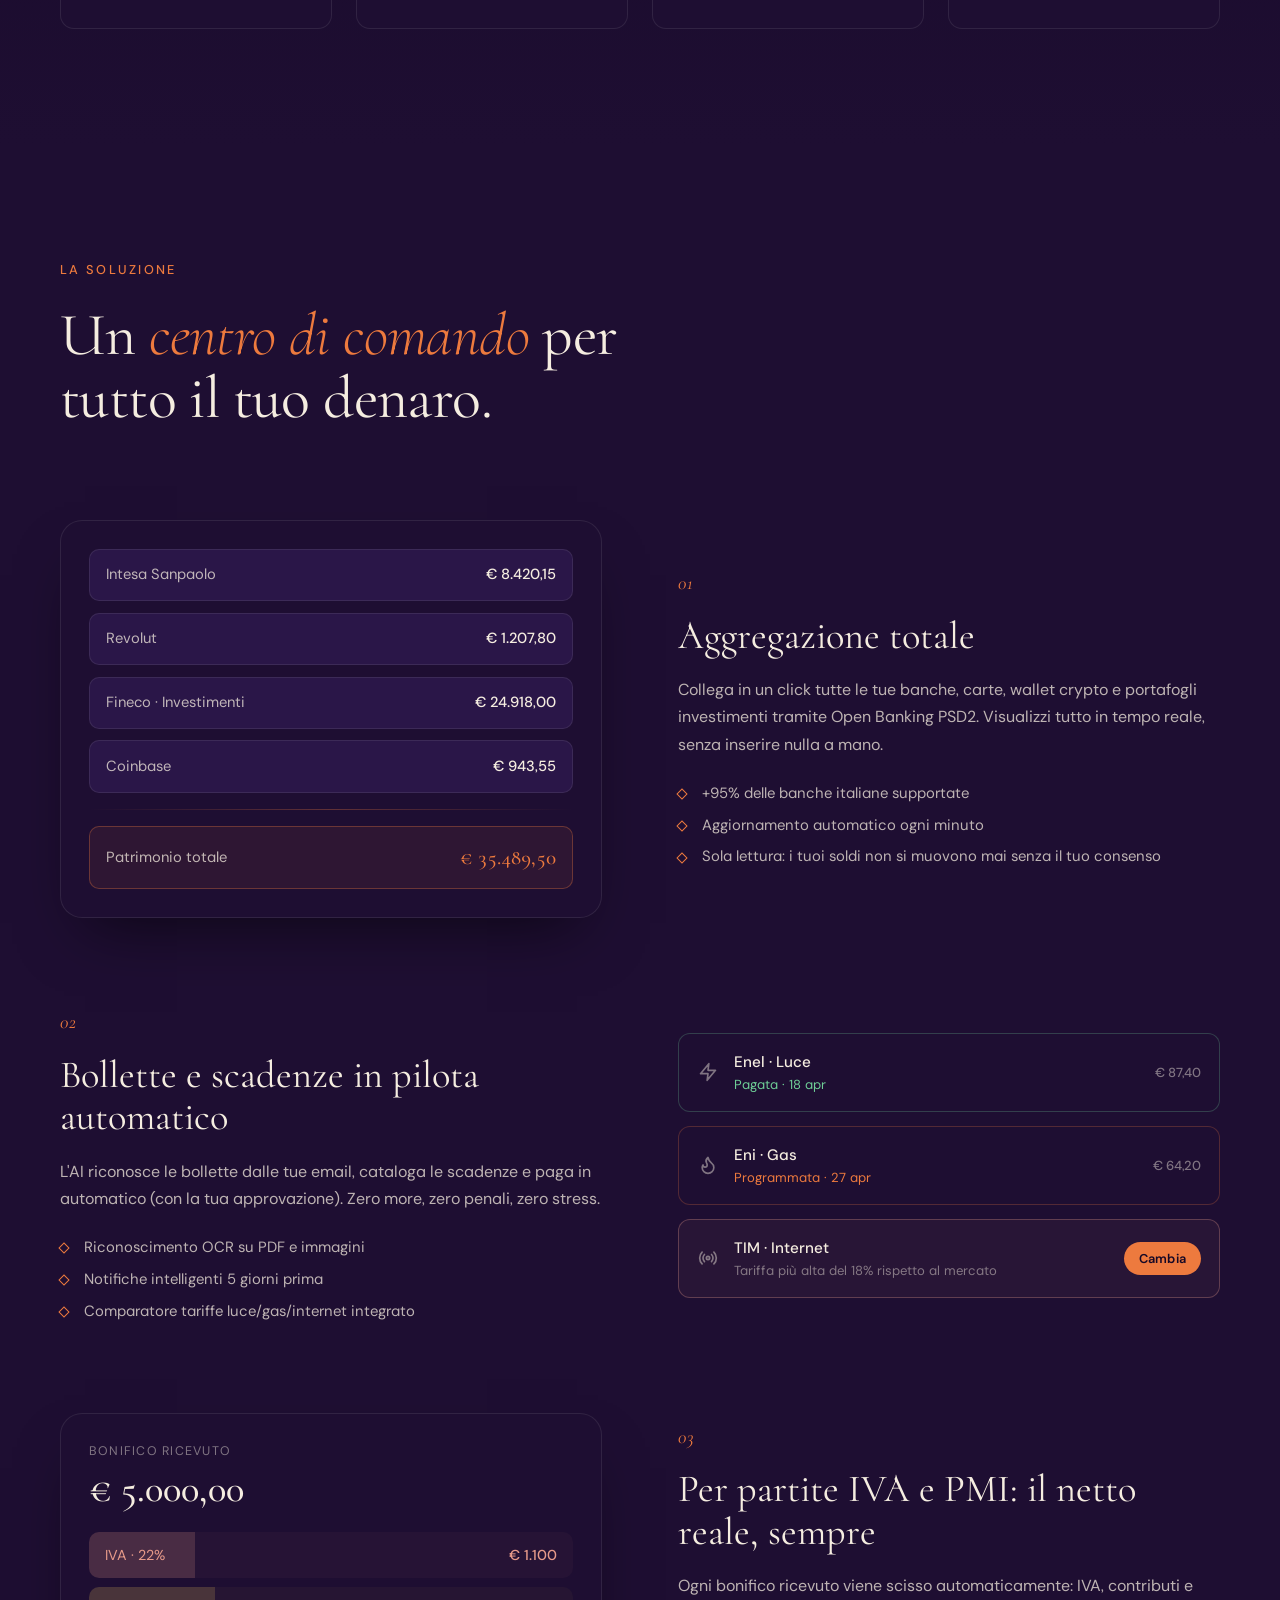
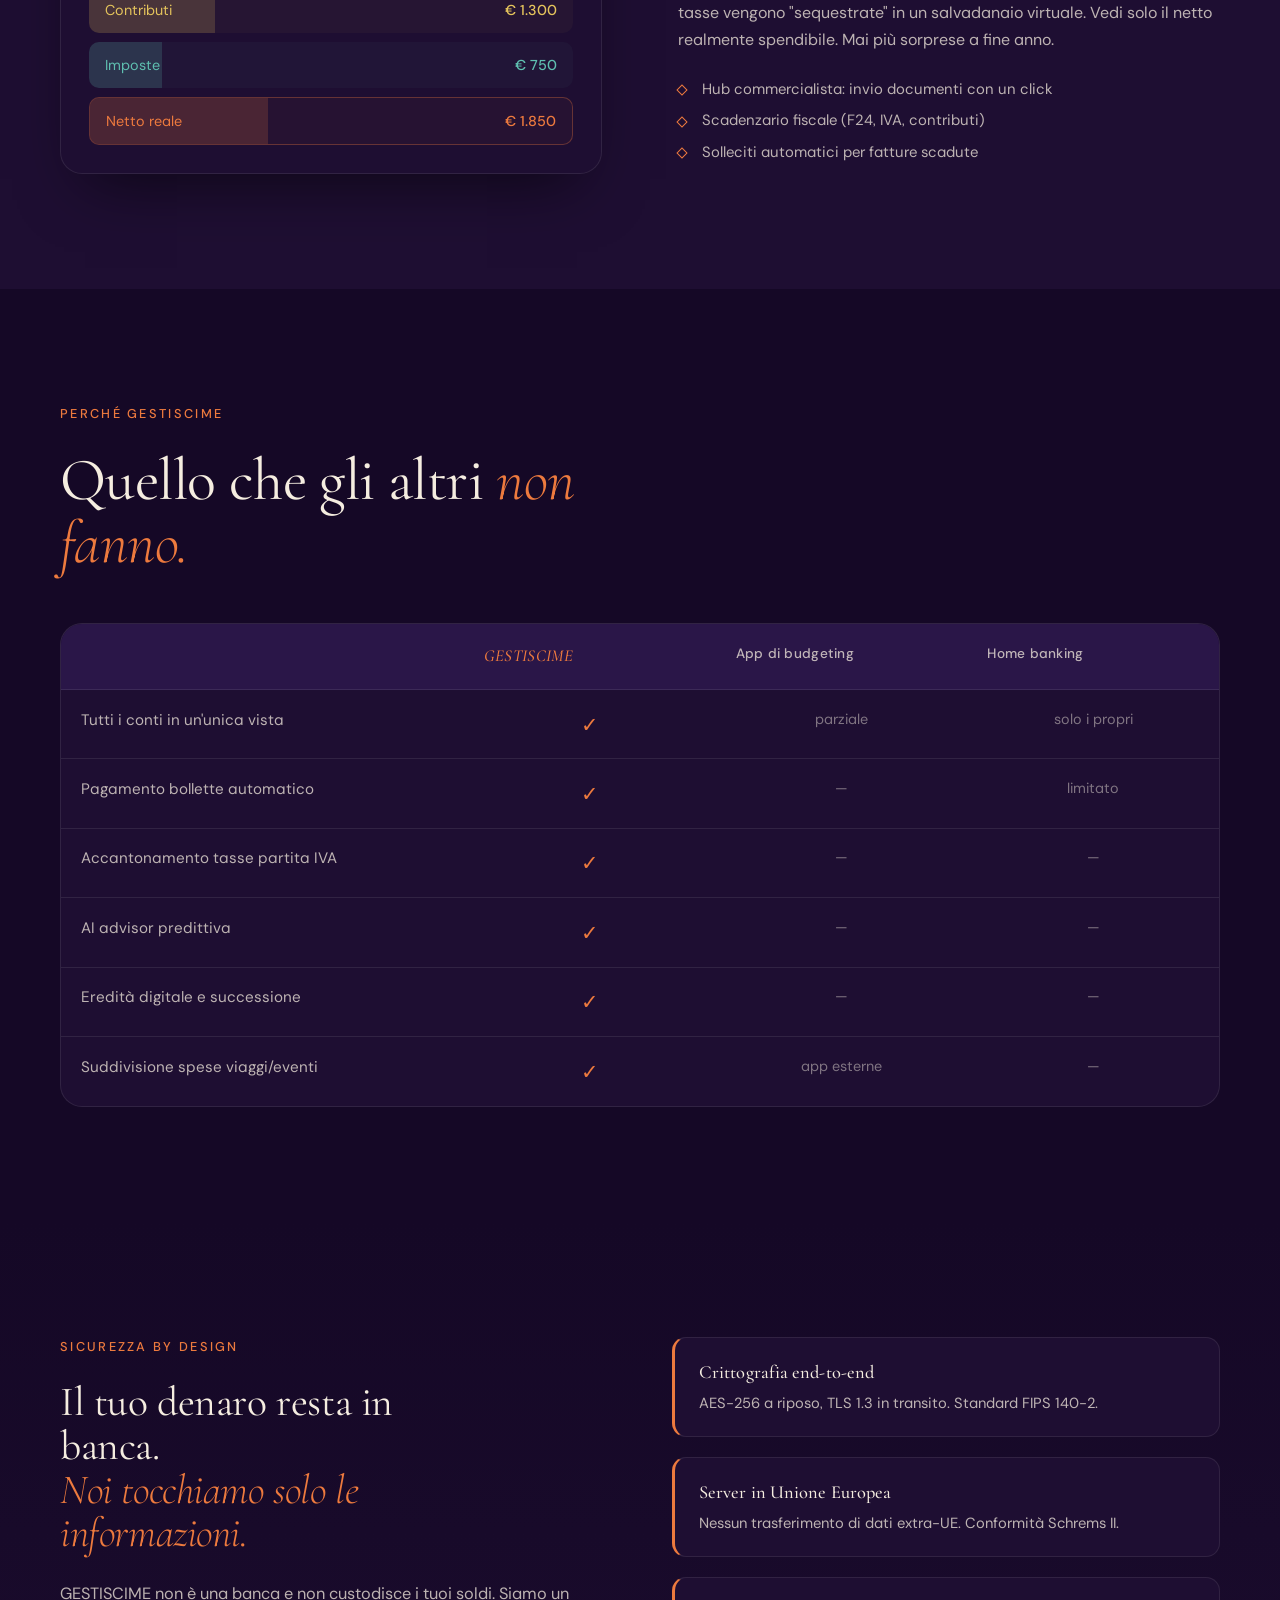
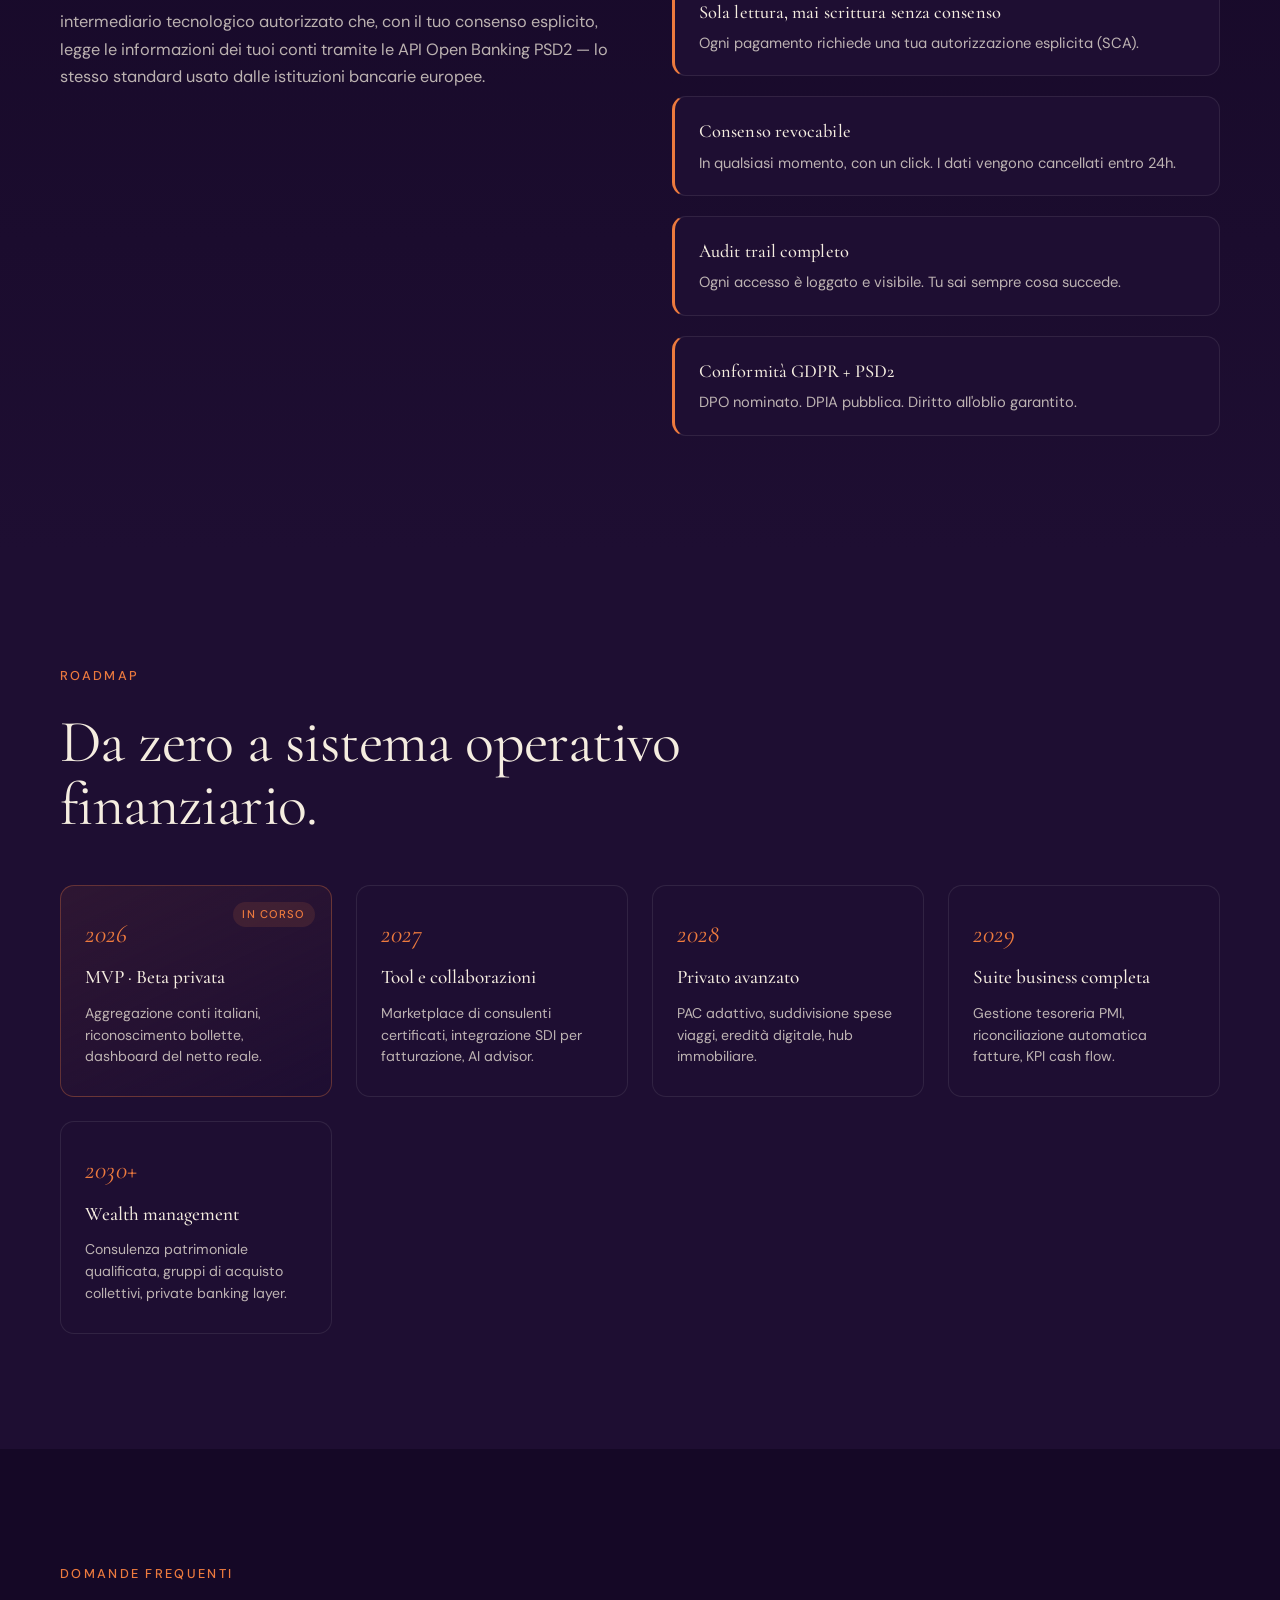
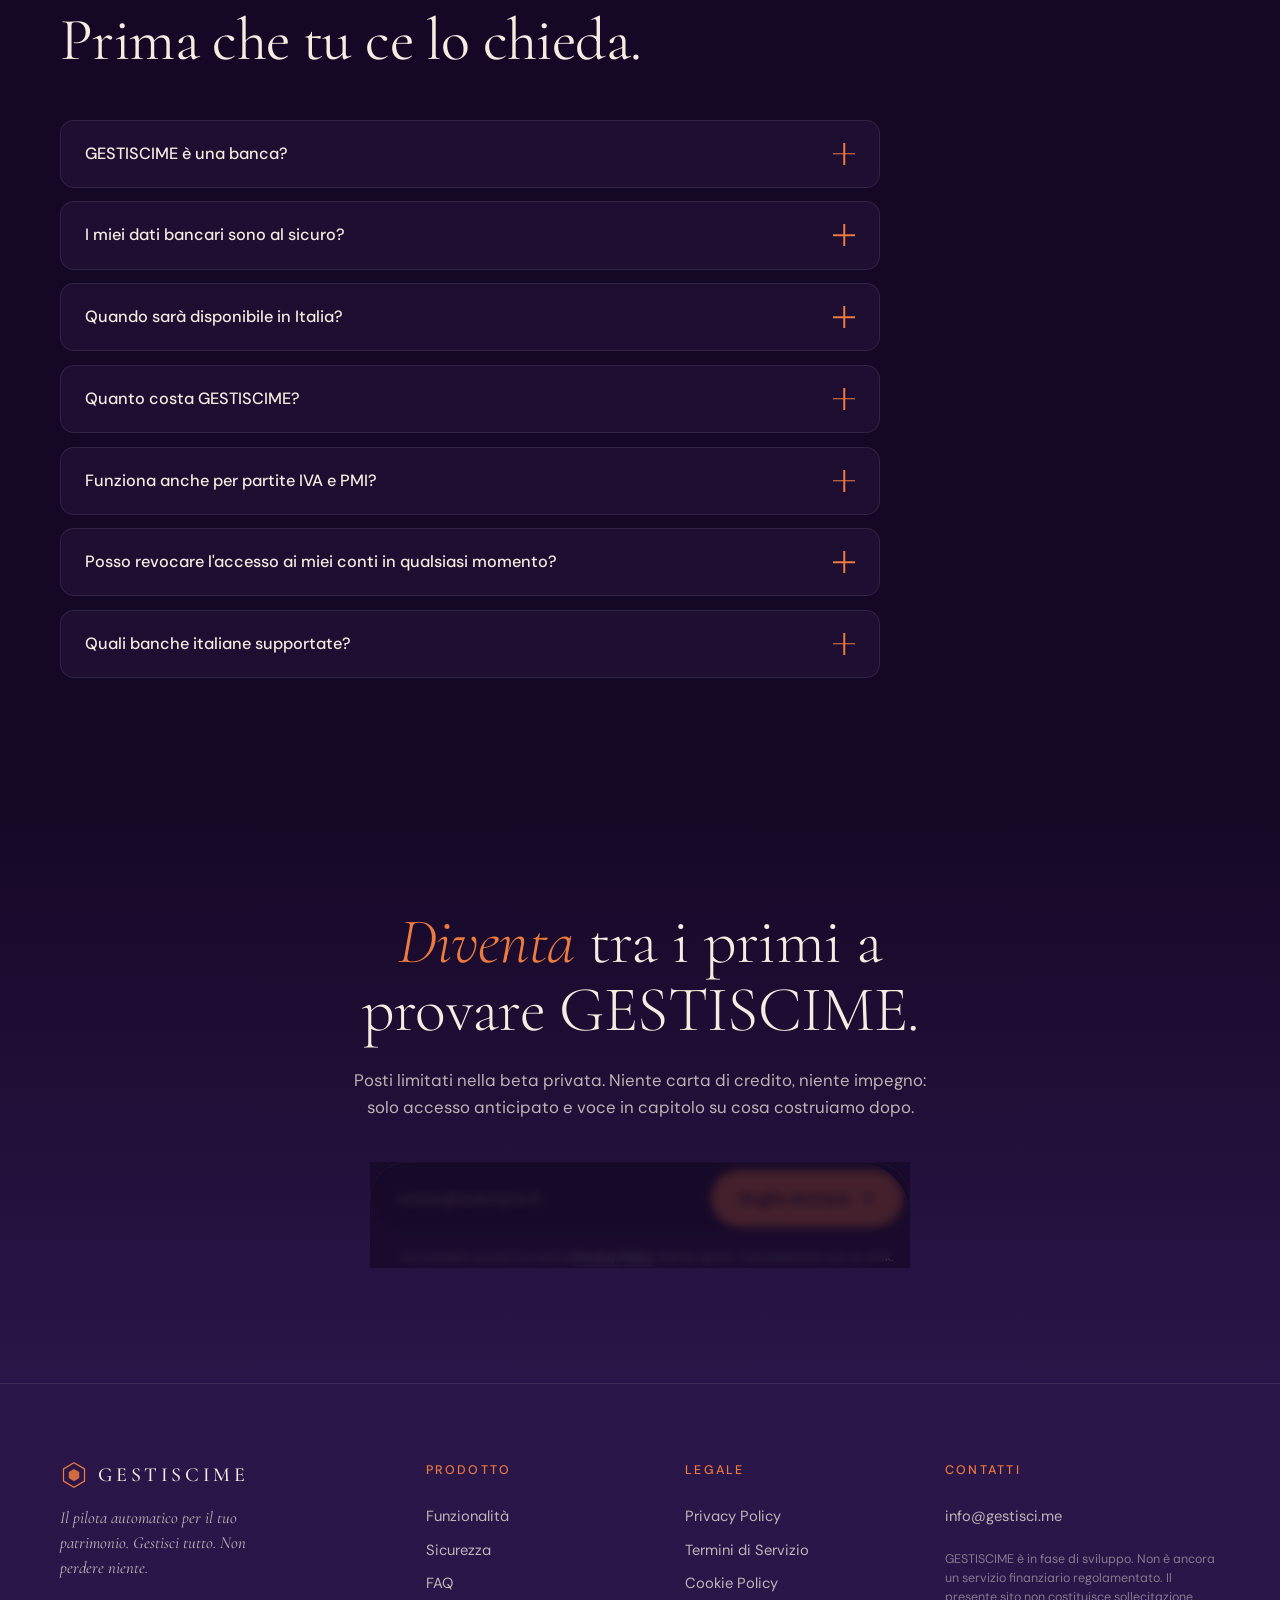
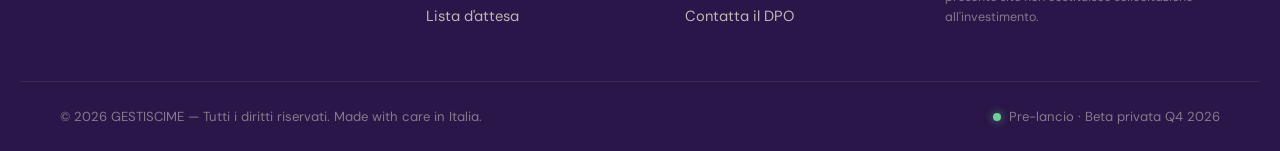
==== commit e3d43cca: "style: replace all text emojis with crisp SVG icons" ====
--- a/index.html
+++ b/index.html
@@ -363,22 +363,22 @@
 
             <ul class="dash-rows">
               <li>
-                <span class="dash-row-icon" aria-hidden="true">⚡</span>
+                <span class="dash-row-icon" aria-hidden="true"><svg width="18" height="18" viewBox="0 0 24 24" fill="none" stroke="currentColor" stroke-width="2" stroke-linecap="round" stroke-linejoin="round"><polygon points="13 2 3 14 12 14 11 22 21 10 12 10 13 2"></polygon></svg></span>
                 <span class="dash-row-label">Bolletta luce — Enel</span>
                 <span class="dash-row-value">Pagata</span>
               </li>
               <li>
-                <span class="dash-row-icon" aria-hidden="true">🏠</span>
+                <span class="dash-row-icon" aria-hidden="true"><svg width="18" height="18" viewBox="0 0 24 24" fill="none" stroke="currentColor" stroke-width="2" stroke-linecap="round" stroke-linejoin="round"><path d="M3 9l9-7 9 7v11a2 2 0 0 1-2 2H5a2 2 0 0 1-2-2z"></path><polyline points="9 22 9 12 15 12 15 22"></polyline></svg></span>
                 <span class="dash-row-label">Affitto · scadenza 2 giorni</span>
                 <span class="dash-row-value dash-row-value--warn">Programmato</span>
               </li>
               <li>
-                <span class="dash-row-icon" aria-hidden="true">📈</span>
+                <span class="dash-row-icon" aria-hidden="true"><svg width="18" height="18" viewBox="0 0 24 24" fill="none" stroke="currentColor" stroke-width="2" stroke-linecap="round" stroke-linejoin="round"><polyline points="23 6 13.5 15.5 8.5 10.5 1 18"></polyline><polyline points="17 6 23 6 23 12"></polyline></svg></span>
                 <span class="dash-row-label">PAC adattivo · ETF World</span>
                 <span class="dash-row-value">+€ 250</span>
               </li>
               <li>
-                <span class="dash-row-icon" aria-hidden="true">🧾</span>
+                <span class="dash-row-icon" aria-hidden="true"><svg width="18" height="18" viewBox="0 0 24 24" fill="none" stroke="currentColor" stroke-width="2" stroke-linecap="round" stroke-linejoin="round"><path d="M4 2v20l2-1 2 1 2-1 2 1 2-1 2 1 2-1 2 1V2l-2 1-2-1-2 1-2-1-2 1-2-1-2 1z"></path><line x1="16" y1="8" x2="8" y2="8"></line><line x1="16" y1="12" x2="8" y2="12"></line><line x1="10" y1="16" x2="8" y2="16"></line></svg></span>
                 <span class="dash-row-label">Accantonamento IVA Q4</span>
                 <span class="dash-row-value">€ 1.420</span>
               </li>
@@ -423,22 +423,22 @@
         </h2>
         <div class="problem-grid">
           <div class="problem-card">
-            <div class="problem-icon">🏦</div>
+            <div class="problem-icon"><svg width="32" height="32" viewBox="0 0 24 24" fill="none" stroke="currentColor" stroke-width="2" stroke-linecap="round" stroke-linejoin="round"><rect x="2" y="20" width="20" height="2"></rect><rect x="4" y="10" width="4" height="10"></rect><rect x="16" y="10" width="4" height="10"></rect><polygon points="12 4 20 10 4 10 12 4"></polygon></svg></div>
             <h3>Conti sparsi</h3>
             <p>L'app della banca, quella della carta prepagata, quella del wallet crypto. Otto password, zero visione d'insieme.</p>
           </div>
           <div class="problem-card">
-            <div class="problem-icon">📩</div>
+            <div class="problem-icon"><svg width="32" height="32" viewBox="0 0 24 24" fill="none" stroke="currentColor" stroke-width="2" stroke-linecap="round" stroke-linejoin="round"><path d="M4 4h16c1.1 0 2 .9 2 2v12c0 1.1-.9 2-2 2H4c-1.1 0-2-.9-2-2V6c0-1.1.9-2 2-2z"></path><polyline points="22,6 12,13 2,6"></polyline></svg></div>
             <h3>Bollette dimenticate</h3>
             <p>Email che si perdono, scadenze che arrivano, more che si moltiplicano. Solo gli italiani perdono in media oltre €1.800 in 10 anni per cattiva gestione.</p>
           </div>
           <div class="problem-card">
-            <div class="problem-icon">🧾</div>
+            <div class="problem-icon"><svg width="32" height="32" viewBox="0 0 24 24" fill="none" stroke="currentColor" stroke-width="2" stroke-linecap="round" stroke-linejoin="round"><path d="M4 2v20l2-1 2 1 2-1 2 1 2-1 2 1 2-1 2 1V2l-2 1-2-1-2 1-2-1-2 1-2-1-2 1z"></path><line x1="16" y1="8" x2="8" y2="8"></line><line x1="16" y1="12" x2="8" y2="12"></line><line x1="10" y1="16" x2="8" y2="16"></line></svg></div>
             <h3>Tasse opache</h3>
             <p>Per chi ha partita IVA: «quanto è davvero mio di questo bonifico?» è la domanda che non dovrebbe esistere.</p>
           </div>
           <div class="problem-card">
-            <div class="problem-icon">📉</div>
+            <div class="problem-icon"><svg width="32" height="32" viewBox="0 0 24 24" fill="none" stroke="currentColor" stroke-width="2" stroke-linecap="round" stroke-linejoin="round"><polyline points="23 18 13.5 8.5 8.5 13.5 1 6"></polyline><polyline points="17 18 23 18 23 12"></polyline></svg></div>
             <h3>Liquidità ferma</h3>
             <p>Soldi sul conto che l'inflazione mangia. Nessuno ti ricorda che potresti farli rendere.</p>
           </div>
@@ -513,7 +513,7 @@
           <div class="feature-visual">
             <div class="bills-stack">
               <div class="bill-card bill-card--paid">
-                <span class="bill-icon">⚡</span>
+                <span class="bill-icon"><svg width="20" height="20" viewBox="0 0 24 24" fill="none" stroke="currentColor" stroke-width="2" stroke-linecap="round" stroke-linejoin="round"><polygon points="13 2 3 14 12 14 11 22 21 10 12 10 13 2"></polygon></svg></span>
                 <div>
                   <strong>Enel · Luce</strong>
                   <span>Pagata · 18 apr</span>
@@ -521,7 +521,7 @@
                 <span class="bill-amount">€ 87,40</span>
               </div>
               <div class="bill-card bill-card--scheduled">
-                <span class="bill-icon">🔥</span>
+                <span class="bill-icon"><svg width="20" height="20" viewBox="0 0 24 24" fill="none" stroke="currentColor" stroke-width="2" stroke-linecap="round" stroke-linejoin="round"><path d="M8.5 14.5A2.5 2.5 0 0 0 11 12c0-1.38-.5-2-1-3-1.072-2.143-.224-4.054 2-6 .5 2.5 2 4.9 4 6.5 2 1.6 3 3.5 3 5.5a7 7 0 1 1-14 0c0-1.153.433-2.294 1-3a2.5 2.5 0 0 0 2.5 2.5z"></path></svg></span>
                 <div>
                   <strong>Eni · Gas</strong>
                   <span>Programmata · 27 apr</span>
@@ -529,7 +529,7 @@
                 <span class="bill-amount">€ 64,20</span>
               </div>
               <div class="bill-card bill-card--alert">
-                <span class="bill-icon">📡</span>
+                <span class="bill-icon"><svg width="20" height="20" viewBox="0 0 24 24" fill="none" stroke="currentColor" stroke-width="2" stroke-linecap="round" stroke-linejoin="round"><circle cx="12" cy="12" r="2"></circle><path d="M16.24 7.76a6 6 0 0 1 0 8.49m-8.48 0a6 6 0 0 1 0-8.49m11.31-2.82a10 10 0 0 1 0 14.14m-14.14 0a10 10 0 0 1 0-14.14"></path></svg></span>
                 <div>
                   <strong>TIM · Internet</strong>
                   <span>Tariffa più alta del 18% rispetto al mercato</span>
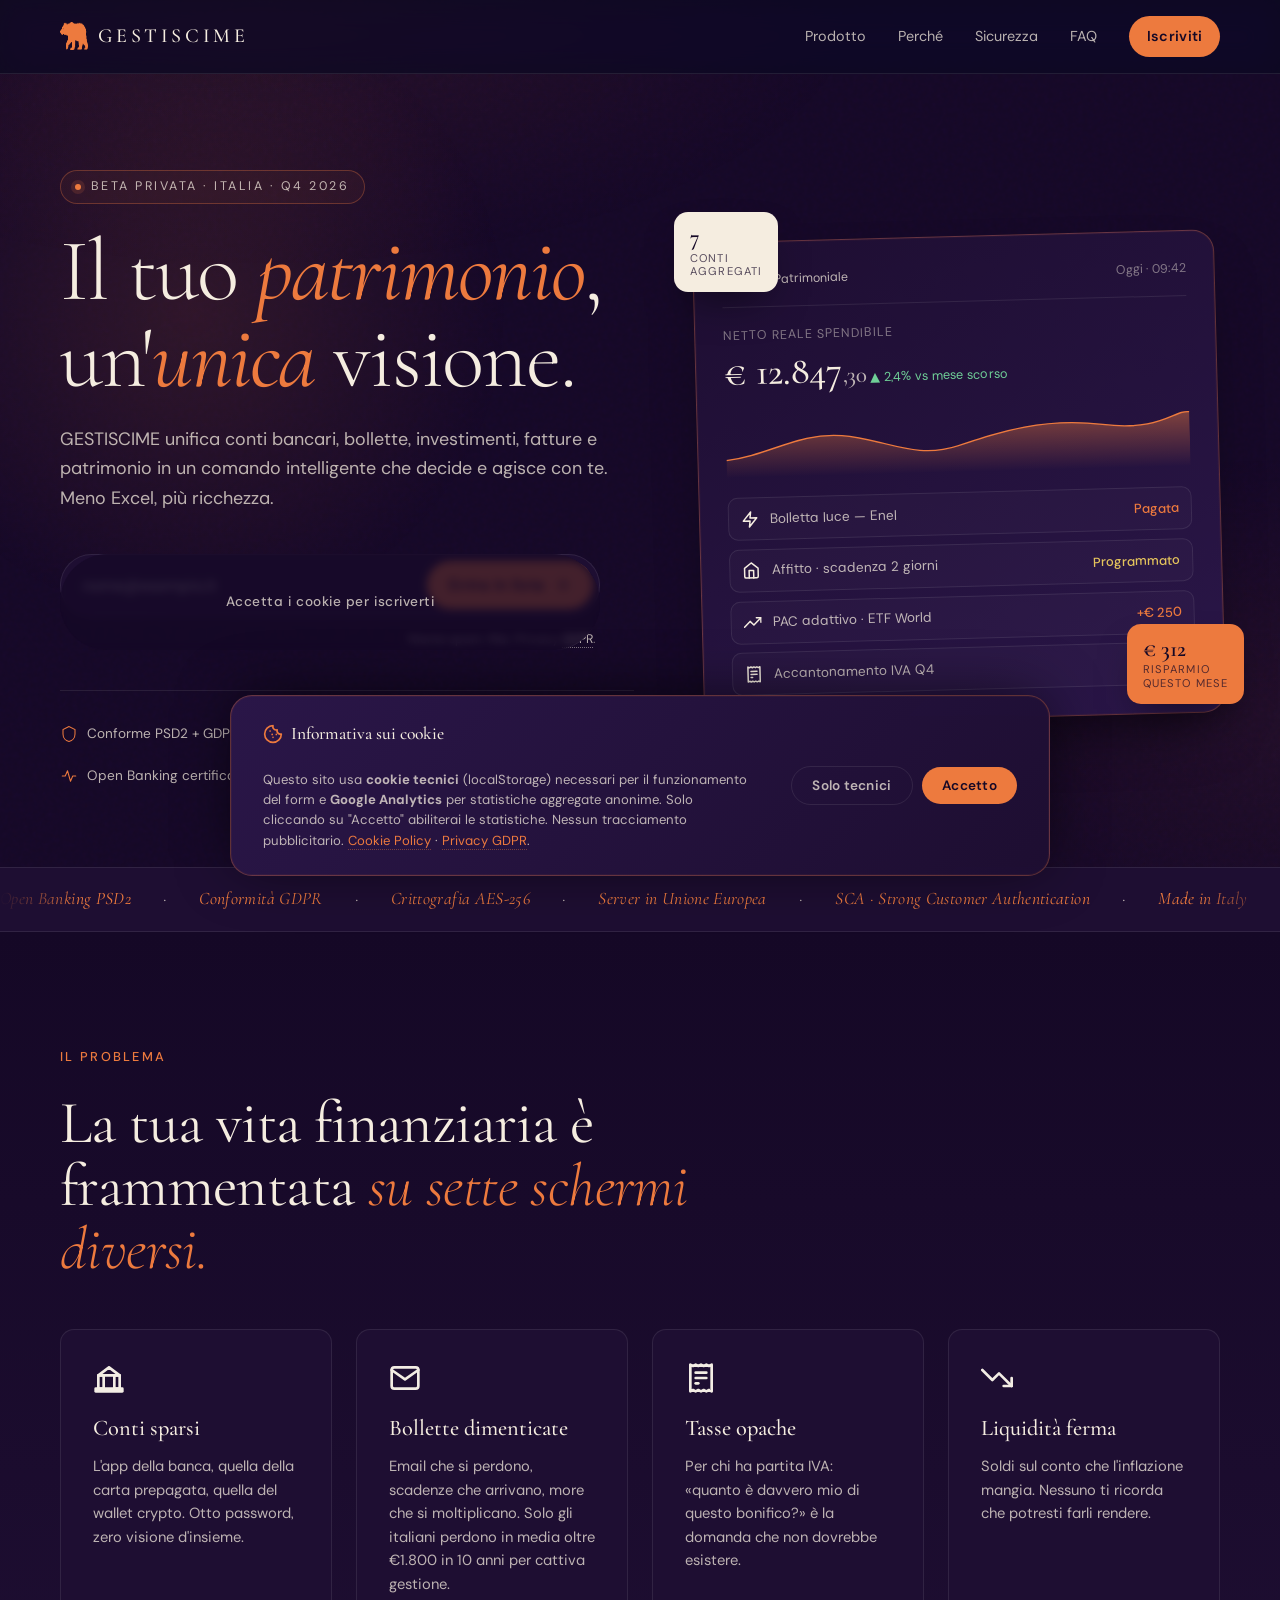
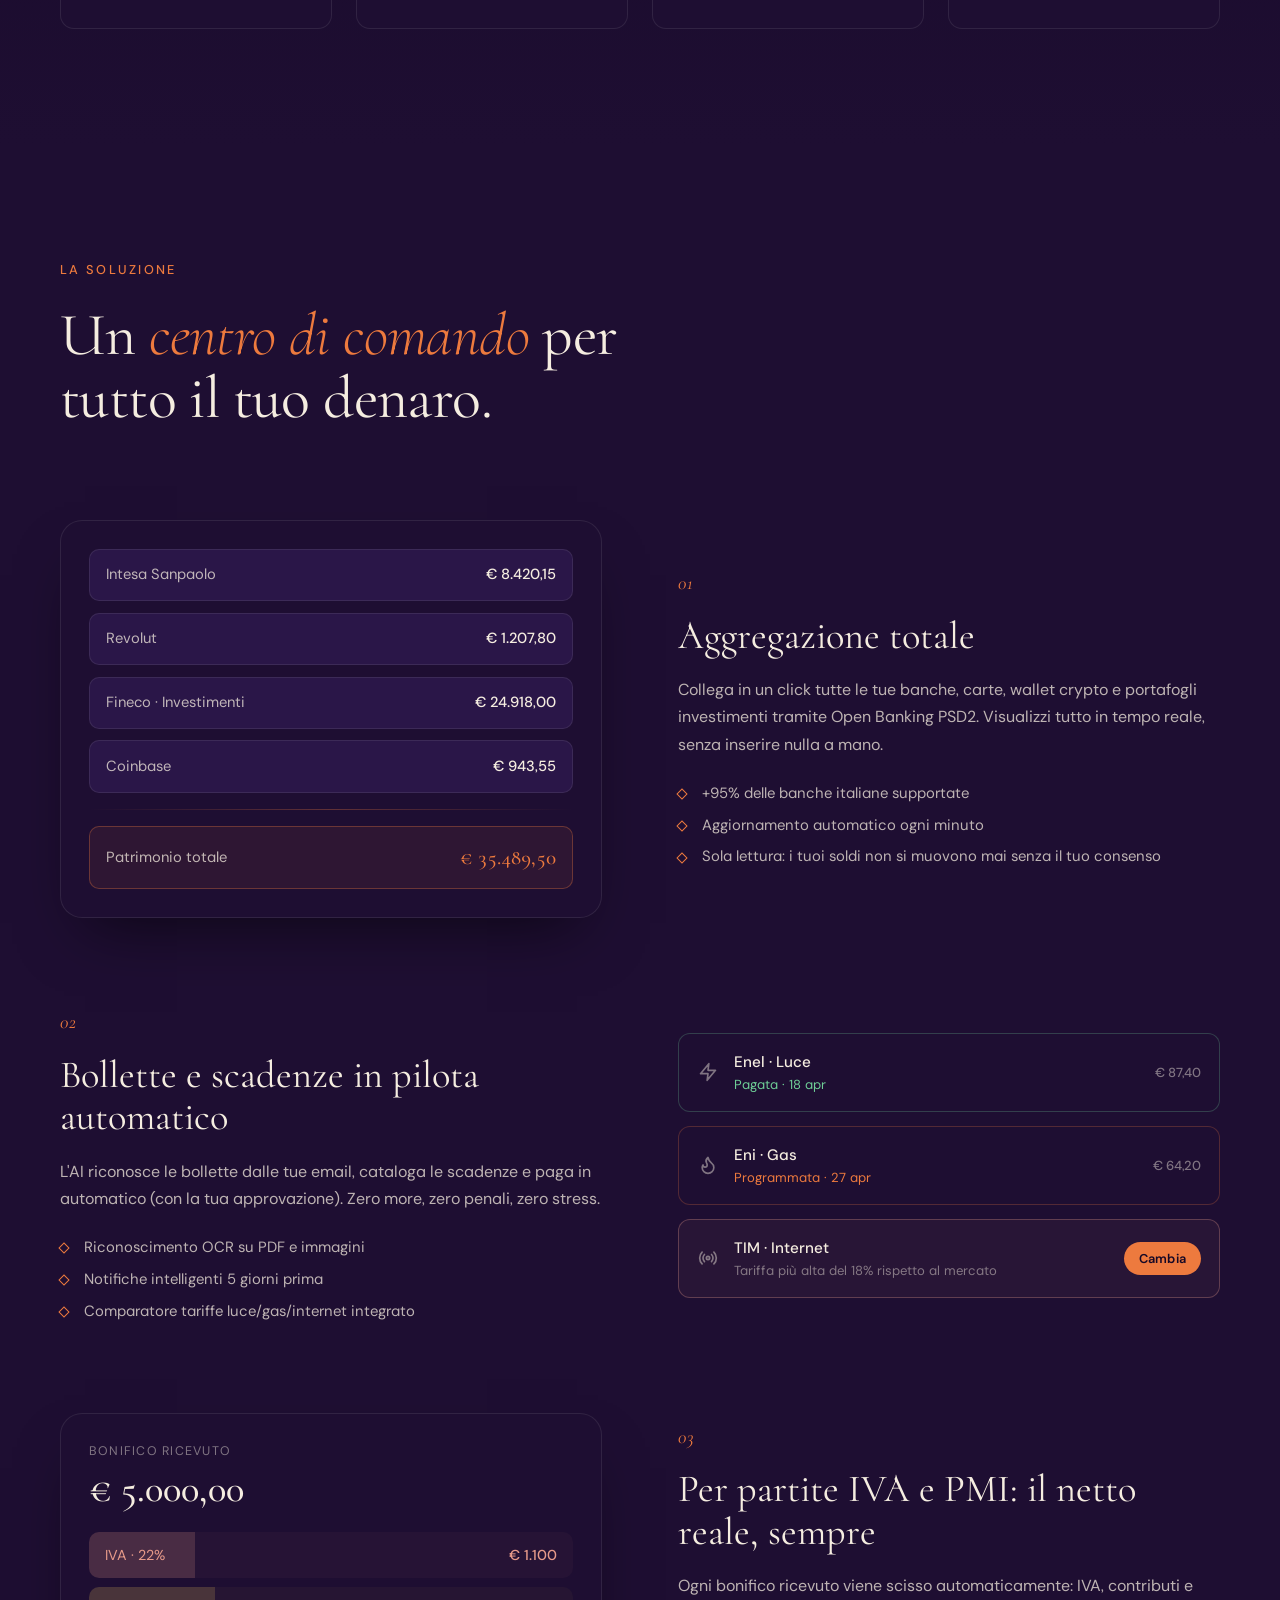
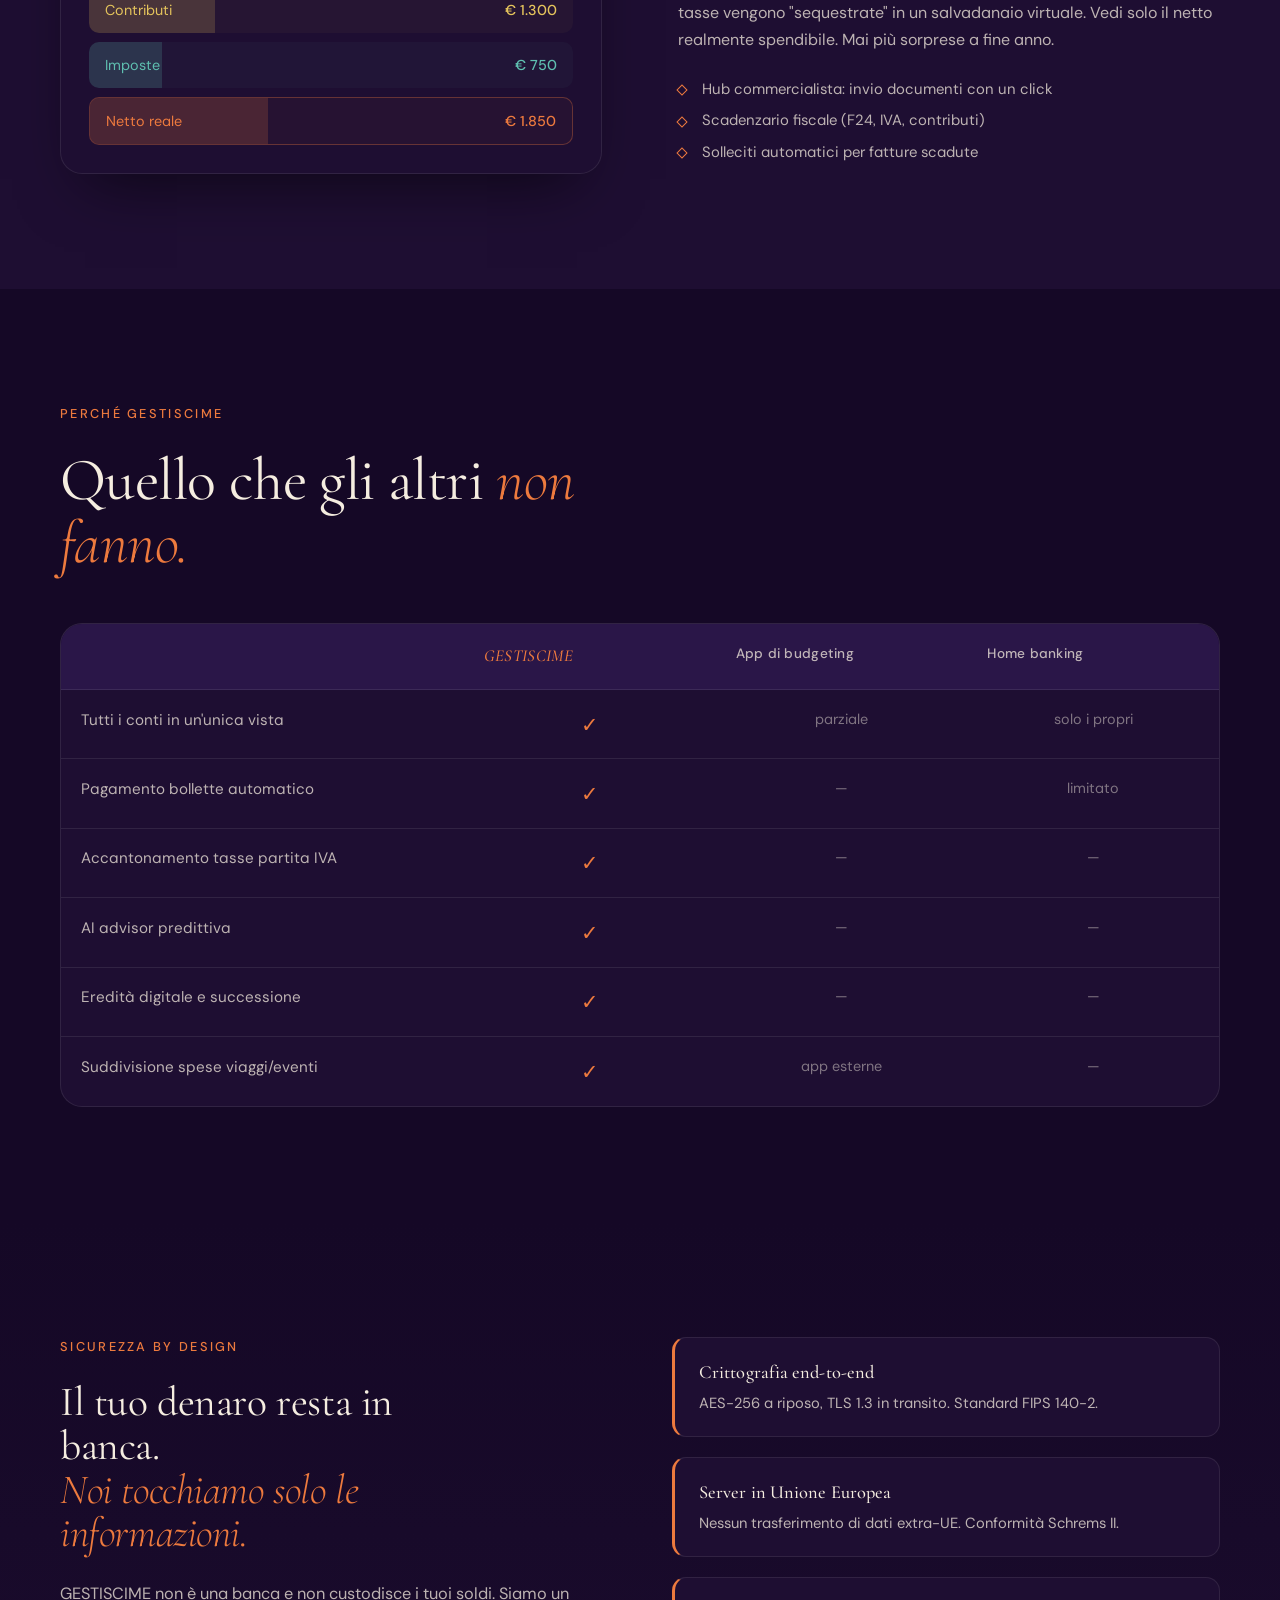
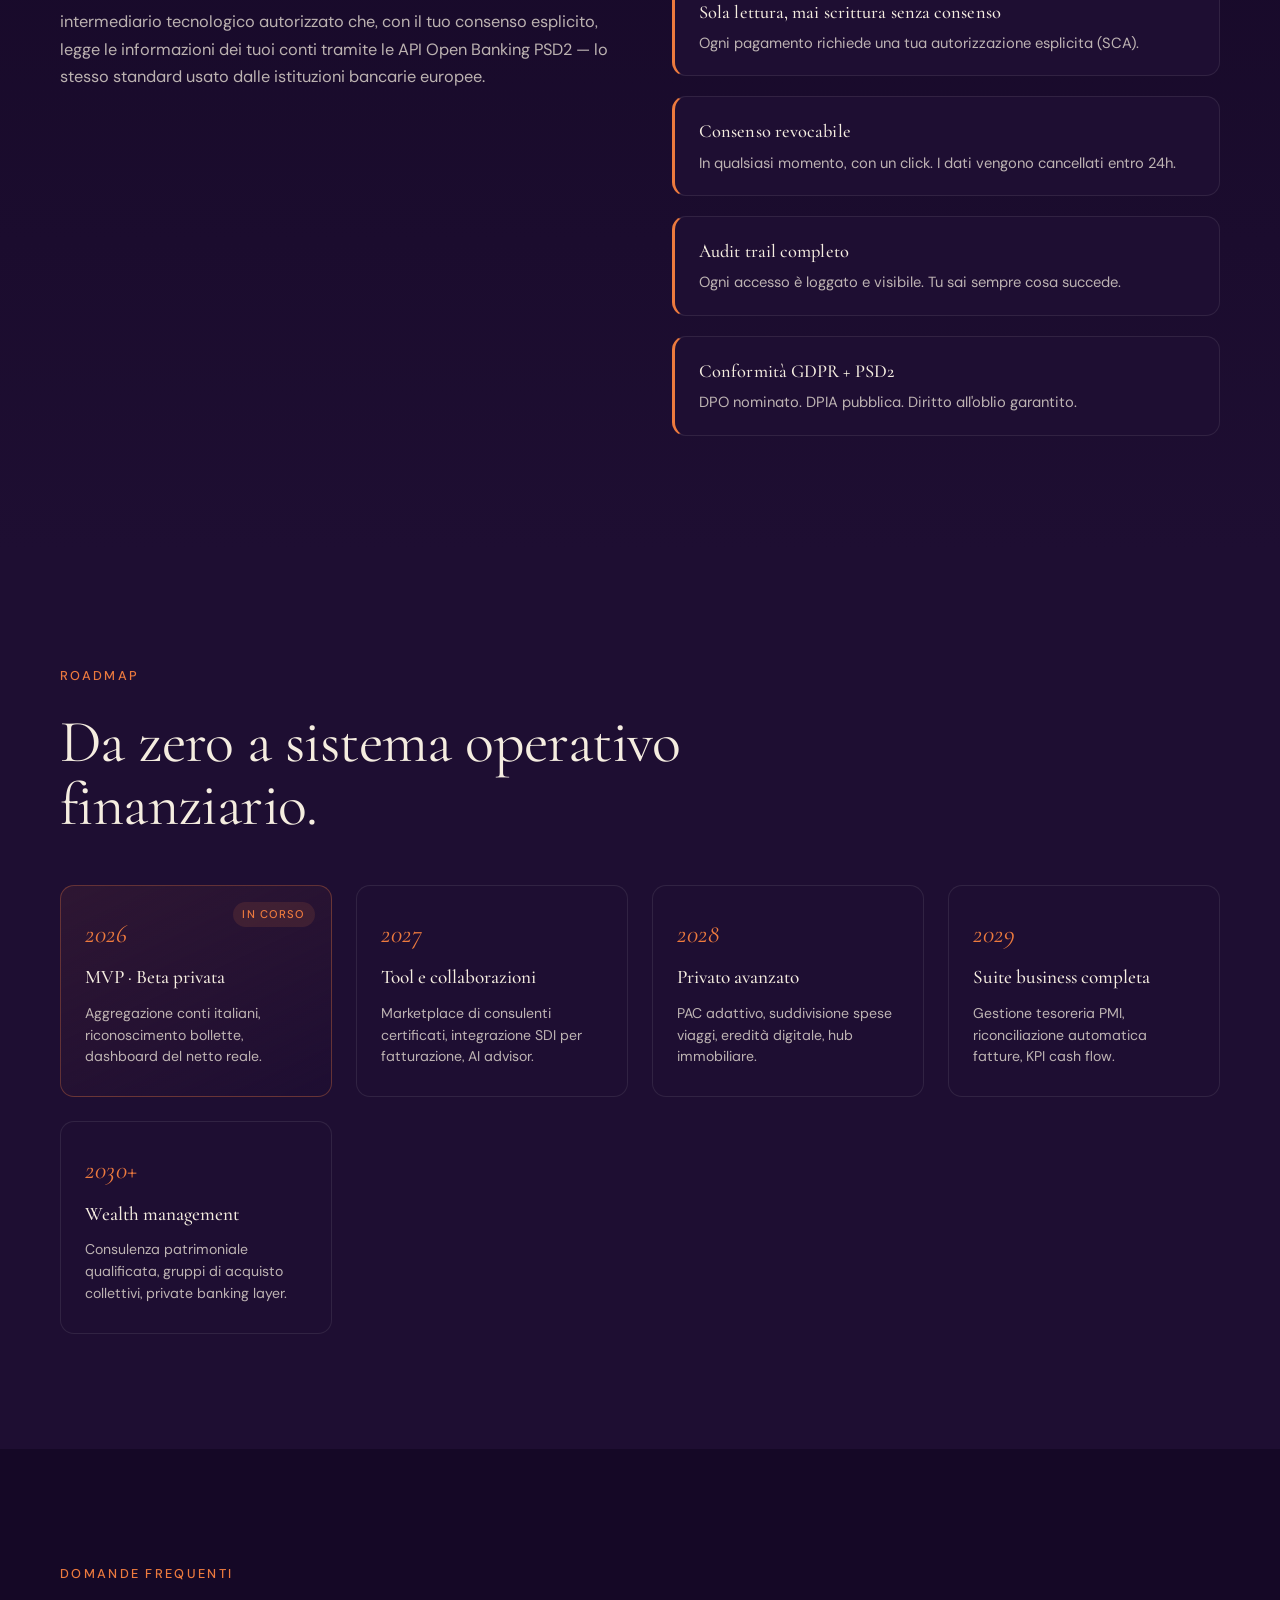
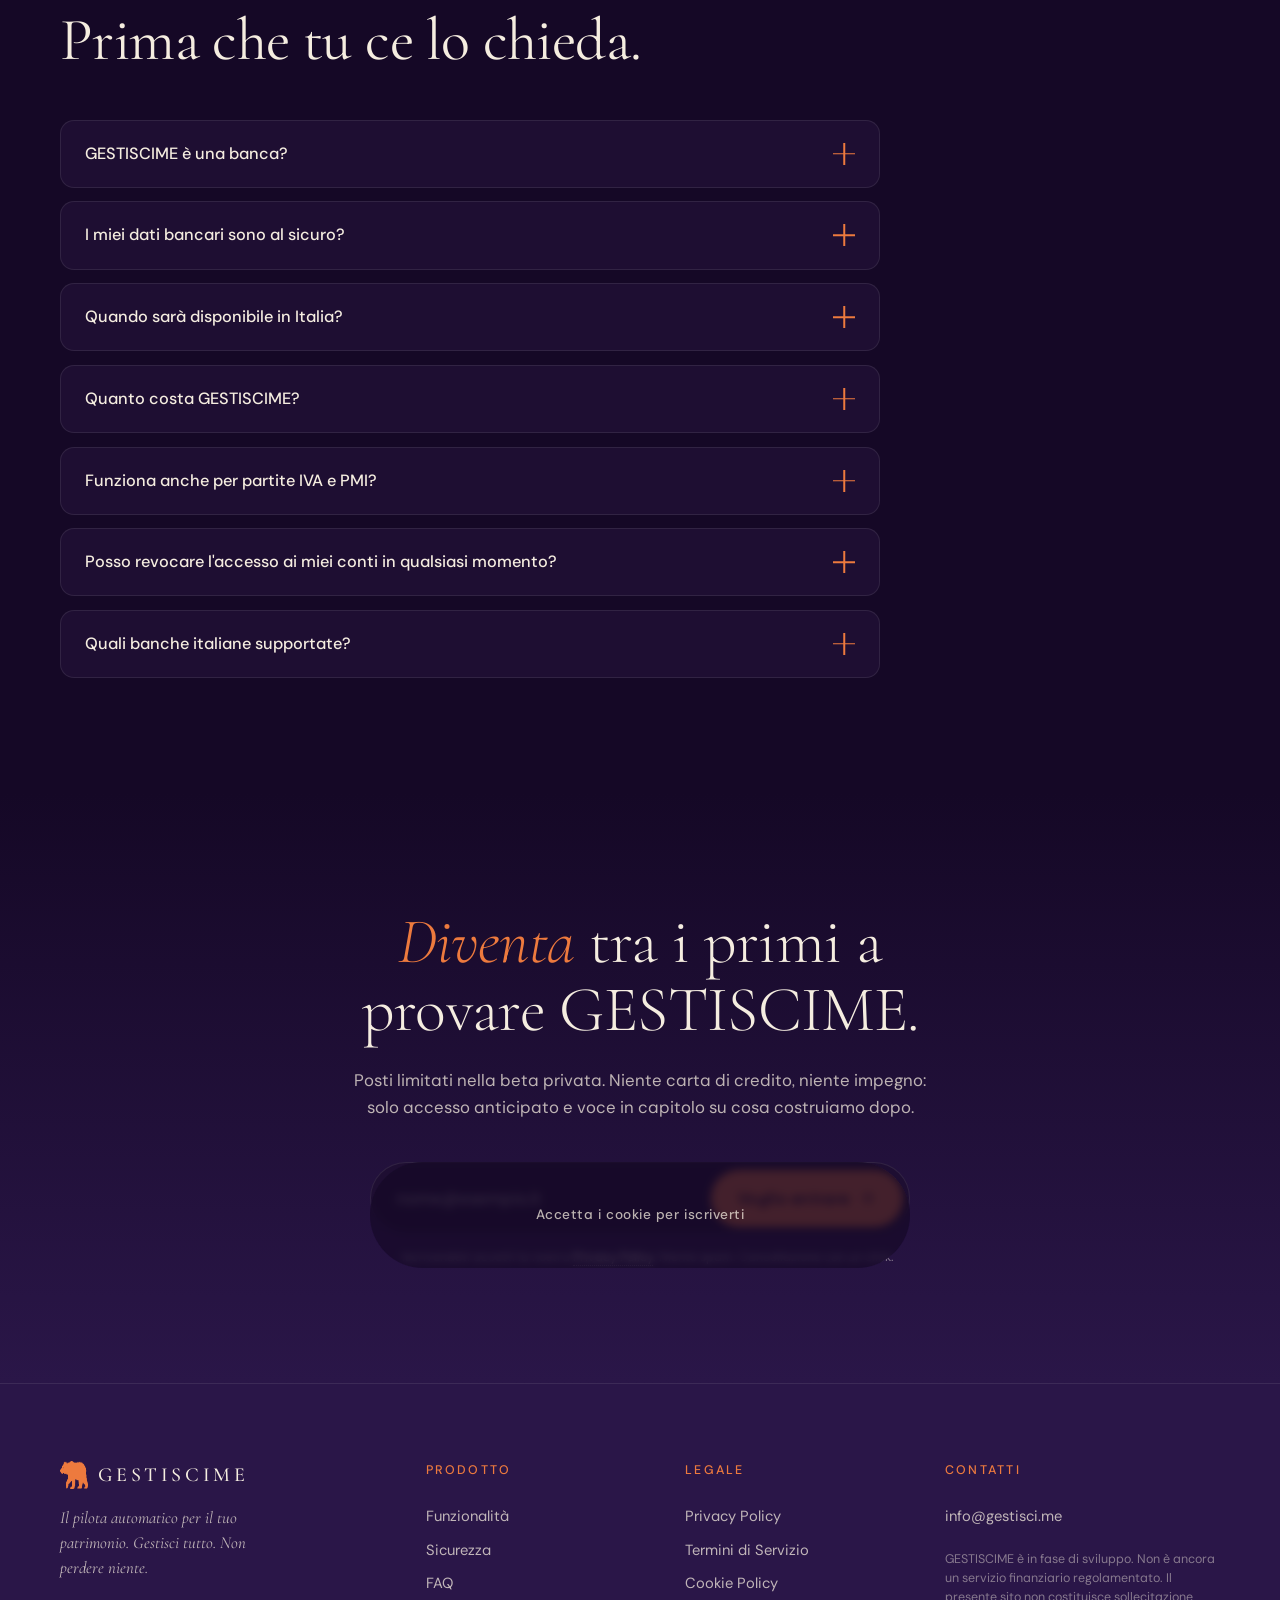
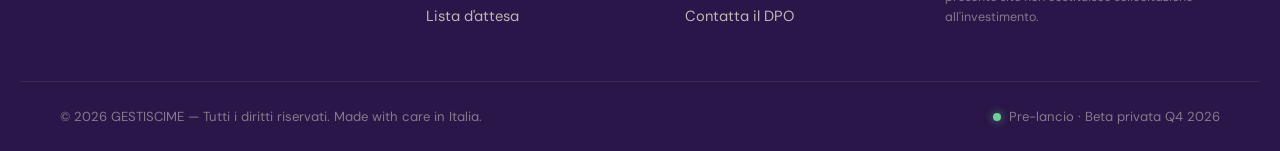
==== commit 21dcbe5a: "feat: replace brand logo with new bear logo" ====
--- a/index.html
+++ b/index.html
@@ -71,7 +71,7 @@
   <meta name="twitter:image:alt" content="GESTISCIME — dashboard di gestione patrimoniale unificata">
 
   <!-- Favicon -->
-  <link rel="icon" type="image/svg+xml" href="./assets/images/favicon.svg">
+  <link rel="icon" type="image/png" href="./assets/images/favicon.png">
   <link rel="alternate icon" href="/favicon.ico">
   <link rel="apple-touch-icon" href="./assets/images/apple-touch-icon.png">
   <link rel="manifest" href="/manifest.json">
@@ -253,10 +253,7 @@
   <header class="site-header" role="banner">
     <div class="container nav-row">
       <a href="./index.html" class="brand" aria-label="GESTISCIME — torna alla home">
-        <svg class="brand-mark" viewBox="0 0 32 32" aria-hidden="true">
-          <path d="M16 2 L28 9 L28 23 L16 30 L4 23 L4 9 Z" fill="none" stroke="currentColor" stroke-width="1.4"/>
-          <path d="M16 9 L22 12.5 L22 19.5 L16 23 L10 19.5 L10 12.5 Z" fill="currentColor" opacity="0.85"/>
-        </svg>
+        <img class="brand-mark" src="./assets/images/logo.png" alt="Logo GESTISCIME">
         <span class="brand-name">GESTISCIME</span>
       </a>
       <nav class="nav-links" aria-label="Navigazione principale">
@@ -888,10 +885,7 @@
     <div class="container footer-grid">
       <div class="footer-brand">
         <a href="./index.html" class="brand brand--footer" aria-label="GESTISCIME — torna alla home">
-          <svg class="brand-mark" viewBox="0 0 32 32" aria-hidden="true">
-            <path d="M16 2 L28 9 L28 23 L16 30 L4 23 L4 9 Z" fill="none" stroke="currentColor" stroke-width="1.4"/>
-            <path d="M16 9 L22 12.5 L22 19.5 L16 23 L10 19.5 L10 12.5 Z" fill="currentColor" opacity="0.85"/>
-          </svg>
+          <img class="brand-mark" src="./assets/images/logo.png" alt="Logo GESTISCIME">
           <span class="brand-name">GESTISCIME</span>
         </a>
         <p class="footer-tag">
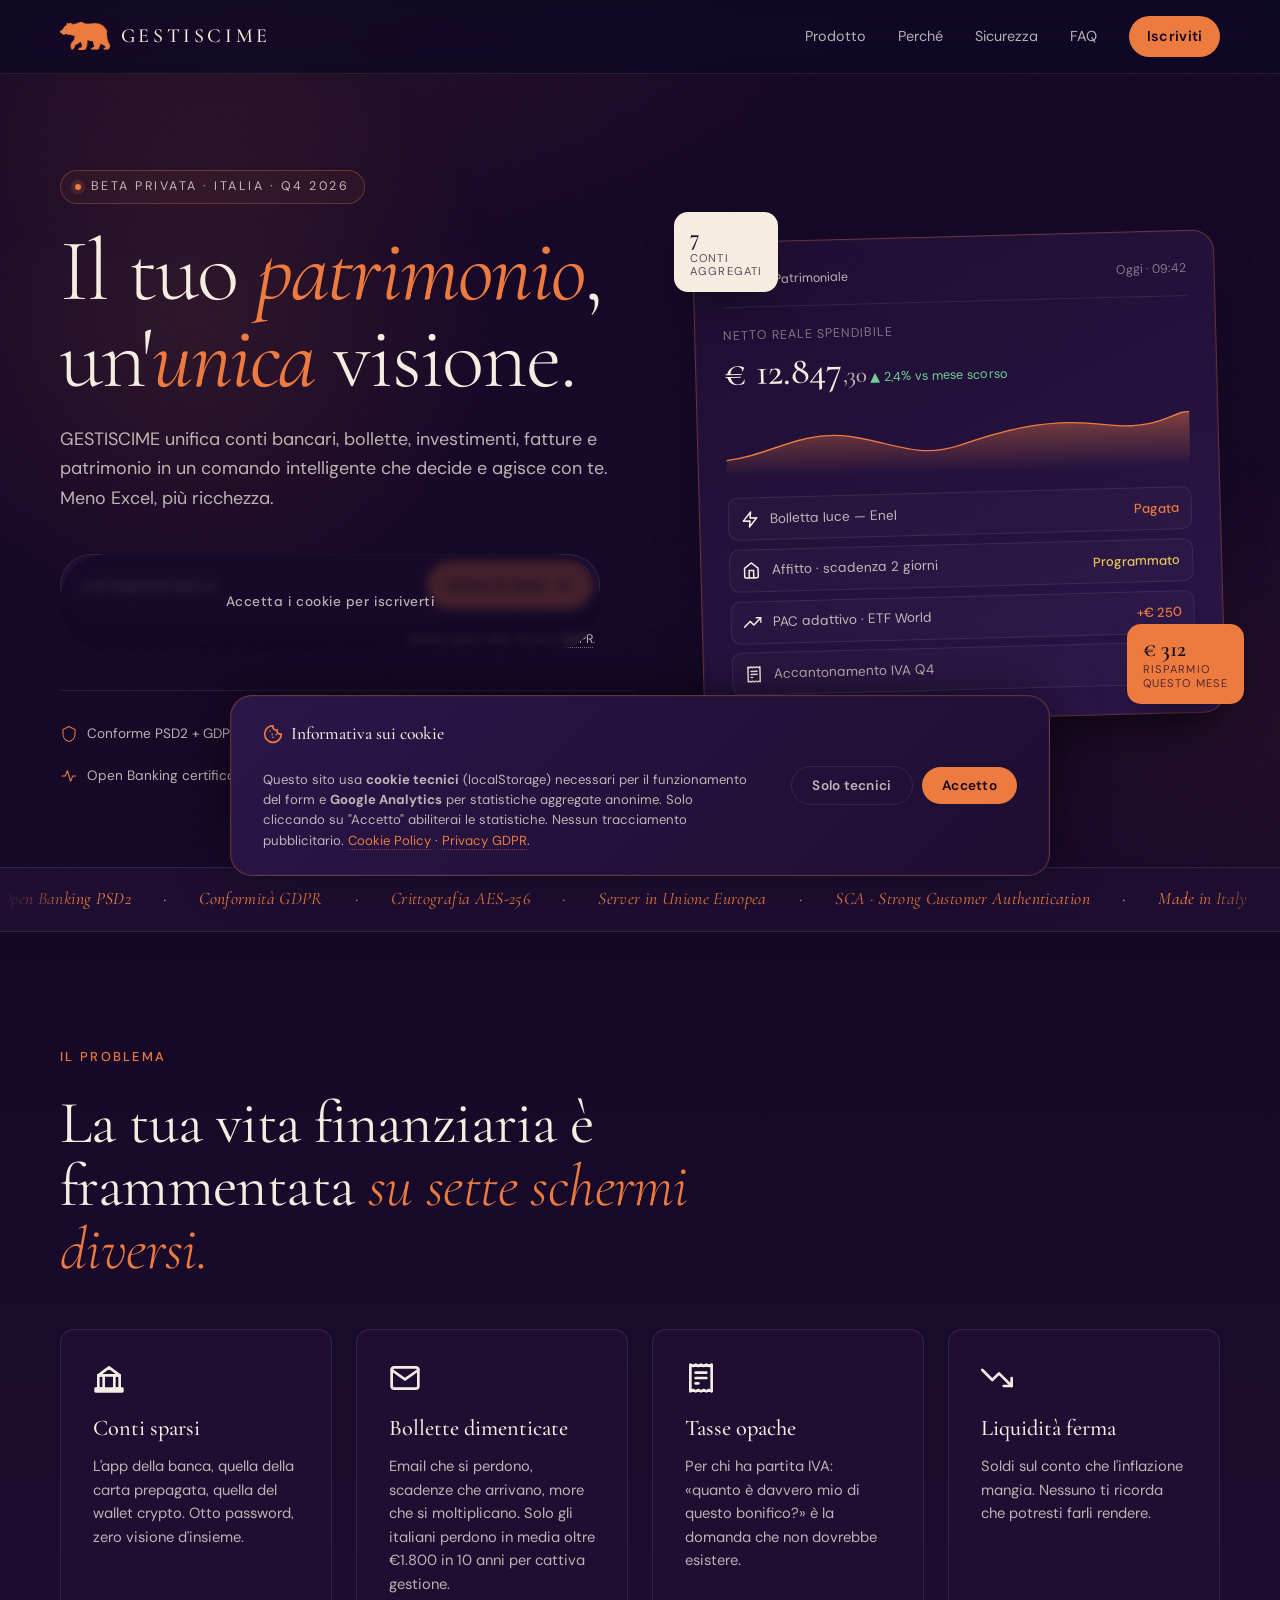
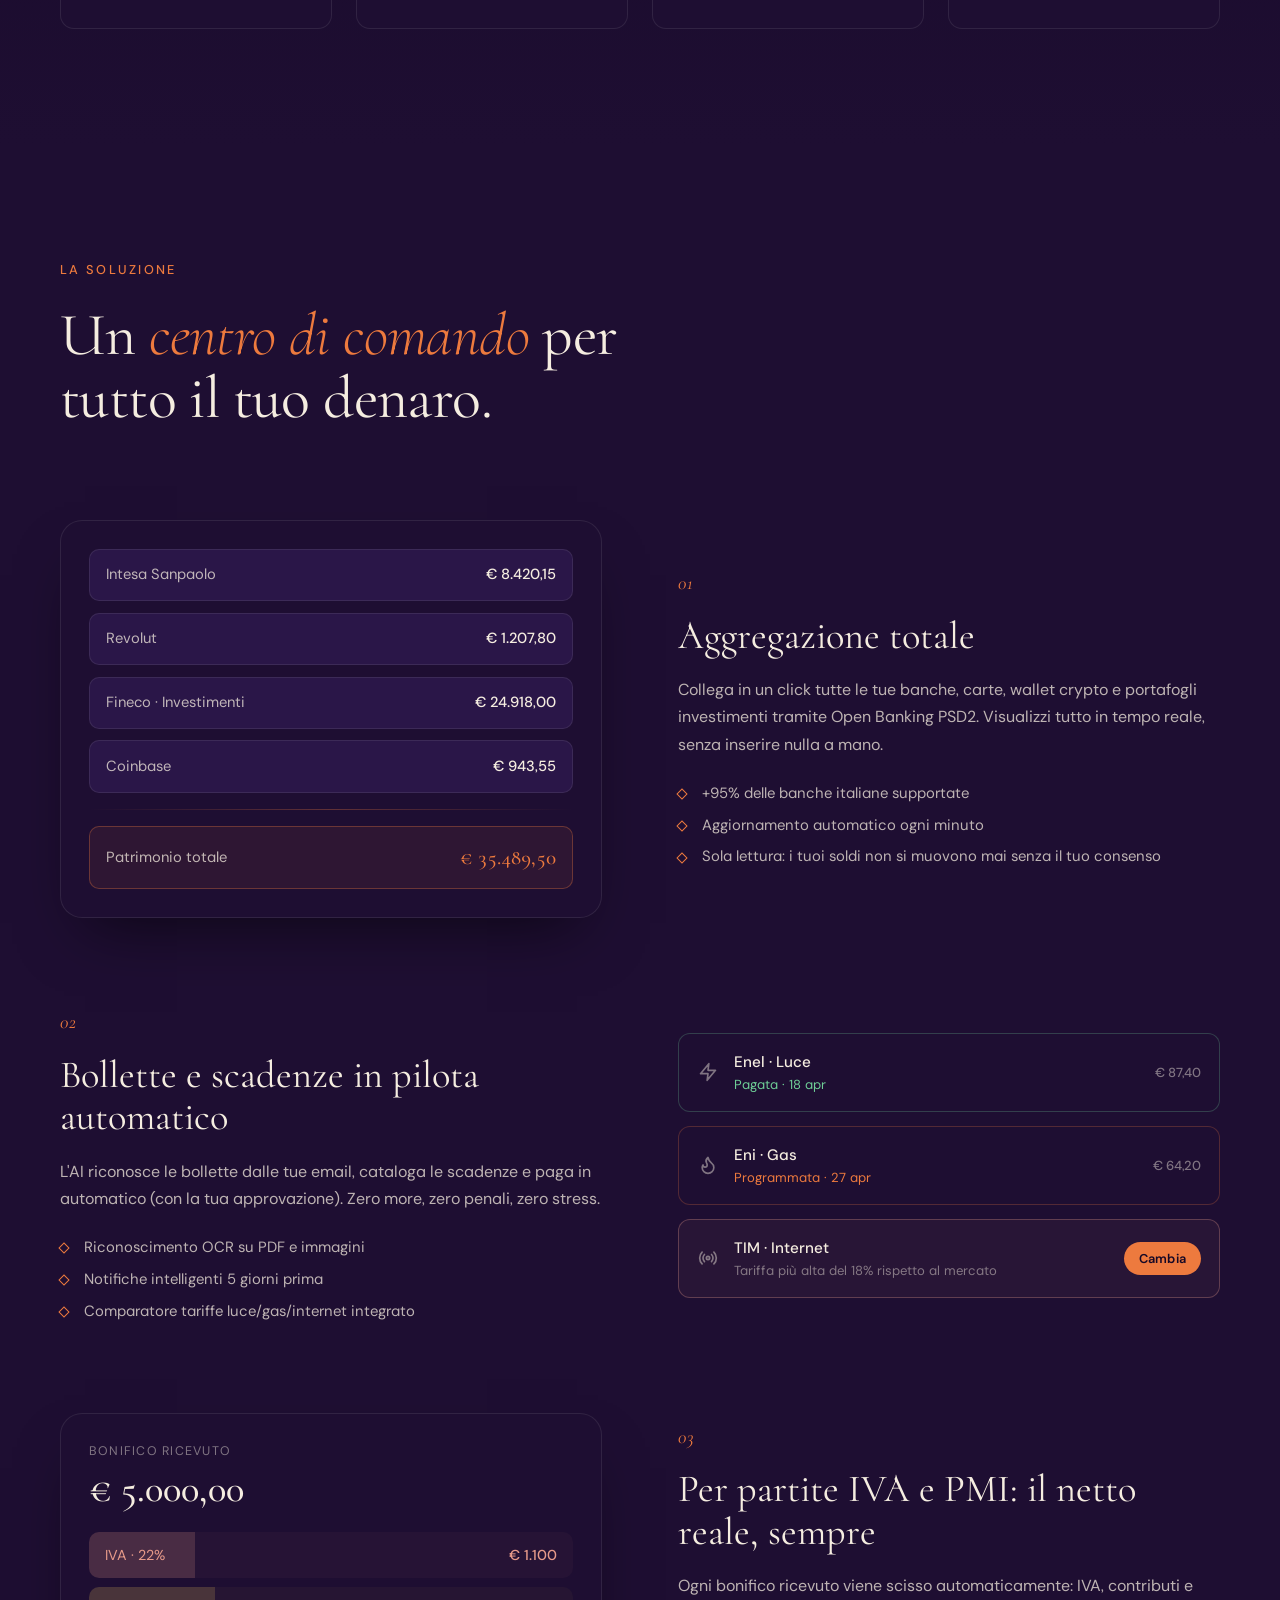
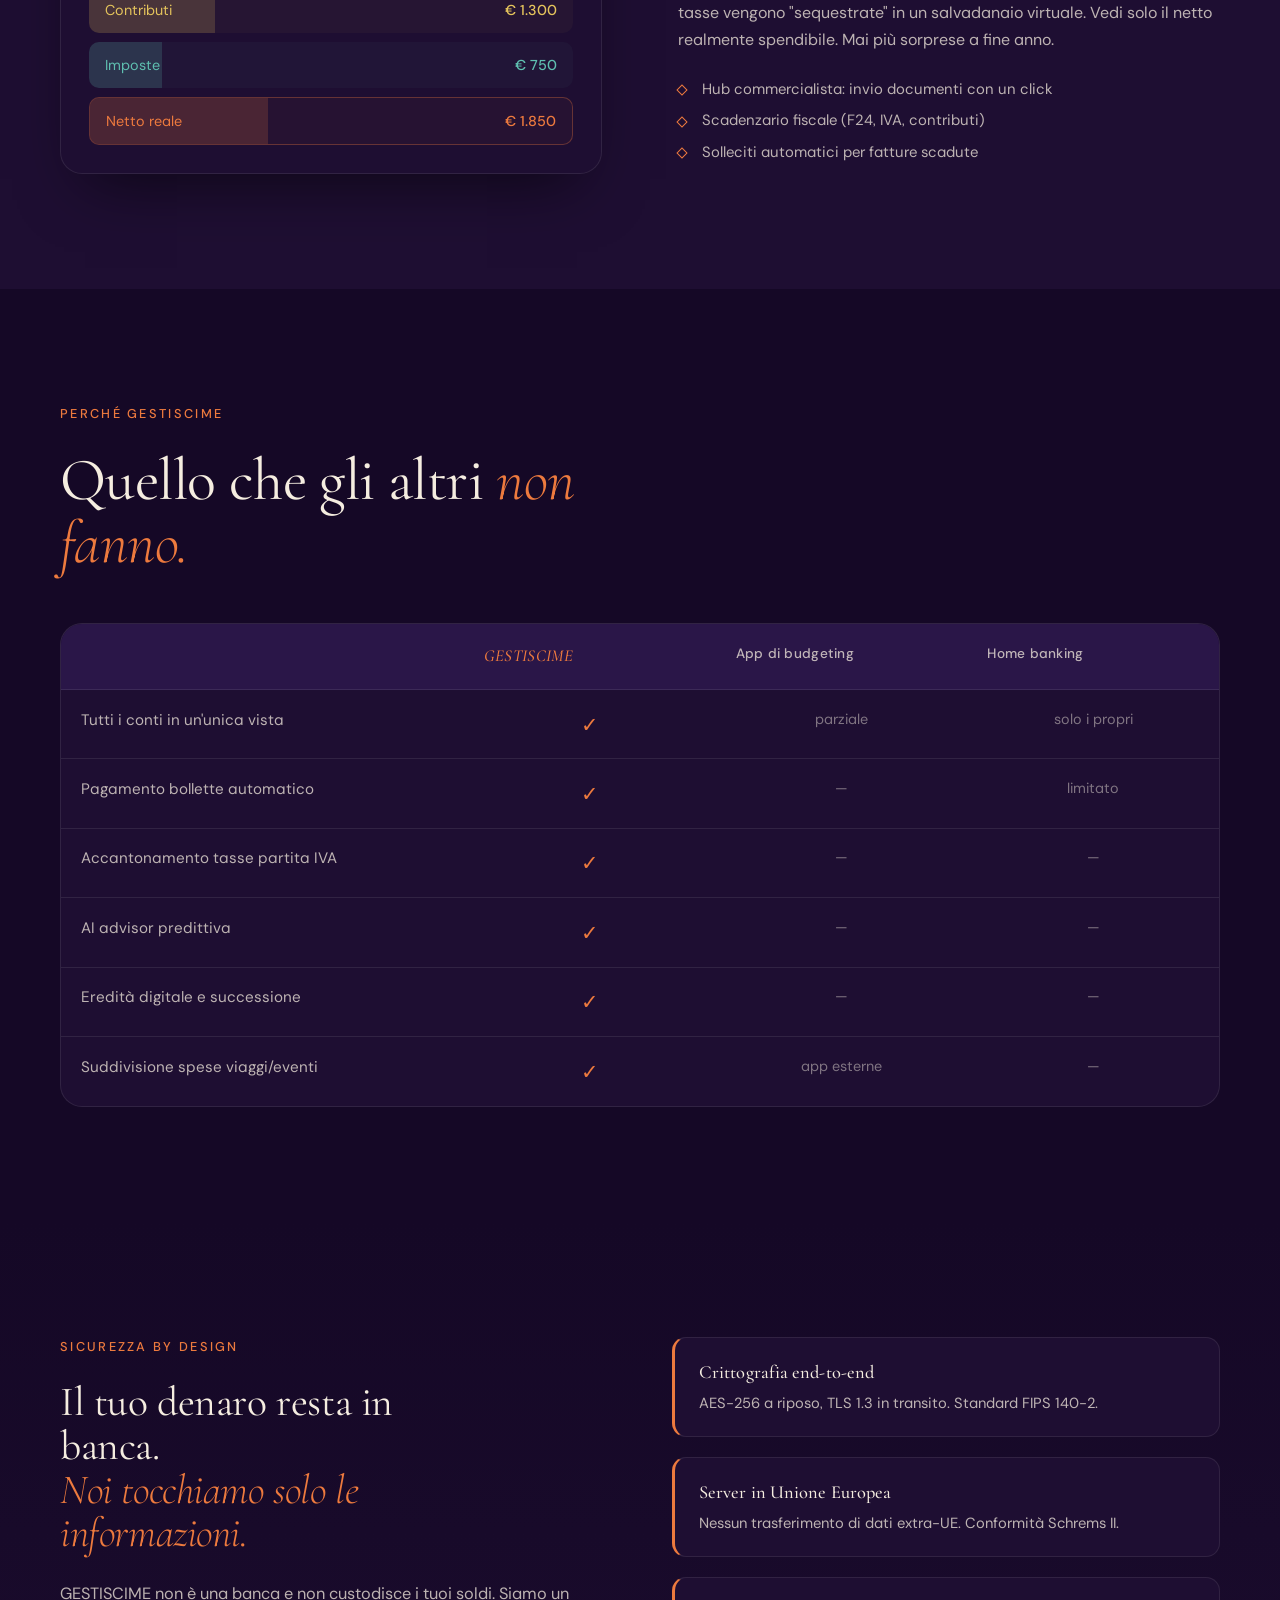
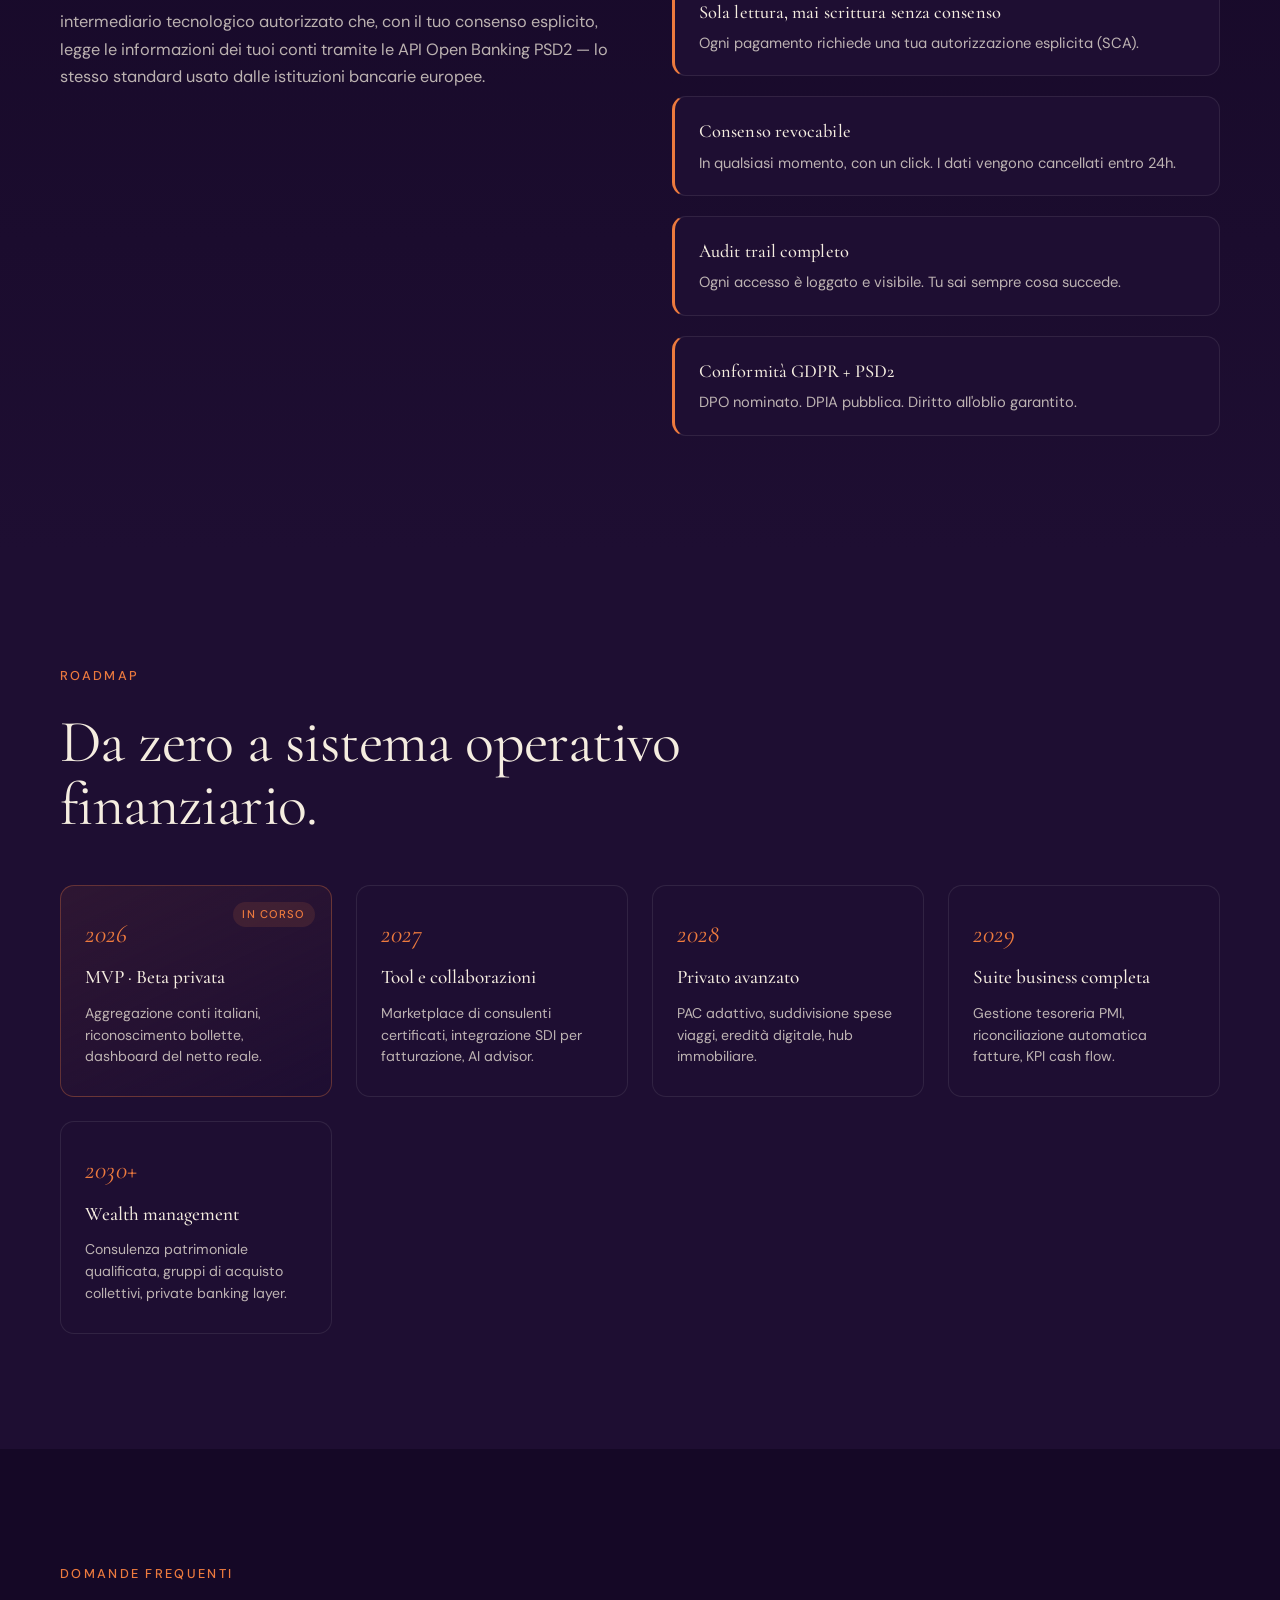
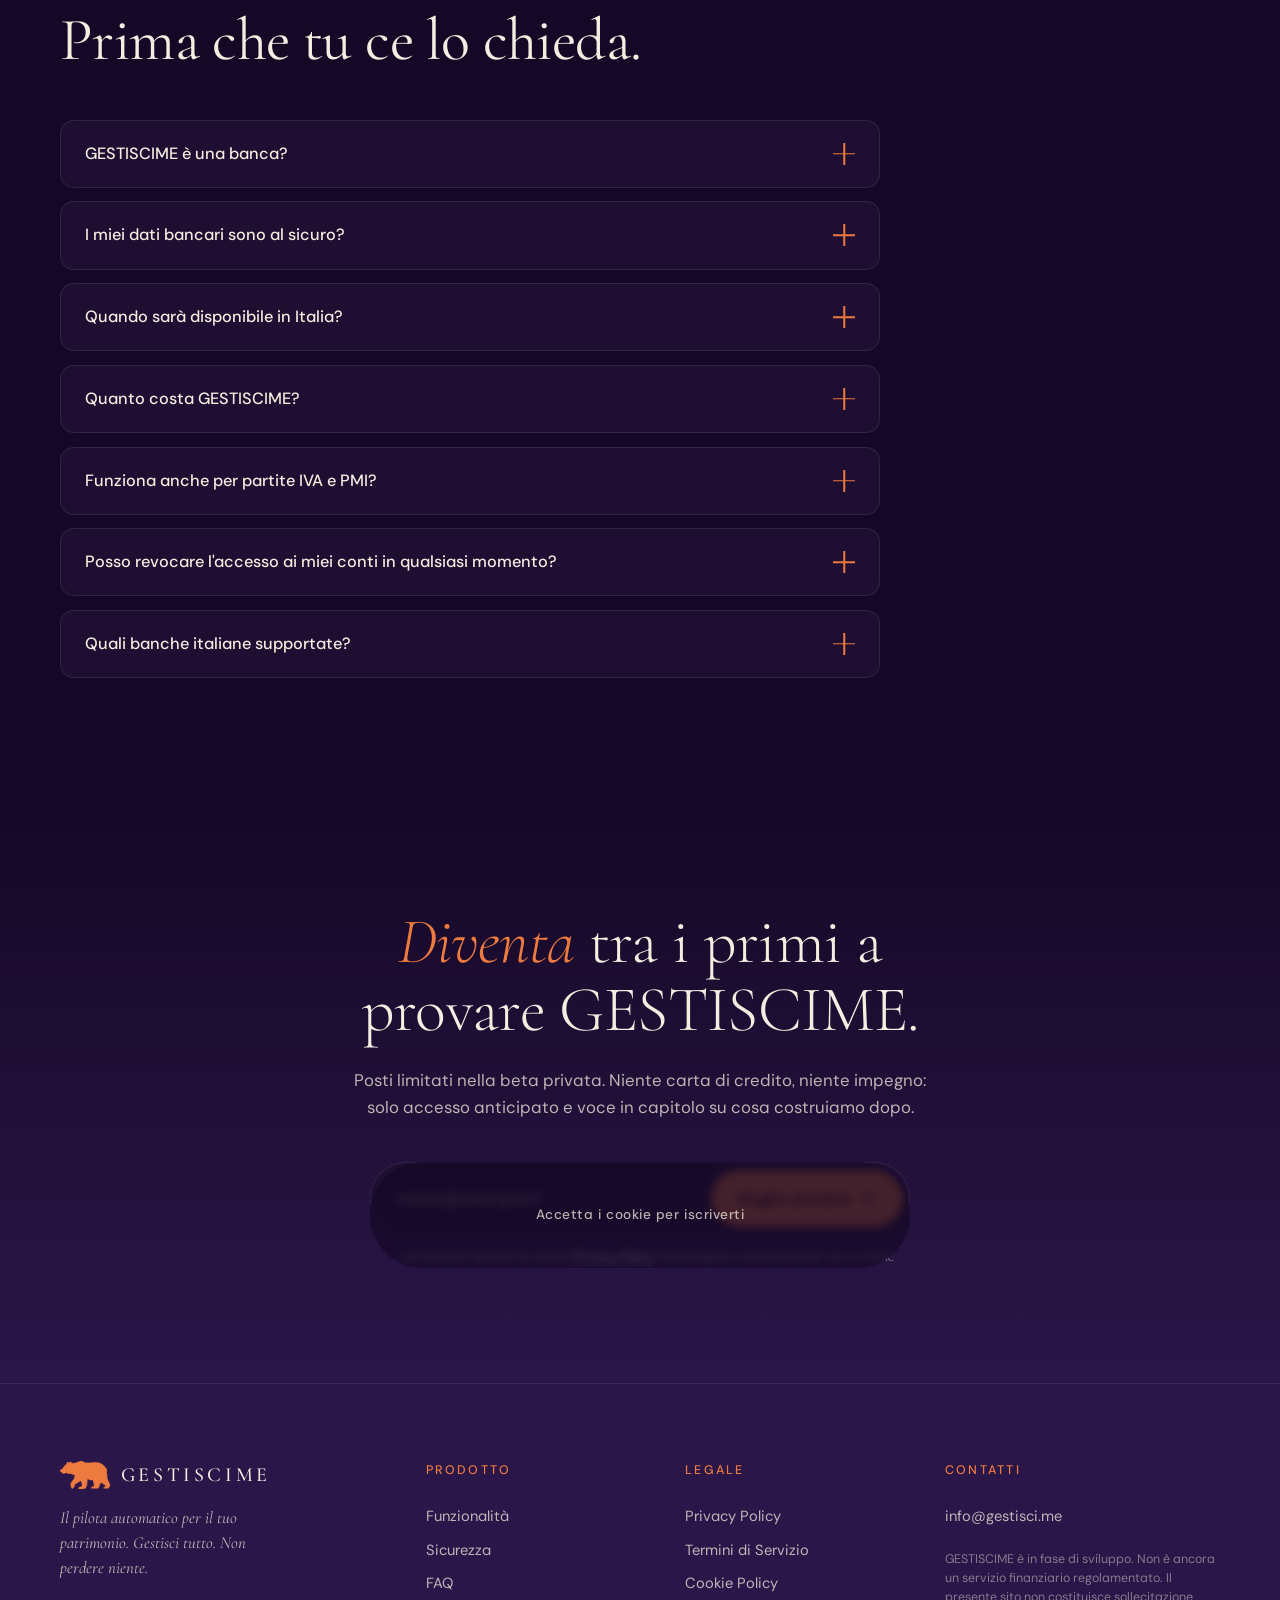
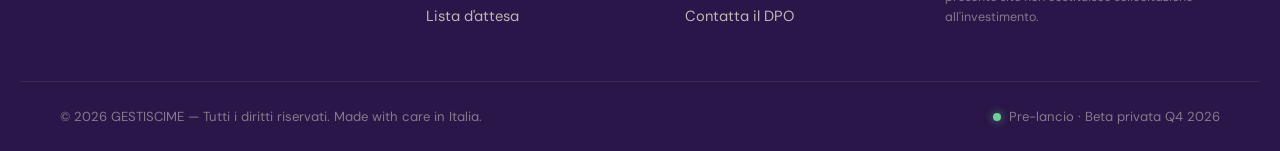
==== commit 7ee7864f: "fix: cookie banner blocks form on return visits The banner started visible in HTML; on second visit " ====
--- a/index.html
+++ b/index.html
@@ -932,6 +932,7 @@
   <!-- Cookie Consent Banner (GDPR) -->
   <div
     id="cookie-banner"
+    class="is-hidden"
     role="dialog"
     aria-live="polite"
     aria-label="Consenso cookie"
--- a/assets/css/style.css
+++ b/assets/css/style.css
@@ -222,9 +222,9 @@
 .brand:hover { color: var(--orange); }
 
 .brand-mark {
-  width: 28px;
+  width: auto;
   height: 28px;
-  color: var(--orange);
+  object-fit: contain;
   flex-shrink: 0;
 }
 
